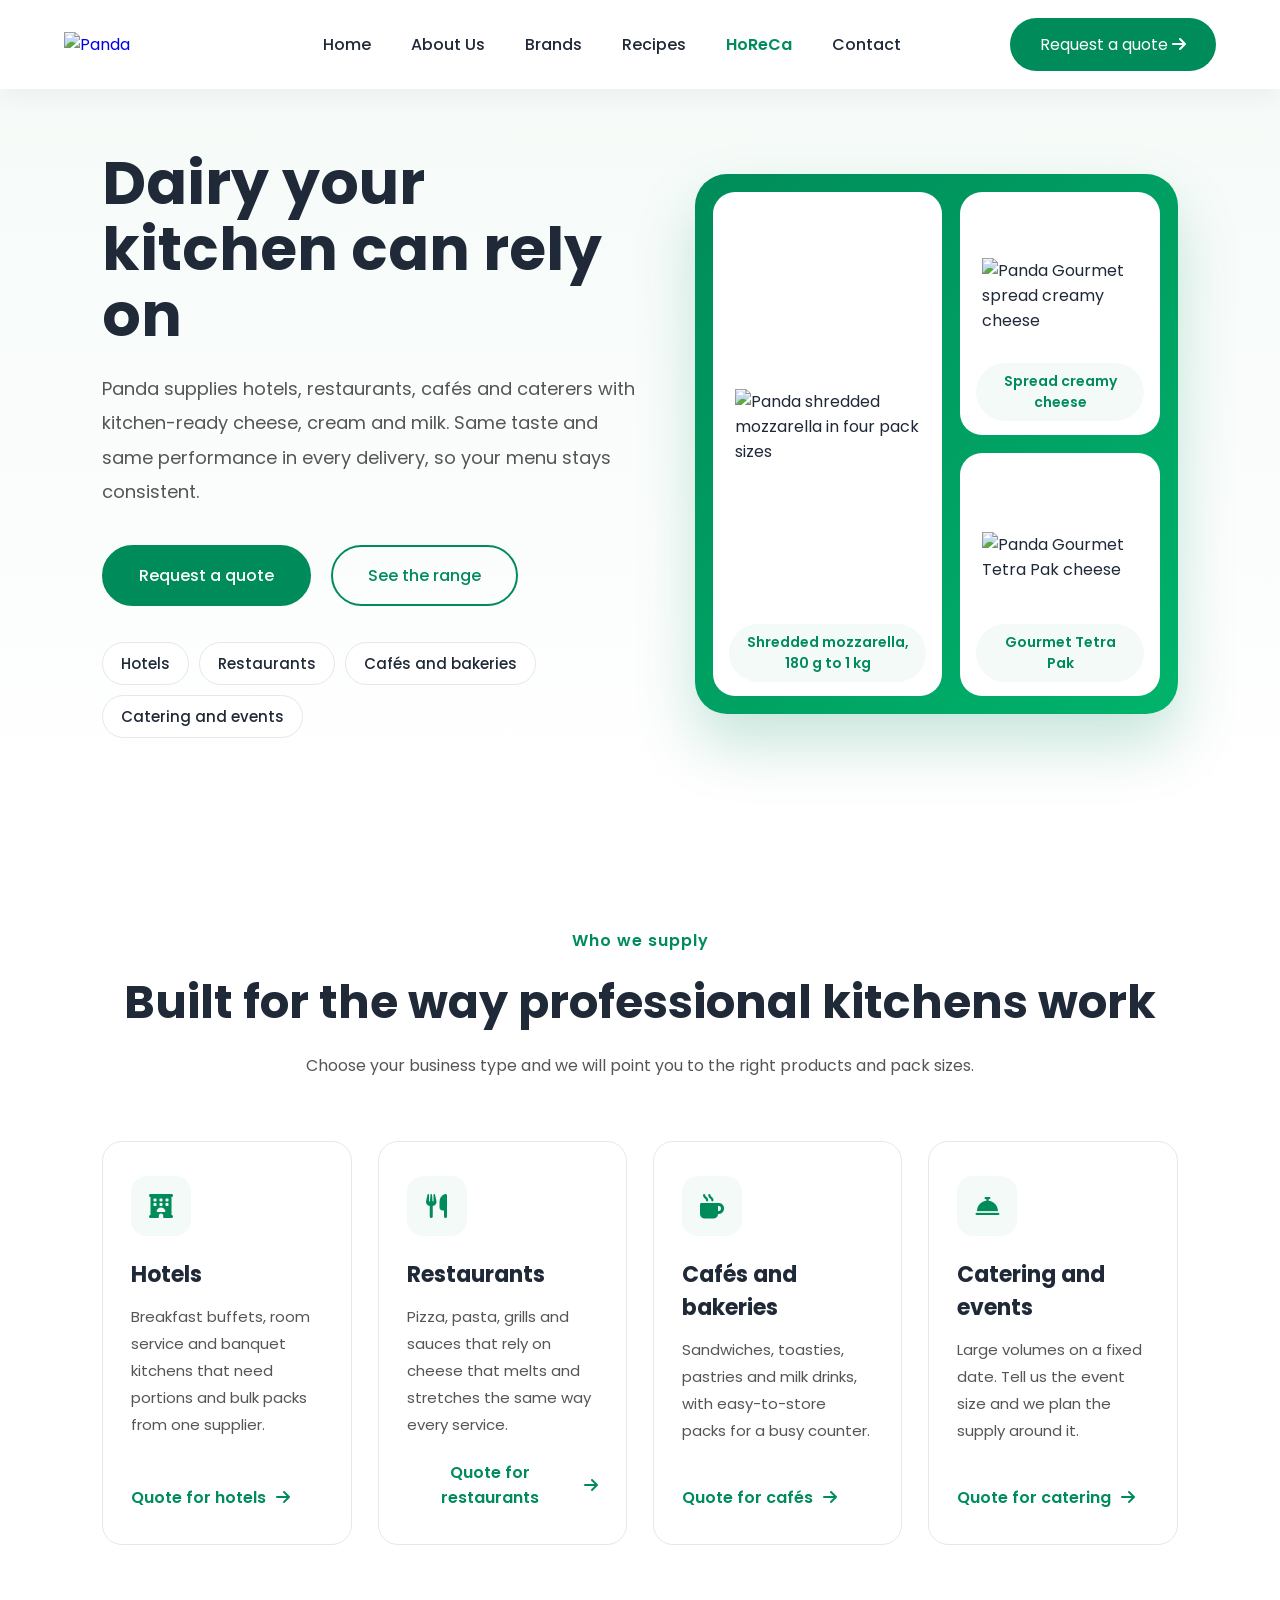
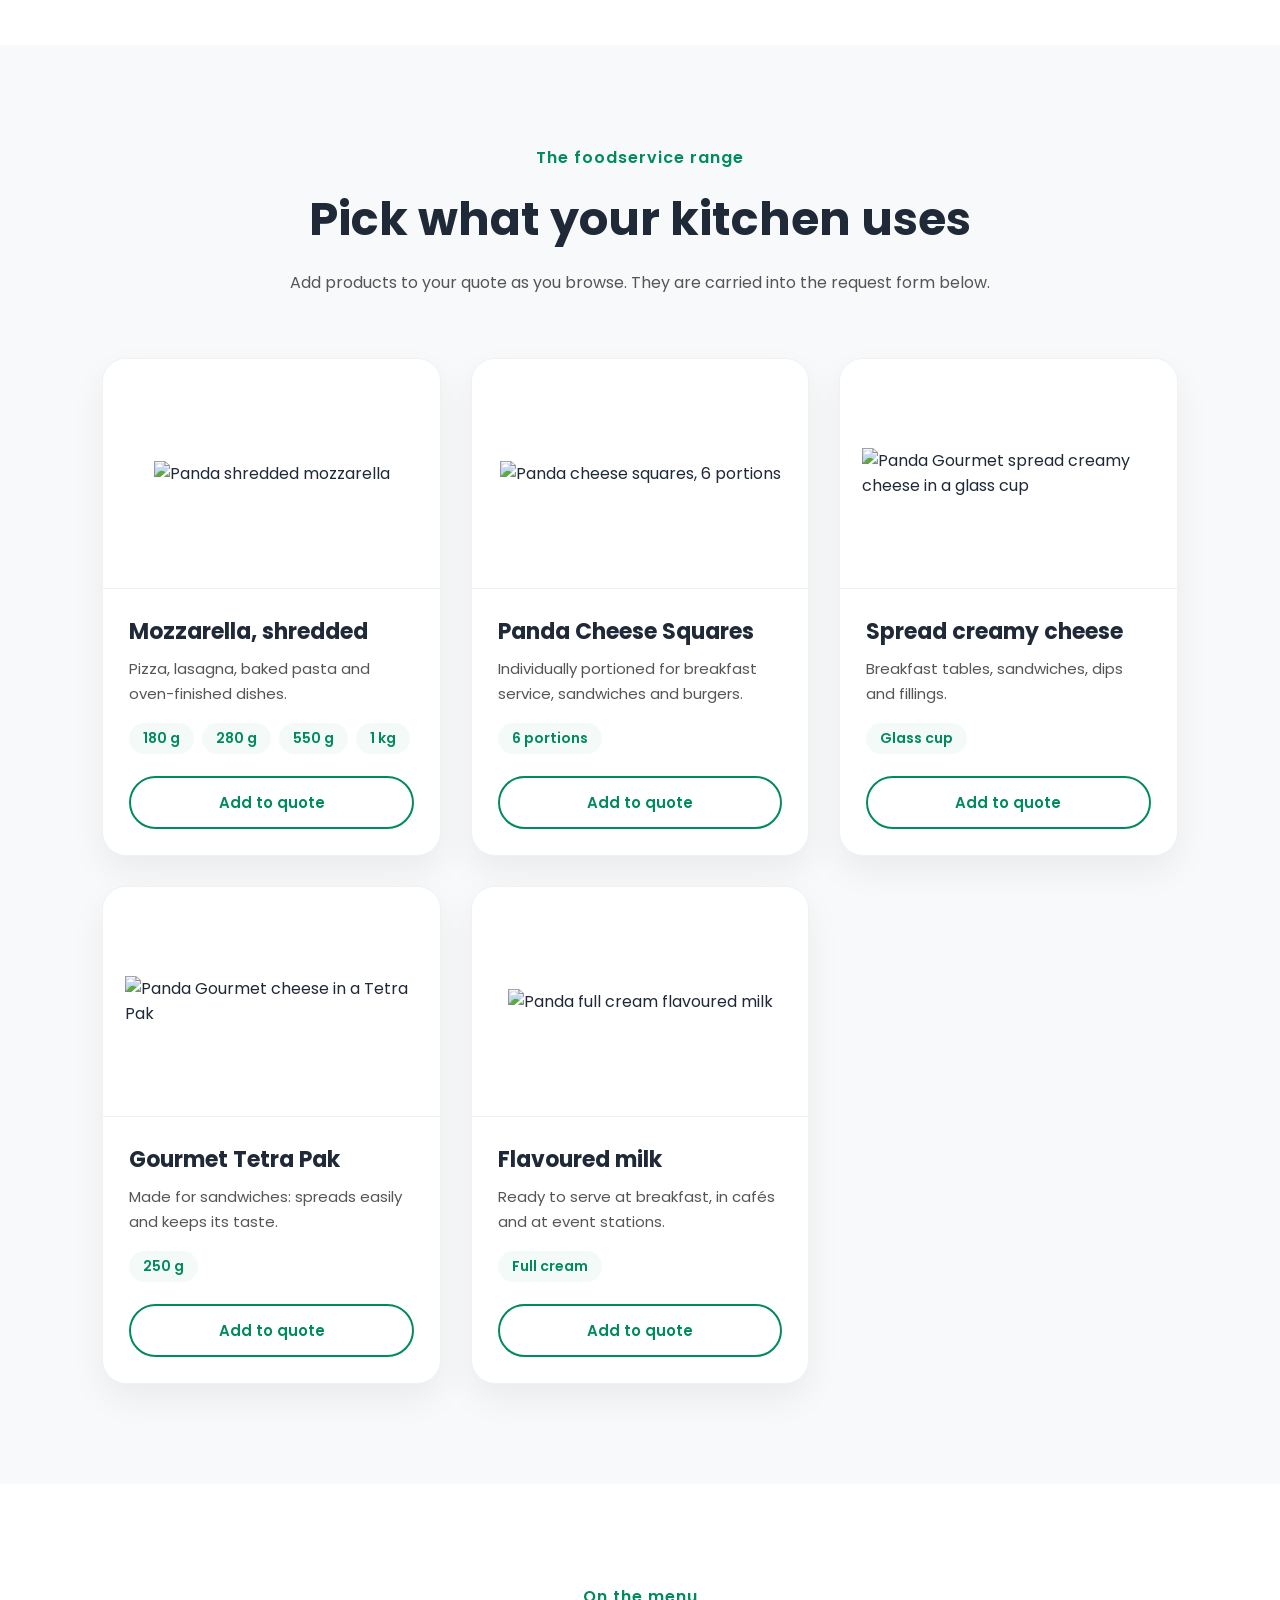
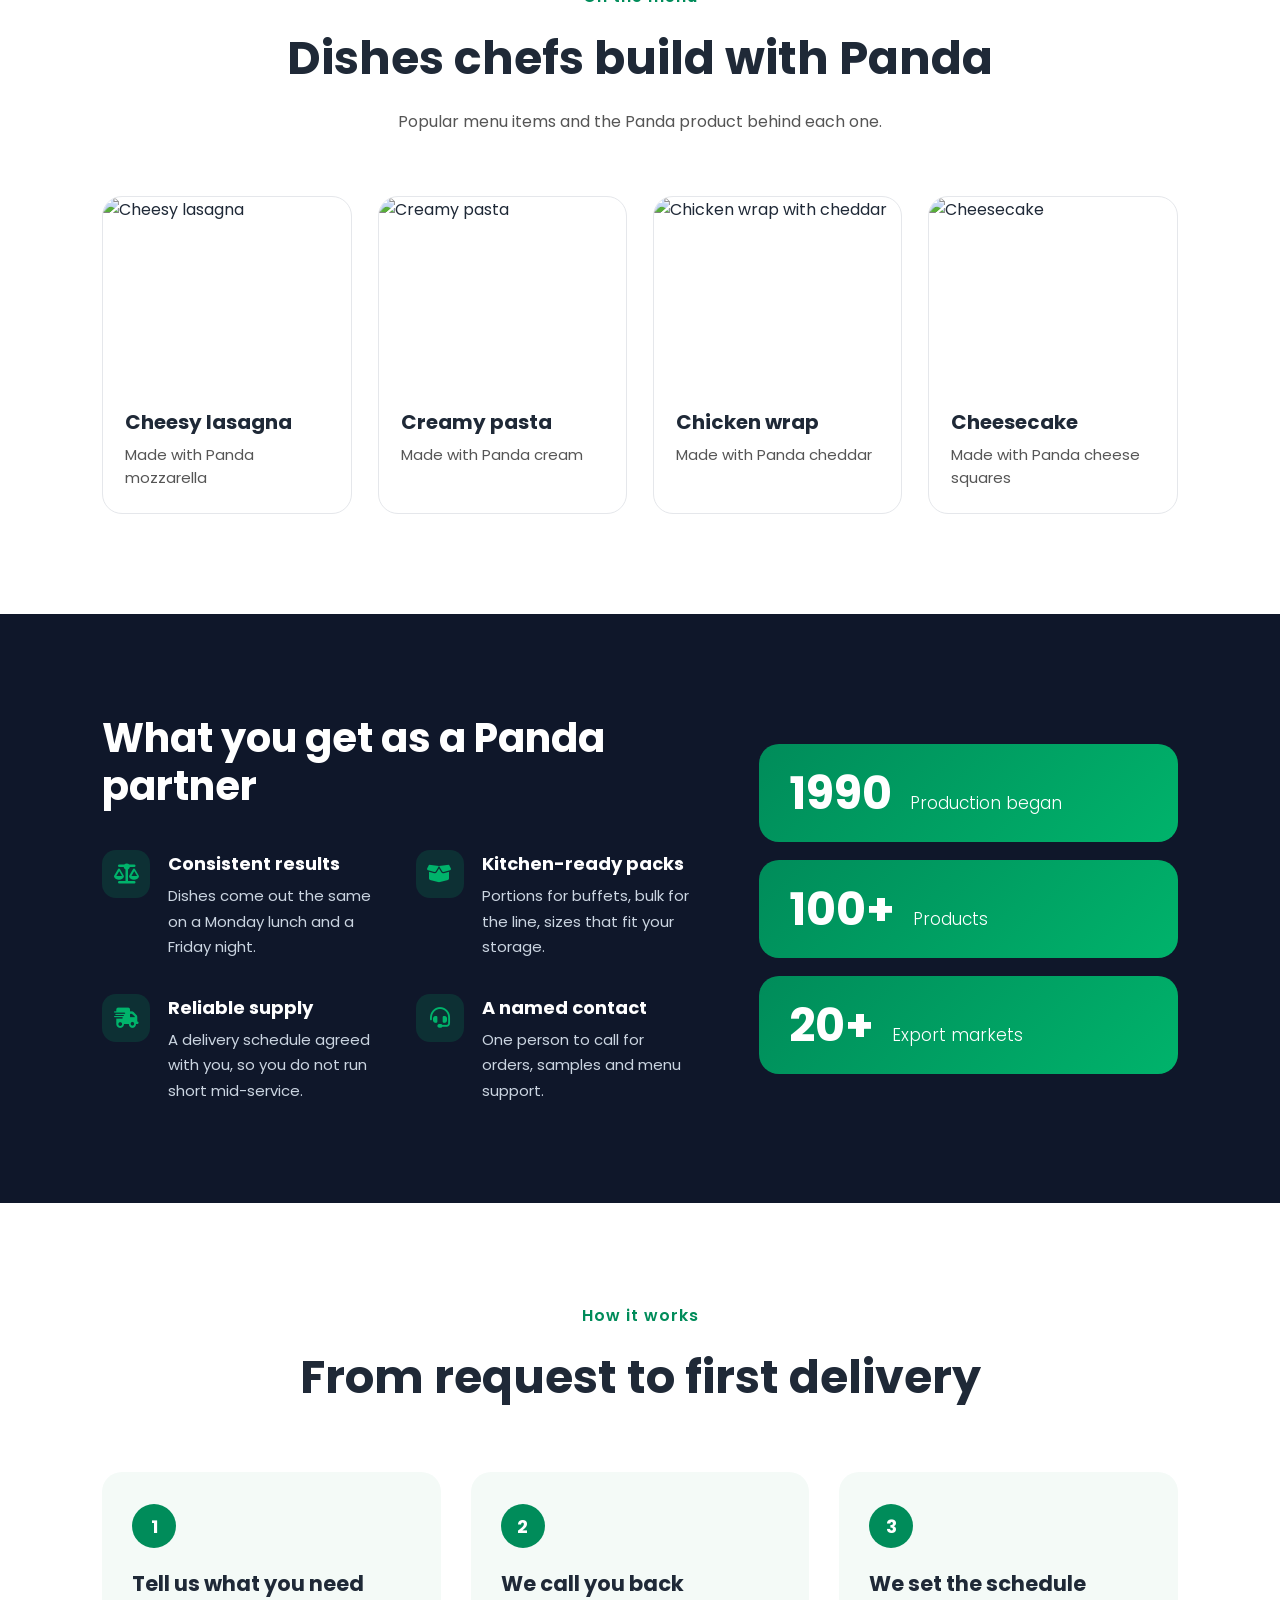
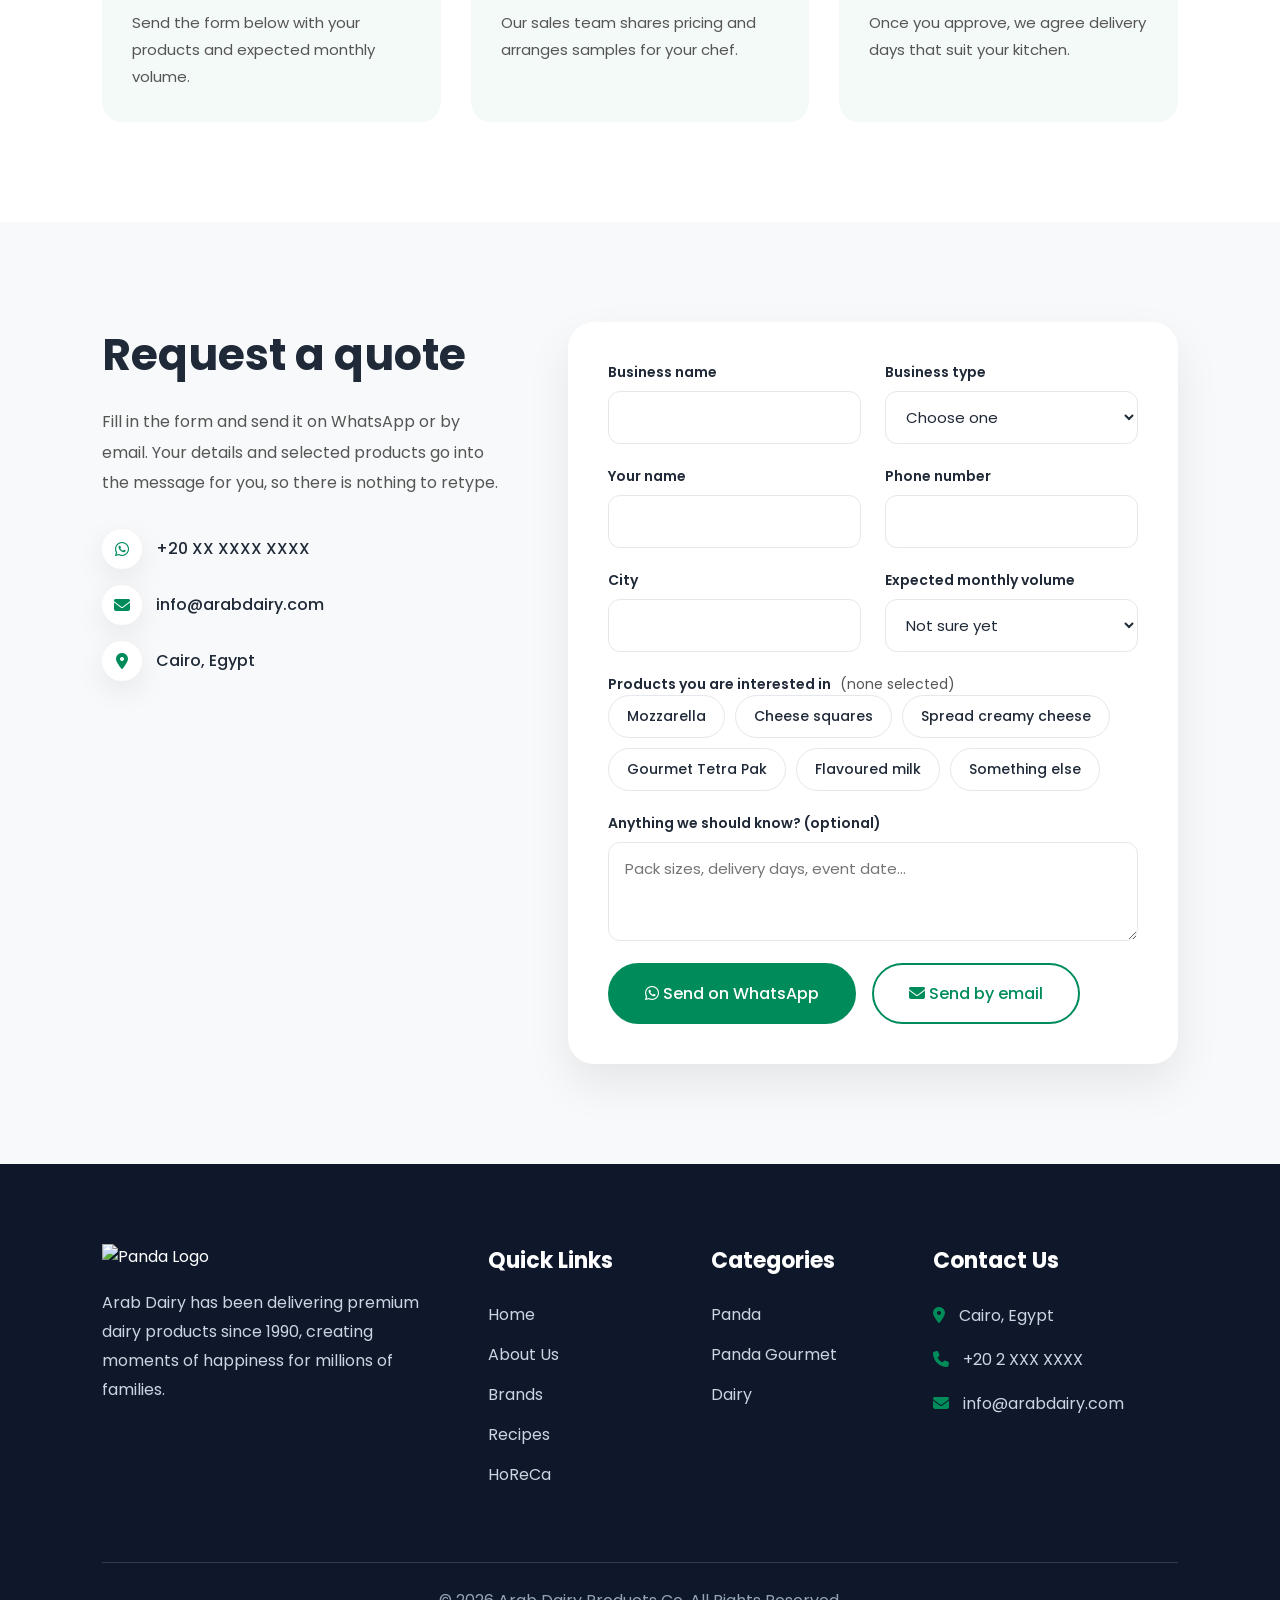
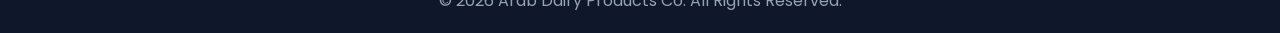
==== index.html @ a5530c93 "Rename horeca.html to index.html" ====
<!DOCTYPE html>
<html lang="en">
 
<head>
 
    <meta charset="UTF-8">
    <meta name="viewport" content="width=device-width, initial-scale=1.0">
 
    <title>Panda for HoReCa | Arab Dairy</title>
    <meta name="description"
        content="Panda dairy for hotels, restaurants, cafés and caterers. Kitchen-ready packs, dependable supply and a quote in one message.">
 
    <!-- Your existing stylesheet first, then the HoReCa additions -->
    <link rel="stylesheet" href="style.css">
    <link rel="stylesheet" href="horeca.css">
 
    <!-- Font Awesome -->
    <link rel="stylesheet"
        href="https://cdnjs.cloudflare.com/ajax/libs/font-awesome/6.7.2/css/all.min.css">
 
    <!-- Google Font -->
    <link href="https://fonts.googleapis.com/css2?family=Poppins:wght@300;400;500;600;700;800&display=swap"
        rel="stylesheet">
 
</head>
 
<body class="horeca">
 
    <!-- ===========================
            HEADER
    ============================ -->
 
    <header>
 
        <nav class="navbar">
 
            <a href="index.html" class="logo">
                <img src="images/image014.png" alt="Panda">
            </a>
 
            <ul class="nav-links">
                <li><a href="index.html">Home</a></li>
                <li><a href="index.html#about">About Us</a></li>
                <li><a href="index.html#brands">Brands</a></li>
                <li><a href="index.html#recipes">Recipes</a></li>
                <li><a href="horeca.html" class="active">HoReCa</a></li>
                <li><a href="#contact">Contact</a></li>
            </ul>
 
            <a href="#quote" class="btn-nav">
                Request a quote
                <i class="fa-solid fa-arrow-right"></i>
            </a>
 
        </nav>
 
    </header>
 
 
    <main>
 
    <!-- ===========================
            HERO
    ============================ -->
 
    <section class="hc-hero">
 
        <div class="hc-hero-text">
 
            <h1>Dairy your kitchen can rely on</h1>
 
            <p class="lead">
                Panda supplies hotels, restaurants, cafés and caterers with
                kitchen-ready cheese, cream and milk. Same taste and same
                performance in every delivery, so your menu stays consistent.
            </p>
 
            <div class="hero-buttons">
                <a href="#quote" class="btn-primary">Request a quote</a>
                <a href="#range" class="btn-secondary">See the range</a>
            </div>
 
            <div class="hc-audience" aria-label="Who we supply">
                <a href="#segments">Hotels</a>
                <a href="#segments">Restaurants</a>
                <a href="#segments">Cafés and bakeries</a>
                <a href="#segments">Catering and events</a>
            </div>
 
        </div>
 
        <!-- Product board -->
        <div class="hc-board">
 
            <figure class="hc-tile hc-tile-lg">
                <img src="180g-280g-550g-1Kilo%20(1).png" alt="Panda shredded mozzarella in four pack sizes">
                <figcaption>Shredded mozzarella, 180 g to 1 kg</figcaption>
            </figure>
 
            <figure class="hc-tile">
                <img src="Gourmet-900%20cream-mouckup.png" alt="Panda Gourmet spread creamy cheese">
                <figcaption>Spread creamy cheese</figcaption>
            </figure>
 
            <figure class="hc-tile">
                <img src="PG%20Tetrapak250.jpeg" alt="Panda Gourmet Tetra Pak cheese">
                <figcaption>Gourmet Tetra Pak</figcaption>
            </figure>
 
        </div>
 
    </section>
 
 
    <!-- ===========================
            WHO WE SUPPLY
    ============================ -->
 
    <section class="hc-segments" id="segments">
 
        <div class="section-title">
            <span>Who we supply</span>
            <h2>Built for the way professional kitchens work</h2>
            <p>
                Choose your business type and we will point you to the
                right products and pack sizes.
            </p>
        </div>
 
        <div class="hc-segment-grid">
 
            <article class="hc-segment">
                <div class="hc-icon"><i class="fa-solid fa-hotel"></i></div>
                <h3>Hotels</h3>
                <p>Breakfast buffets, room service and banquet kitchens that need portions and bulk packs from one supplier.</p>
                <button type="button" class="hc-link" data-type="Hotel">
                    Quote for hotels <i class="fa-solid fa-arrow-right"></i>
                </button>
            </article>
 
            <article class="hc-segment">
                <div class="hc-icon"><i class="fa-solid fa-utensils"></i></div>
                <h3>Restaurants</h3>
                <p>Pizza, pasta, grills and sauces that rely on cheese that melts and stretches the same way every service.</p>
                <button type="button" class="hc-link" data-type="Restaurant">
                    Quote for restaurants <i class="fa-solid fa-arrow-right"></i>
                </button>
            </article>
 
            <article class="hc-segment">
                <div class="hc-icon"><i class="fa-solid fa-mug-hot"></i></div>
                <h3>Cafés and bakeries</h3>
                <p>Sandwiches, toasties, pastries and milk drinks, with easy-to-store packs for a busy counter.</p>
                <button type="button" class="hc-link" data-type="Café or bakery">
                    Quote for cafés <i class="fa-solid fa-arrow-right"></i>
                </button>
            </article>
 
            <article class="hc-segment">
                <div class="hc-icon"><i class="fa-solid fa-bell-concierge"></i></div>
                <h3>Catering and events</h3>
                <p>Large volumes on a fixed date. Tell us the event size and we plan the supply around it.</p>
                <button type="button" class="hc-link" data-type="Catering or events">
                    Quote for catering <i class="fa-solid fa-arrow-right"></i>
                </button>
            </article>
 
        </div>
 
    </section>
 
 
    <!-- ===========================
            PRODUCT RANGE
    ============================ -->
 
    <section class="hc-range" id="range">
 
        <div class="section-title">
            <span>The foodservice range</span>
            <h2>Pick what your kitchen uses</h2>
            <p>
                Add products to your quote as you browse. They are
                carried into the request form below.
            </p>
        </div>
 
        <!--
            TODO: confirm pack sizes and add any foodservice items
            (cheddar, cooking cream, etc.) with their own photos.
        -->
 
        <div class="hc-product-grid">
 
            <article class="hc-product">
                <div class="hc-product-img">
                    <img src="180g-280g-550g-1Kilo%20(1).png" alt="Panda shredded mozzarella">
                </div>
                <div class="hc-product-body">
                    <h3>Mozzarella, shredded</h3>
                    <p>Pizza, lasagna, baked pasta and oven-finished dishes.</p>
                    <ul class="hc-sizes">
                        <li>180 g</li><li>280 g</li><li>550 g</li><li>1 kg</li>
                    </ul>
                    <button type="button" class="hc-add" data-product="Mozzarella (shredded)">Add to quote</button>
                </div>
            </article>
 
            <article class="hc-product">
                <div class="hc-product-img">
                    <img src="6%20pc.jpeg" alt="Panda cheese squares, 6 portions">
                </div>
                <div class="hc-product-body">
                    <h3>Panda Cheese Squares</h3>
                    <p>Individually portioned for breakfast service, sandwiches and burgers.</p>
                    <ul class="hc-sizes">
                        <li>6 portions</li>
                    </ul>
                    <button type="button" class="hc-add" data-product="Panda Cheese Squares">Add to quote</button>
                </div>
            </article>
 
            <article class="hc-product">
                <div class="hc-product-img">
                    <img src="Gourmet-900%20cream-mouckup.png" alt="Panda Gourmet spread creamy cheese in a glass cup">
                </div>
                <div class="hc-product-body">
                    <h3>Spread creamy cheese</h3>
                    <p>Breakfast tables, sandwiches, dips and fillings.</p>
                    <ul class="hc-sizes">
                        <li>Glass cup</li>
                    </ul>
                    <button type="button" class="hc-add" data-product="Spread creamy cheese">Add to quote</button>
                </div>
            </article>
 
            <article class="hc-product">
                <div class="hc-product-img">
                    <img src="PG%20Tetrapak250.jpeg" alt="Panda Gourmet cheese in a Tetra Pak">
                </div>
                <div class="hc-product-body">
                    <h3>Gourmet Tetra Pak</h3>
                    <p>Made for sandwiches: spreads easily and keeps its taste.</p>
                    <ul class="hc-sizes">
                        <li>250 g</li>
                    </ul>
                    <button type="button" class="hc-add" data-product="Gourmet Tetra Pak">Add to quote</button>
                </div>
            </article>
 
            <article class="hc-product">
                <div class="hc-product-img">
                    <img src="flavored-milk1%20(1).png" alt="Panda full cream flavoured milk">
                </div>
                <div class="hc-product-body">
                    <h3>Flavoured milk</h3>
                    <p>Ready to serve at breakfast, in cafés and at event stations.</p>
                    <ul class="hc-sizes">
                        <li>Full cream</li>
                    </ul>
                    <button type="button" class="hc-add" data-product="Flavoured milk">Add to quote</button>
                </div>
            </article>
 
        </div>
 
    </section>
 
 
    <!-- ===========================
            KITCHEN RECIPES
    ============================ -->
 
    <section class="hc-dishes" id="dishes">
 
        <div class="section-title">
            <span>On the menu</span>
            <h2>Dishes chefs build with Panda</h2>
            <p>
                Popular menu items and the Panda product behind each one.
            </p>
        </div>
 
        <div class="hc-dish-grid">
 
            <article class="hc-dish">
                <img src="images/recipes/dinner1.jpg" alt="Cheesy lasagna">
                <div>
                    <h3>Cheesy lasagna</h3>
                    <p>Made with Panda mozzarella</p>
                </div>
            </article>
 
            <article class="hc-dish">
                <img src="images/recipes/lunch1.jpg" alt="Creamy pasta">
                <div>
                    <h3>Creamy pasta</h3>
                    <p>Made with Panda cream</p>
                </div>
            </article>
 
            <article class="hc-dish">
                <img src="images/recipes/lunch2.jpg" alt="Chicken wrap with cheddar">
                <div>
                    <h3>Chicken wrap</h3>
                    <p>Made with Panda cheddar</p>
                </div>
            </article>
 
            <article class="hc-dish">
                <img src="images/recipes/dessert1.jpg" alt="Cheesecake">
                <div>
                    <h3>Cheesecake</h3>
                    <p>Made with Panda cheese squares</p>
                </div>
            </article>
 
        </div>
 
    </section>
 
 
    <!-- ===========================
            WHY PANDA + NUMBERS
    ============================ -->
 
    <section class="hc-why">
 
        <div class="hc-why-inner">
 
            <div class="hc-why-copy">
                <h2>What you get as a Panda partner</h2>
 
                <ul class="hc-benefits">
                    <li>
                        <i class="fa-solid fa-scale-balanced"></i>
                        <div>
                            <h3>Consistent results</h3>
                            <p>Dishes come out the same on a Monday lunch and a Friday night.</p>
                        </div>
                    </li>
                    <li>
                        <i class="fa-solid fa-box-open"></i>
                        <div>
                            <h3>Kitchen-ready packs</h3>
                            <p>Portions for buffets, bulk for the line, sizes that fit your storage.</p>
                        </div>
                    </li>
                    <li>
                        <i class="fa-solid fa-truck-fast"></i>
                        <div>
                            <h3>Reliable supply</h3>
                            <p>A delivery schedule agreed with you, so you do not run short mid-service.</p>
                        </div>
                    </li>
                    <li>
                        <i class="fa-solid fa-headset"></i>
                        <div>
                            <h3>A named contact</h3>
                            <p>One person to call for orders, samples and menu support.</p>
                        </div>
                    </li>
                </ul>
            </div>
 
            <div class="hc-numbers">
                <div>
                    <strong>1990</strong>
                    <span>Production began</span>
                </div>
                <div>
                    <strong>100+</strong>
                    <span>Products</span>
                </div>
                <div>
                    <strong>20+</strong>
                    <span>Export markets</span>
                </div>
            </div>
 
        </div>
 
    </section>
 
 
    <!-- ===========================
            HOW IT WORKS
    ============================ -->
 
    <section class="hc-steps">
 
        <div class="section-title">
            <span>How it works</span>
            <h2>From request to first delivery</h2>
        </div>
 
        <ol class="hc-step-list">
            <li>
                <b>1</b>
                <h3>Tell us what you need</h3>
                <p>Send the form below with your products and expected monthly volume.</p>
            </li>
            <li>
                <b>2</b>
                <h3>We call you back</h3>
                <p>Our sales team shares pricing and arranges samples for your chef.</p>
            </li>
            <li>
                <b>3</b>
                <h3>We set the schedule</h3>
                <p>Once you approve, we agree delivery days that suit your kitchen.</p>
            </li>
        </ol>
 
    </section>
 
 
    <!-- ===========================
            QUOTE FORM
    ============================ -->
 
    <section class="hc-quote" id="quote">
 
        <div class="hc-quote-grid">
 
            <div class="hc-quote-side">
                <h2>Request a quote</h2>
                <p>
                    Fill in the form and send it on WhatsApp or by email.
                    Your details and selected products go into the message
                    for you, so there is nothing to retype.
                </p>
 
                <ul class="hc-contact-list">
                    <li><i class="fa-brands fa-whatsapp"></i> +20 XX XXXX XXXX</li>
                    <li><i class="fa-solid fa-envelope"></i> info@arabdairy.com</li>
                    <li><i class="fa-solid fa-location-dot"></i> Cairo, Egypt</li>
                </ul>
 
                <!-- TODO: add the PDF to /downloads and uncomment
                <a href="downloads/panda-horeca-catalog.pdf" class="btn-secondary" download>
                    <i class="fa-solid fa-file-arrow-down"></i> Download the catalog
                </a>
                -->
            </div>
 
            <form id="quoteForm" class="hc-form" novalidate>
 
                <div class="hc-field">
                    <label for="business">Business name</label>
                    <input id="business" name="business" type="text" autocomplete="organization" required>
                </div>
 
                <div class="hc-field">
                    <label for="btype">Business type</label>
                    <select id="btype" name="btype" required>
                        <option value="">Choose one</option>
                        <option>Hotel</option>
                        <option>Restaurant</option>
                        <option>Café or bakery</option>
                        <option>Catering or events</option>
                        <option>Other</option>
                    </select>
                </div>
 
                <div class="hc-field">
                    <label for="person">Your name</label>
                    <input id="person" name="person" type="text" autocomplete="name" required>
                </div>
 
                <div class="hc-field">
                    <label for="phone">Phone number</label>
                    <input id="phone" name="phone" type="tel" autocomplete="tel" required>
                </div>
 
                <div class="hc-field">
                    <label for="city">City</label>
                    <input id="city" name="city" type="text" autocomplete="address-level2" required>
                </div>
 
                <div class="hc-field">
                    <label for="volume">Expected monthly volume</label>
                    <select id="volume" name="volume">
                        <option value="">Not sure yet</option>
                        <option>Under 100 kg</option>
                        <option>100 to 500 kg</option>
                        <option>500 kg to 2 tons</option>
                        <option>Over 2 tons</option>
                    </select>
                </div>
 
                <fieldset class="hc-field hc-wide">
                    <legend>Products you are interested in <span id="selCount" aria-live="polite">(none selected)</span></legend>
                    <div class="hc-checks">
                        <label><input type="checkbox" name="products" value="Mozzarella (shredded)"><span>Mozzarella</span></label>
                        <label><input type="checkbox" name="products" value="Panda Cheese Squares"><span>Cheese squares</span></label>
                        <label><input type="checkbox" name="products" value="Spread creamy cheese"><span>Spread creamy cheese</span></label>
                        <label><input type="checkbox" name="products" value="Gourmet Tetra Pak"><span>Gourmet Tetra Pak</span></label>
                        <label><input type="checkbox" name="products" value="Flavoured milk"><span>Flavoured milk</span></label>
                        <label><input type="checkbox" name="products" value="Other products"><span>Something else</span></label>
                    </div>
                </fieldset>
 
                <div class="hc-field hc-wide">
                    <label for="notes">Anything we should know? (optional)</label>
                    <textarea id="notes" name="notes" rows="3"
                        placeholder="Pack sizes, delivery days, event date…"></textarea>
                </div>
 
                <p id="formMsg" class="hc-msg hc-wide" role="alert" hidden></p>
 
                <div class="hc-actions hc-wide">
                    <button type="button" class="btn-primary" data-channel="whatsapp">
                        <i class="fa-brands fa-whatsapp"></i> Send on WhatsApp
                    </button>
                    <button type="button" class="btn-secondary" data-channel="email">
                        <i class="fa-solid fa-envelope"></i> Send by email
                    </button>
                </div>
 
            </form>
 
        </div>
 
    </section>
 
    </main>
 
 
    <!-- ===========================
            FOOTER
    ============================ -->
 
    <footer id="contact">
 
        <div class="footer-container">
 
            <div class="footer-box">
                <img src="images/logo-white.png" class="footer-logo" alt="Panda Logo">
                <p>
                    Arab Dairy has been delivering premium dairy
                    products since 1990, creating moments of happiness
                    for millions of families.
                </p>
            </div>
 
            <div class="footer-box">
                <h3>Quick Links</h3>
                <a href="index.html">Home</a>
                <a href="index.html#about">About Us</a>
                <a href="index.html#brands">Brands</a>
                <a href="index.html#recipes">Recipes</a>
                <a href="horeca.html">HoReCa</a>
            </div>
 
            <div class="footer-box">
                <h3>Categories</h3>
                <a href="index.html#brands">Panda</a>
                <a href="index.html#brands">Panda Gourmet</a>
                <a href="index.html#brands">Dairy</a>
            </div>
 
            <div class="footer-box">
                <h3>Contact Us</h3>
                <p><i class="fa-solid fa-location-dot"></i> Cairo, Egypt</p>
                <p><i class="fa-solid fa-phone"></i> +20 2 XXX XXXX</p>
                <p><i class="fa-solid fa-envelope"></i> info@arabdairy.com</p>
            </div>
 
        </div>
 
        <div class="footer-bottom">
            <p>© 2026 Arab Dairy Products Co. All Rights Reserved.</p>
        </div>
 
    </footer>
 
    <script src="horeca.js"></script>
 
</body>
 
</html>
---- style.css ----
/*==========================================
            GOOGLE FONT
==========================================*/

@import url('https://fonts.googleapis.com/css2?family=Poppins:wght@300;400;500;600;700;800&display=swap');

/*==========================================
            ROOT
==========================================*/

:root{

    --primary:#008C5A;
    --secondary:#00B36B;
    --dark:#1F2937;
    --text:#555;
    --white:#fff;
    --light:#F8F9FA;
    --gray:#E5E7EB;
    --shadow:0 10px 30px rgba(0,0,0,.08);
    --radius:20px;
    --transition:.4s;

}

/*==========================================
            RESET
==========================================*/

*{

    margin:0;
    padding:0;
    box-sizing:border-box;

}

html{

    scroll-behavior:smooth;

}

body{

    font-family:'Poppins',sans-serif;
    color:var(--dark);
    overflow-x:hidden;
    background:#fff;

}

img{

    width:100%;
    display:block;

}

a{

    text-decoration:none;

}

ul{

    list-style:none;

}

section{

    padding:100px 8%;

}

/*==========================================
            SCROLLBAR
==========================================*/

::-webkit-scrollbar{

    width:10px;

}

::-webkit-scrollbar-track{

    background:#f5f5f5;

}

::-webkit-scrollbar-thumb{

    background:var(--primary);
    border-radius:20px;

}

::-webkit-scrollbar-thumb:hover{

    background:var(--secondary);

}

/*==========================================
            NAVBAR
==========================================*/

header{

    position:fixed;
    top:0;
    left:0;
    width:100%;
    z-index:1000;

    backdrop-filter:blur(20px);

    background:rgba(255,255,255,.85);

    box-shadow:0 5px 25px rgba(0,0,0,.05);

}

.navbar{

    width:90%;
    max-width:1400px;

    margin:auto;

    display:flex;

    justify-content:space-between;

    align-items:center;

    padding:18px 0;

}

.logo img{

    width:150px;

}

.nav-links{

    display:flex;
    gap:40px;

}

.nav-links a{

    color:var(--dark);

    font-weight:500;

    transition:var(--transition);

}

.nav-links a:hover{

    color:var(--primary);

}

.btn-nav{

    padding:14px 30px;

    border-radius:40px;

    background:var(--primary);

    color:white;

    transition:.4s;

}

.btn-nav:hover{

    transform:translateY(-3px);

    background:var(--secondary);

}


/*==========================================
            SECTION TITLE
==========================================*/

.section-title{

    text-align:center;

    margin-bottom:60px;

}

.section-title span{

    color:var(--primary);

    font-weight:600;

    letter-spacing:3px;

}

.section-title h2{

    font-size:46px;

    margin:15px 0;

}

.section-title p{

    max-width:700px;

    margin:auto;

    color:var(--text);

    line-height:1.8;

}

/*==========================================
            FLOAT ANIMATION
==========================================*/

@keyframes float{

    0%{

        transform:translateY(0);

    }

    50%{

        transform:translateY(-18px);

    }

    100%{

        transform:translateY(0);

    }

}
/*==========================================
            ABOUT
==========================================*/

.about{

    display:grid;
    grid-template-columns:repeat(2,1fr);
    gap:70px;
    align-items:center;

}

.about-image img{

    border-radius:25px;
    box-shadow:0 20px 40px rgba(0,0,0,.08);

}

.about-content span{

    color:var(--primary);
    font-weight:600;
    letter-spacing:2px;
    text-transform:uppercase;

}

.about-content h2{

    font-size:48px;
    margin:20px 0;

}

.about-content p{

    color:#666;
    line-height:1.9;
    margin-bottom:20px;
    font-size:17px;

}

.about-content .btn-primary{

    display:inline-block;
    margin-top:20px;

}


/*==========================================
            BRANDS
==========================================*/

.categories{

    background:#fff;

}

.category-container{

    display:grid;

    grid-template-columns:repeat(3,1fr);

    gap:40px;

    margin-top:70px;

}

.brand-card{

    text-align:center;

    padding:40px 30px;

    border-radius:25px;

    transition:.35s;

}

.brand-card:hover{

    transform:translateY(-8px);

}

.brand-logo{

    width:220px;

    height:140px;

    object-fit:contain;

    margin:0 auto 30px;

    transition:.35s;

}

.brand-card:hover .brand-logo{

    transform:scale(1.08);

}

.brand-card h3{

    font-size:30px;

    margin-bottom:18px;

    color:#222;

}

.brand-card a{

    color:#008C5A;

    font-weight:600;

    font-size:17px;

    text-decoration:none;

    display:inline-flex;

    align-items:center;

    gap:10px;

}

.brand-card a i{

    transition:.3s;

}

.brand-card:hover a i{

    transform:translateX(6px);

}

@media(max-width:992px){

.category-container{

grid-template-columns:repeat(2,1fr);

}

}

@media(max-width:768px){

.category-container{

grid-template-columns:1fr;

}

.brand-logo{

width:180px;

}

}

/*====================================================
                BEST SELLERS
====================================================*/

.best-sellers{

    padding:100px 8%;
    background:#ffffff;

}

.carousel-container{

    display:flex;
    align-items:center;
    justify-content:center;
    gap:25px;
    margin-top:60px;
    position:relative;

}

/*=========================================
            CAROUSEL
=========================================*/

.carousel-track{

    display:flex;
    gap:30px;

    overflow:hidden;

    scroll-behavior:smooth;

    width:1220px;

}

/*=========================================
            PRODUCT CARD
=========================================*/

.product-card{

    min-width:280px;

    background:#fff;

    border-radius:24px;

    overflow:hidden;

    flex-shrink:0;

    box-shadow:0 15px 35px rgba(0,0,0,.08);

    transition:.35s ease;

    border:1px solid #f1f1f1;

}

.product-card:hover{

    transform:translateY(-12px);

    box-shadow:0 20px 45px rgba(0,0,0,.12);

}

/*=========================================
            PRODUCT IMAGE
=========================================*/

.product-image{

    height:260px;

    display:flex;

    justify-content:center;

    align-items:center;

    background:#F8F9FA;

    padding:25px;

}

.product-image img{

    max-width:100%;

    max-height:190px;

    object-fit:contain;

    transition:.4s;

}

.product-card:hover img{

    transform:scale(1.08);

}

/*=========================================
            PRODUCT INFO
=========================================*/

.product-info{

    padding:28px;

}

.product-info h3{

    font-size:26px;

    margin:15px 0 8px;

    color:#1f2937;

    font-weight:700;

}

.product-info p{

    color:#666;

    font-size:16px;

    margin-bottom:18px;

}

/*=========================================
            STARS
=========================================*/

.stars{

    color:#F5B301;

    letter-spacing:3px;

    font-size:16px;

}

/*=========================================
            BUTTON
=========================================*/

.product-info a{

    display:inline-flex;

    align-items:center;

    gap:10px;

    color:#008C5A;

    font-weight:600;

    text-decoration:none;

    transition:.3s;

}

.product-info a:hover{

    gap:18px;

}
/*====================================================
                CAROUSEL BUTTONS
====================================================*/

.carousel-btn{

    width:60px;
    height:60px;

    border:none;
    outline:none;

    border-radius:50%;

    background:#ffffff;

    color:#008C5A;

    font-size:20px;

    cursor:pointer;

    display:flex;
    align-items:center;
    justify-content:center;

    box-shadow:0 12px 30px rgba(0,0,0,.12);

    transition:.35s;

    flex-shrink:0;

}

.carousel-btn:hover{

    background:#008C5A;

    color:#fff;

    transform:scale(1.08);

}

.carousel-btn:active{

    transform:scale(.95);

}

/*====================================================
                PAGINATION DOTS
====================================================*/

.carousel-dots{

    display:flex;

    justify-content:center;

    align-items:center;

    gap:12px;

    margin-top:45px;

}

.dot{

    width:12px;

    height:12px;

    border-radius:50%;

    background:#d7d7d7;

    cursor:pointer;

    transition:.35s;

}

.dot.active{

    width:34px;

    border-radius:20px;

    background:#008C5A;

}

/*====================================================
                PRODUCT LINK
====================================================*/

.product-info a i{

    transition:.3s;

}

.product-info a:hover i{

    transform:translateX(6px);

}

/*====================================================
                IMAGE HOVER
====================================================*/

.product-card:hover .product-image{

    background:#F4FAF7;

}

/*====================================================
                RESPONSIVE
====================================================*/

@media(max-width:1400px){

    .carousel-track{

        width:920px;

    }

}

@media(max-width:1100px){

    .carousel-track{

        width:610px;

    }

}

@media(max-width:768px){

    .carousel-track{

        width:300px;

        gap:20px;

        overflow-x:auto;

        scroll-snap-type:x mandatory;

        scrollbar-width:none;

    }

    .carousel-track::-webkit-scrollbar{

        display:none;

    }

    .product-card{

        min-width:300px;

        scroll-snap-align:center;

    }

    .carousel-btn{

        display:none;

    }

    .product-image{

        height:220px;

    }

}

@media(max-width:480px){

    .best-sellers{

        padding:80px 20px;

    }

    .product-info{

        padding:22px;

    }

    .product-info h3{

        font-size:22px;

    }

}
/*==========================================
            RECIPES
==========================================*/

.recipes{

    background:#F8F9FA;

}

.recipe-category{

    margin-bottom:70px;

}

.category-header{

    display:flex;

    justify-content:space-between;

    align-items:center;

    margin-bottom:30px;

}

.category-header h3{

    font-size:34px;

    color:var(--dark);

}

.category-header a{

    color:var(--primary);

    font-weight:600;

    transition:.3s;

}

.category-header a:hover{

    color:var(--secondary);

}

/* Netflix Style Slider */

.recipe-slider{

    display:flex;

    gap:30px;

    overflow-x:auto;

    scroll-behavior:smooth;

    padding-bottom:15px;

}

.recipe-slider::-webkit-scrollbar{

    height:8px;

}

.recipe-slider::-webkit-scrollbar-thumb{

    background:var(--primary);

    border-radius:20px;

}

.recipe-card{

    min-width:320px;

    background:#fff;

    border-radius:25px;

    overflow:hidden;

    box-shadow:0 15px 35px rgba(0,0,0,.08);

    transition:.4s;

    cursor:pointer;

}

.recipe-card:hover{

    transform:translateY(-12px);

}

.recipe-image{

    position:relative;

    overflow:hidden;

}

.recipe-image img{

    width:100%;

    height:230px;

    object-fit:cover;

    transition:.5s;

}

.recipe-card:hover img{

    transform:scale(1.1);

}

/* Play Button */

.play-btn{

    position:absolute;

    top:50%;

    left:50%;

    transform:translate(-50%,-50%);

    width:70px;

    height:70px;

    border-radius:50%;

    background:rgba(255,255,255,.92);

    display:flex;

    justify-content:center;

    align-items:center;

    font-size:22px;

    color:var(--primary);

    opacity:0;

    transition:.4s;

}

.recipe-card:hover .play-btn{

    opacity:1;

}

.recipe-content{

    padding:25px;

}

.recipe-content h4{

    font-size:24px;

    margin-bottom:10px;

}

.recipe-content p{

    color:#666;

    margin-bottom:20px;

    line-height:1.7;

}

.recipe-info{

    display:flex;

    justify-content:space-between;

    align-items:center;

    color:#777;

    font-size:15px;

}


/*==========================================
            STATISTICS
==========================================*/

.statistics{

    background:linear-gradient(135deg,#008C5A,#00B36B);

    color:white;

    display:grid;

    grid-template-columns:repeat(4,1fr);

    gap:35px;

    text-align:center;

}

.stat-card{

    padding:30px;

}

.stat-card h2{

    font-size:58px;

    margin-bottom:15px;

}

.stat-card p{

    font-size:18px;

    font-weight:300;

}


/*==========================================
            EXPORT
==========================================*/

.export{

    display:grid;

    grid-template-columns:1fr 1fr;

    align-items:center;

    gap:70px;

    background:white;

}

.export-content span{

    color:var(--primary);

    font-weight:600;

    letter-spacing:2px;

    text-transform:uppercase;

}

.export-content h2{

    font-size:48px;

    margin:20px 0;

}

.export-content p{

    color:#666;

    line-height:1.9;

    margin-bottom:35px;

    font-size:17px;

}

.export-content .btn-primary{

    display:inline-block;

}

.export-image{

    text-align:center;

}

.export-image img{

    max-width:600px;

    margin:auto;

    animation:float 6s infinite;

}


/*==========================================
            SMALL HOVER EFFECTS
==========================================*/

.product-card,
.category-card,
.recipe-card,
.stat-card{

    transition:.4s;

}

.category-card:hover,
.recipe-card:hover,
.product-card:hover{

    box-shadow:0 20px 45px rgba(0,0,0,.12);

}

.btn-primary,
.btn-secondary,
.btn-nav,
.product-btn{

    transition:.4s;

}

.btn-primary:hover,
.product-btn:hover{

    box-shadow:0 12px 25px rgba(0,140,90,.25);

}
/*==========================================
            FOLLOW PANDA
==========================================*/

.follow{

    background:#F8F9FA;
    text-align:center;

}

.social-icons{

    display:flex;
    justify-content:center;
    gap:25px;
    margin-top:40px;

}

.social-icons a{

    width:65px;
    height:65px;

    background:white;

    border-radius:50%;

    display:flex;
    justify-content:center;
    align-items:center;

    color:var(--primary);

    font-size:24px;

    box-shadow:0 10px 25px rgba(0,0,0,.08);

    transition:.4s;

}

.social-icons a:hover{

    background:var(--primary);

    color:white;

    transform:translateY(-8px);

}


/*==========================================
            FOOTER
==========================================*/

footer{

    background:#0F172A;

    color:white;

    padding:80px 8% 20px;

}

.footer-container{

    display:grid;

    grid-template-columns:2fr 1fr 1fr 1.5fr;

    gap:60px;

    margin-bottom:60px;

}

.footer-logo{

    width:180px;

    margin-bottom:20px;

}

.footer-box p{

    color:#cbd5e1;

    line-height:1.8;

    margin-bottom:15px;

}

.footer-box h3{

    margin-bottom:25px;

    font-size:22px;

}

.footer-box a{

    display:block;

    color:#cbd5e1;

    margin-bottom:15px;

    transition:.3s;

}

.footer-box a:hover{

    color:white;

    padding-left:8px;

}

.footer-box i{

    color:var(--primary);

    margin-right:10px;

}


/*==========================================
            NEWSLETTER
==========================================*/

.newsletter{

    background:#16213E;

    border-radius:25px;

    padding:50px;

    text-align:center;

    margin-bottom:50px;

}

.newsletter h3{

    font-size:32px;

    margin-bottom:15px;

}

.newsletter p{

    color:#CBD5E1;

    margin-bottom:30px;

}

.newsletter-form{

    display:flex;

    justify-content:center;

    gap:15px;

    flex-wrap:wrap;

}

.newsletter-form input{

    width:400px;

    padding:18px;

    border:none;

    border-radius:50px;

    outline:none;

    font-size:16px;

}

.newsletter-form button{

    padding:18px 35px;

    border:none;

    border-radius:50px;

    background:var(--primary);

    color:white;

    cursor:pointer;

    transition:.4s;

    font-size:16px;

}

.newsletter-form button:hover{

    background:var(--secondary);

}


/*==========================================
            FOOTER BOTTOM
==========================================*/

.footer-bottom{

    border-top:1px solid rgba(255,255,255,.15);

    text-align:center;

    padding-top:25px;

}

.footer-bottom p{

    color:#94A3B8;

}


/*==========================================
            RESPONSIVE
==========================================*/

@media(max-width:1200px){

.hero{

grid-template-columns:1fr;

text-align:center;

}

.hero-content p{

margin:auto auto 35px;

}

.hero-buttons{

justify-content:center;

}

.about{

grid-template-columns:1fr;

}

.export{

grid-template-columns:1fr;

}

.statistics{

grid-template-columns:repeat(2,1fr);

}

.footer-container{

grid-template-columns:repeat(2,1fr);

}

.category-container{

grid-template-columns:repeat(2,1fr);

}

}



@media(max-width:768px){

.navbar{

flex-direction:column;

gap:20px;

}

.nav-links{

flex-wrap:wrap;

justify-content:center;

gap:20px;

}

.hero-content h1{

font-size:48px;

}

.about-content h2,
.export-content h2,
.section-title h2{

font-size:34px;

}

.statistics{

grid-template-columns:1fr;

}

.category-container{

grid-template-columns:1fr;

}

.products-container{

grid-template-columns:1fr;

}

.footer-container{

grid-template-columns:1fr;

text-align:center;

}

.newsletter-form{

flex-direction:column;

align-items:center;

}

.newsletter-form input{

width:100%;

}

.recipe-card{

min-width:280px;

}

}



@media(max-width:576px){

section{

padding:70px 6%;

}

.hero{

padding-top:150px;

}

.hero-content h1{

font-size:38px;

}

.hero-buttons{

flex-direction:column;

}

.btn-primary,
.btn-secondary{

text-align:center;

}

.category-header{

flex-direction:column;

gap:15px;

align-items:flex-start;

}

.social-icons{

flex-wrap:wrap;

}

}


/*==========================================
            HOVER EFFECTS
==========================================*/

.category-card:hover img,
.product-card:hover img{

transform:scale(1.08);

}

.recipe-card:hover .play-btn{

opacity:1;

}

.recipe-card:hover{

transform:translateY(-12px);

}

.product-card:hover{

transform:translateY(-10px);

}

.category-card:hover{

transform:translateY(-8px);

}


/*==========================================
            TRANSITIONS
==========================================*/

*{

transition:.3s ease;

}

/*==================================
        VIDEO MODAL
==================================*/

.video-modal{

    position:fixed;

    inset:0;

    background:rgba(0,0,0,.8);

    backdrop-filter:blur(8px);

    display:none;

    justify-content:center;

    align-items:center;

    z-index:99999;

    padding:30px;

}

.video-container{

    width:90%;

    max-width:1000px;

    background:white;

    border-radius:20px;

    overflow:hidden;

    position:relative;

    animation:popup .4s ease;

}

.video-container video{

    width:100%;

    display:block;

}

.video-description{

    padding:30px;

}

.video-description h2{

    font-size:34px;

    margin-bottom:15px;

}

.video-description p{

    line-height:1.8;

    color:#666;

}

.close-video{

    position:absolute;

    top:20px;

    right:25px;

    color:white;

    font-size:40px;

    cursor:pointer;

    z-index:10;

}

@keyframes popup{

    from{

        opacity:0;

        transform:scale(.8);

    }

    to{

        opacity:1;

        transform:scale(1);

    }


}
/* ==========================================
                FULL WIDTH HERO
========================================== */

.hero {
    position: relative !important;

    width: 100vw !important;
    min-height: 100vh !important;

    margin: 0 !important;
    padding: 0 !important;

    display: flex !important;
    align-items: center !important;

    overflow: hidden !important;

    background: #fff !important;
}


/* ==========================================
              FULL HERO IMAGE
========================================== */

.hero-image {
    position: absolute !important;

    top: 0 !important;
    left: 0 !important;

    width: 100vw !important;
    height: 100vh !important;

    max-width: none !important;

    margin: 0 !important;
    padding: 0 !important;

    z-index: 1 !important;

    animation: none !important;
}

.hero-image img {
    position: absolute !important;

    top: 0 !important;
    left: 0 !important;

    width: 100vw !important;
    height: 100vh !important;

    max-width: none !important;

    margin: 0 !important;
    padding: 0 !important;

    object-fit: cover !important;
    object-position: center center !important;

    display: block !important;
}


/* ==========================================
                IMAGE OVERLAY
========================================== */

.hero::before {
    content: "";

    position: absolute;

    top: 0;
    left: 0;

    width: 100%;
    height: 100%;

    background: linear-gradient(
        90deg,
        rgba(255,255,255,0.95) 0%,
        rgba(255,255,255,0.85) 25%,
        rgba(255,255,255,0.40) 50%,
        rgba(255,255,255,0.05) 75%,
        rgba(255,255,255,0) 100%
    );

    z-index: 2;
}


/* ==========================================
              HERO CONTENT
========================================== */

.hero-content {
    position: relative !important;

    z-index: 3 !important;

    width: 50% !important;

    margin: 0 !important;

    padding-left: 8% !important;
}


/* ==========================================
              HERO TEXT
========================================== */

.hero-content span {
    color: var(--primary);
    letter-spacing: 3px;
    font-weight: 600;
}

.hero-content h1 {
    font-size: 72px;

    margin: 15px 0;

    line-height: 1.1;
}

.hero-content p {
    color: var(--text);

    line-height: 1.9;

    font-size: 18px;

    max-width: 550px;

    margin-bottom: 35px;
}


/* ==========================================
              HERO BUTTONS
========================================== */

.hero-buttons {
    display: flex;

    gap: 20px;
}

.btn-primary {
    background: var(--primary);

    color: white;

    padding: 16px 35px;

    border-radius: 40px;

    transition: .4s;
}

.btn-primary:hover {
    transform: translateY(-5px);

    box-shadow: 0 15px 30px rgba(0,140,90,.25);
}

.btn-secondary {
    border: 2px solid var(--primary);

    color: var(--primary);

    padding: 16px 35px;

    border-radius: 40px;

    transition: .4s;
}

.btn-secondary:hover {
    background: var(--primary);

    color: white;
}


/* ==========================================
                  TABLET
========================================== */

@media (max-width: 900px) {

    .hero {
        min-height: 100vh !important;
    }

    .hero-content {
        width: 70% !important;

        padding-left: 7% !important;
    }

    .hero-content h1 {
        font-size: 60px;
    }

    .hero-content p {
        font-size: 17px;
    }

}


/* ==========================================
                  MOBILE
========================================== */

@media (max-width: 600px) {

    .hero {
        min-height: 100vh !important;
    }

    .hero-image,
    .hero-image img {
        width: 100vw !important;
        height: 100vh !important;
    }

    .hero-content {

        width: 100% !important;

        padding: 40px 25px !important;

        text-align: center;
    }

    .hero-content h1 {
        font-size: 50px;
    }

    .hero-content p {
        font-size: 15px;
    }

    .hero-buttons {
        justify-content: center;

        flex-wrap: wrap;
    }

    .hero::before {
        background: rgba(255,255,255,0.70);
    }

}
---- horeca.css ----
/*==========================================================
    HORECA PAGE
    Loaded AFTER style.css. Uses its variables:
    --primary, --secondary, --dark, --text, --gray
==========================================================*/
 
body.horeca{
    --mint:#F4FAF7;
    --ink:#0F172A;
}
 
/* ---------- shared bits ---------- */
 
.horeca .btn-primary,
.horeca .btn-secondary{
    display:inline-block;
    cursor:pointer;
    font-family:inherit;
    font-size:16px;
    font-weight:500;
    border:2px solid var(--primary);
    text-align:center;
}
 
.horeca .btn-secondary{
    background:transparent;
}
 
.horeca .nav-links a.active{
    color:var(--primary);
    font-weight:600;
}
 
.horeca .section-title span{
    letter-spacing:1px;
    font-size:16px;
}
 
.horeca a:focus-visible,
.horeca button:focus-visible,
.horeca input:focus-visible,
.horeca select:focus-visible,
.horeca textarea:focus-visible{
    outline:3px solid var(--secondary);
    outline-offset:3px;
}
 
/*==========================================================
    HERO
==========================================================*/
 
.hc-hero{
    padding:150px 8% 90px;
    min-height:92vh;
    display:grid;
    grid-template-columns:1.05fr .95fr;
    gap:60px;
    align-items:center;
    background:linear-gradient(180deg,var(--mint) 0%,#fff 100%);
}
 
.hc-hero h1{
    font-size:60px;
    line-height:1.1;
    font-weight:700;
    margin-bottom:24px;
    max-width:620px;
}
 
.hc-hero .lead{
    color:var(--text);
    font-size:18px;
    line-height:1.9;
    max-width:560px;
    margin-bottom:36px;
}
 
.hc-audience{
    display:flex;
    flex-wrap:wrap;
    gap:10px;
    margin-top:36px;
}
 
.hc-audience a{
    padding:9px 18px;
    border-radius:40px;
    background:#fff;
    border:1px solid var(--gray);
    color:var(--dark);
    font-size:15px;
    font-weight:500;
}
 
.hc-audience a:hover{
    border-color:var(--primary);
    color:var(--primary);
}
 
/* Product board: the one memorable element of the page */
 
.hc-board{
    display:grid;
    grid-template-columns:1.15fr 1fr;
    grid-template-rows:1fr 1fr;
    gap:18px;
    height:540px;
    padding:18px;
    border-radius:32px;
    background:linear-gradient(135deg,var(--primary),var(--secondary));
    box-shadow:0 30px 60px rgba(0,140,90,.22);
}
 
.hc-tile{
    position:relative;
    margin:0;
    padding:22px 22px 58px;
    border-radius:22px;
    background:#fff;
    display:flex;
    align-items:center;
    justify-content:center;
    overflow:hidden;
}
 
.hc-tile-lg{
    grid-row:1 / span 2;
}
 
.hc-tile img{
    max-width:100%;
    max-height:100%;
    width:auto;
    object-fit:contain;
}
 
.hc-tile figcaption{
    position:absolute;
    left:16px;
    bottom:14px;
    right:16px;
    padding:8px 14px;
    border-radius:30px;
    background:var(--mint);
    color:var(--primary);
    font-size:14px;
    font-weight:600;
    text-align:center;
}
 
/*==========================================================
    SEGMENTS
==========================================================*/
 
.hc-segments{
    background:#fff;
}
 
.hc-segment-grid{
    display:grid;
    grid-template-columns:repeat(4,1fr);
    gap:26px;
}
 
.hc-segment{
    padding:34px 28px;
    border-radius:var(--radius);
    border:1px solid var(--gray);
    background:#fff;
    display:flex;
    flex-direction:column;
}
 
.hc-segment:hover{
    border-color:var(--primary);
    box-shadow:var(--shadow);
}
 
.hc-icon{
    width:60px;
    height:60px;
    border-radius:16px;
    background:var(--mint);
    color:var(--primary);
    font-size:24px;
    display:flex;
    align-items:center;
    justify-content:center;
    margin-bottom:22px;
}
 
.hc-segment h3{
    font-size:22px;
    margin-bottom:12px;
}
 
.hc-segment p{
    color:var(--text);
    line-height:1.8;
    font-size:15px;
    margin-bottom:22px;
    flex:1;
}
 
.hc-link{
    align-self:flex-start;
    background:none;
    border:none;
    padding:0;
    font-family:inherit;
    font-size:16px;
    font-weight:600;
    color:var(--primary);
    cursor:pointer;
    display:inline-flex;
    align-items:center;
    gap:10px;
}
 
.hc-link:hover{
    gap:16px;
}
 
/*==========================================================
    RANGE
==========================================================*/
 
.hc-range{
    background:var(--light);
}
 
.hc-product-grid{
    display:grid;
    grid-template-columns:repeat(auto-fit,minmax(280px,1fr));
    gap:30px;
}
 
.hc-product{
    background:#fff;
    border-radius:24px;
    overflow:hidden;
    border:1px solid #f1f1f1;
    box-shadow:0 15px 35px rgba(0,0,0,.06);
    display:flex;
    flex-direction:column;
}
 
.hc-product-img{
    height:230px;
    background:#fff;
    padding:22px;
    display:flex;
    align-items:center;
    justify-content:center;
    border-bottom:1px solid #f1f1f1;
}
 
.hc-product-img img{
    max-height:100%;
    width:auto;
    max-width:100%;
    object-fit:contain;
}
 
.hc-product-body{
    padding:26px;
    display:flex;
    flex-direction:column;
    flex:1;
}
 
.hc-product-body h3{
    font-size:22px;
    margin-bottom:8px;
}
 
.hc-product-body p{
    color:var(--text);
    line-height:1.7;
    font-size:15px;
    margin-bottom:16px;
}
 
.hc-sizes{
    display:flex;
    flex-wrap:wrap;
    gap:8px;
    margin-bottom:22px;
    flex:1;
    align-content:flex-start;
}
 
.hc-sizes li{
    padding:5px 14px;
    border-radius:30px;
    background:var(--mint);
    color:var(--primary);
    font-size:14px;
    font-weight:600;
}
 
.hc-add{
    width:100%;
    padding:13px;
    border-radius:40px;
    border:2px solid var(--primary);
    background:#fff;
    color:var(--primary);
    font-family:inherit;
    font-size:15px;
    font-weight:600;
    cursor:pointer;
}
 
.hc-add:hover{
    background:var(--mint);
}
 
.hc-add.added{
    background:var(--primary);
    color:#fff;
}
 
.hc-add.added::before{
    content:"\2713  ";
}
 
/*==========================================================
    DISHES
==========================================================*/
 
.hc-dishes{
    background:#fff;
}
 
.hc-dish-grid{
    display:grid;
    grid-template-columns:repeat(auto-fit,minmax(240px,1fr));
    gap:26px;
}
 
.hc-dish{
    border-radius:var(--radius);
    overflow:hidden;
    background:#fff;
    border:1px solid var(--gray);
}
 
.hc-dish img{
    height:190px;
    object-fit:cover;
}
 
.hc-dish div{
    padding:20px 22px 24px;
}
 
.hc-dish h3{
    font-size:20px;
    margin-bottom:6px;
}
 
.hc-dish p{
    color:var(--text);
    font-size:15px;
}
 
/*==========================================================
    WHY + NUMBERS
==========================================================*/
 
.hc-why{
    background:var(--ink);
    color:#fff;
}
 
.hc-why-inner{
    display:grid;
    grid-template-columns:1.4fr 1fr;
    gap:70px;
    align-items:center;
}
 
.hc-why h2{
    font-size:40px;
    line-height:1.2;
    margin-bottom:40px;
    max-width:520px;
}
 
.hc-benefits{
    display:grid;
    grid-template-columns:repeat(2,1fr);
    gap:34px 40px;
}
 
.hc-benefits li{
    display:flex;
    gap:18px;
    align-items:flex-start;
}
 
.hc-benefits i{
    flex-shrink:0;
    width:48px;
    height:48px;
    border-radius:14px;
    background:rgba(0,179,107,.16);
    color:var(--secondary);
    font-size:20px;
    display:flex;
    align-items:center;
    justify-content:center;
}
 
.hc-benefits h3{
    font-size:18px;
    margin-bottom:6px;
}
 
.hc-benefits p{
    color:#cbd5e1;
    font-size:15px;
    line-height:1.7;
}
 
.hc-numbers{
    display:grid;
    gap:18px;
}
 
.hc-numbers div{
    padding:26px 30px;
    border-radius:var(--radius);
    background:linear-gradient(135deg,var(--primary),var(--secondary));
    display:flex;
    align-items:baseline;
    gap:18px;
}
 
.hc-numbers strong{
    font-size:46px;
    line-height:1;
}
 
.hc-numbers span{
    font-size:17px;
    font-weight:300;
}
 
/*==========================================================
    STEPS
==========================================================*/
 
.hc-steps{
    background:#fff;
}
 
.hc-step-list{
    display:grid;
    grid-template-columns:repeat(3,1fr);
    gap:30px;
    list-style:none;
}
 
.hc-step-list li{
    padding:32px 30px;
    border-radius:var(--radius);
    background:var(--mint);
}
 
.hc-step-list b{
    width:44px;
    height:44px;
    border-radius:50%;
    background:var(--primary);
    color:#fff;
    font-size:18px;
    display:flex;
    align-items:center;
    justify-content:center;
    margin-bottom:20px;
}
 
.hc-step-list h3{
    font-size:21px;
    margin-bottom:10px;
}
 
.hc-step-list p{
    color:var(--text);
    line-height:1.8;
    font-size:15px;
}
 
/*==========================================================
    QUOTE FORM
==========================================================*/
 
.hc-quote{
    background:var(--light);
}
 
.hc-quote-grid{
    display:grid;
    grid-template-columns:.8fr 1.2fr;
    gap:60px;
    align-items:start;
}
 
.hc-quote-side h2{
    font-size:44px;
    margin-bottom:20px;
}
 
.hc-quote-side > p{
    color:var(--text);
    line-height:1.9;
    margin-bottom:30px;
    max-width:440px;
}
 
.hc-contact-list{
    display:grid;
    gap:16px;
    margin-bottom:30px;
}
 
.hc-contact-list li{
    font-weight:500;
    display:flex;
    align-items:center;
    gap:14px;
}
 
.hc-contact-list i{
    width:40px;
    height:40px;
    border-radius:50%;
    background:#fff;
    color:var(--primary);
    display:flex;
    align-items:center;
    justify-content:center;
    box-shadow:var(--shadow);
}
 
.hc-form{
    background:#fff;
    padding:40px;
    border-radius:26px;
    box-shadow:0 20px 45px rgba(0,0,0,.08);
    display:grid;
    grid-template-columns:repeat(2,1fr);
    gap:22px 24px;
}
 
.hc-wide{
    grid-column:1 / -1;
}
 
.hc-field{
    display:flex;
    flex-direction:column;
    gap:8px;
    border:none;
    min-width:0;
}
 
.hc-field label,
.hc-field legend{
    font-size:14px;
    font-weight:600;
    color:var(--dark);
}
 
.hc-field legend span{
    font-weight:400;
    color:var(--text);
    margin-left:6px;
}
 
.hc-field input[type="text"],
.hc-field input[type="tel"],
.hc-field select,
.hc-field textarea{
    width:100%;
    padding:14px 16px;
    border:1.5px solid var(--gray);
    border-radius:12px;
    font-family:inherit;
    font-size:15px;
    color:var(--dark);
    background:#fff;
}
 
.hc-field input:focus,
.hc-field select:focus,
.hc-field textarea:focus{
    border-color:var(--primary);
}
 
.hc-field .invalid{
    border-color:#DC2626;
}
 
.hc-checks{
    display:flex;
    flex-wrap:wrap;
    gap:10px;
}
 
.hc-checks label{
    position:relative;
    cursor:pointer;
}
 
.hc-checks input{
    position:absolute;
    opacity:0;
    inset:0;
    cursor:pointer;
}
 
.hc-checks span{
    display:inline-block;
    padding:10px 18px;
    border-radius:40px;
    border:1.5px solid var(--gray);
    font-size:14px;
    font-weight:500;
    color:var(--dark);
}
 
.hc-checks input:checked + span{
    background:var(--primary);
    border-color:var(--primary);
    color:#fff;
}
 
.hc-checks input:focus-visible + span{
    outline:3px solid var(--secondary);
    outline-offset:3px;
}
 
.hc-msg{
    padding:14px 18px;
    border-radius:12px;
    background:#FEF2F2;
    color:#991B1B;
    font-size:14px;
    line-height:1.6;
}
 
.hc-msg.ok{
    background:#ECFDF5;
    color:#065F46;
}
 
.hc-actions{
    display:flex;
    flex-wrap:wrap;
    gap:16px;
}
 
/*==========================================================
    RESPONSIVE
==========================================================*/
 
@media(max-width:1200px){
 
    .hc-hero{
        grid-template-columns:1fr;
        min-height:auto;
    }
 
    .hc-board{
        height:460px;
    }
 
    .hc-segment-grid{
        grid-template-columns:repeat(2,1fr);
    }
 
    .hc-why-inner,
    .hc-quote-grid{
        grid-template-columns:1fr;
        gap:50px;
    }
 
    .hc-numbers{
        grid-template-columns:repeat(3,1fr);
    }
 
}
 
@media(max-width:768px){
 
    .hc-hero{
        padding-top:220px;
    }
 
    .hc-hero h1{
        font-size:42px;
    }
 
    .hc-board{
        height:auto;
        grid-template-columns:1fr 1fr;
        grid-template-rows:auto;
    }
 
    .hc-tile-lg{
        grid-column:1 / -1;
        grid-row:auto;
        height:260px;
    }
 
    .hc-tile{
        height:220px;
    }
 
    .hc-segment-grid,
    .hc-benefits,
    .hc-step-list,
    .hc-numbers{
        grid-template-columns:1fr;
    }
 
    .hc-why h2,
    .hc-quote-side h2{
        font-size:32px;
    }
 
    .hc-form{
        grid-template-columns:1fr;
        padding:28px 22px;
    }
 
    .hc-actions .btn-primary,
    .hc-actions .btn-secondary{
        width:100%;
    }
 
}
 
@media(max-width:576px){
 
    .hc-hero .hero-buttons{
        flex-direction:column;
    }
 
}
 
@media(prefers-reduced-motion:reduce){
 
    html{
        scroll-behavior:auto;
    }
 
    *{
        transition:none !important;
    }
 
}
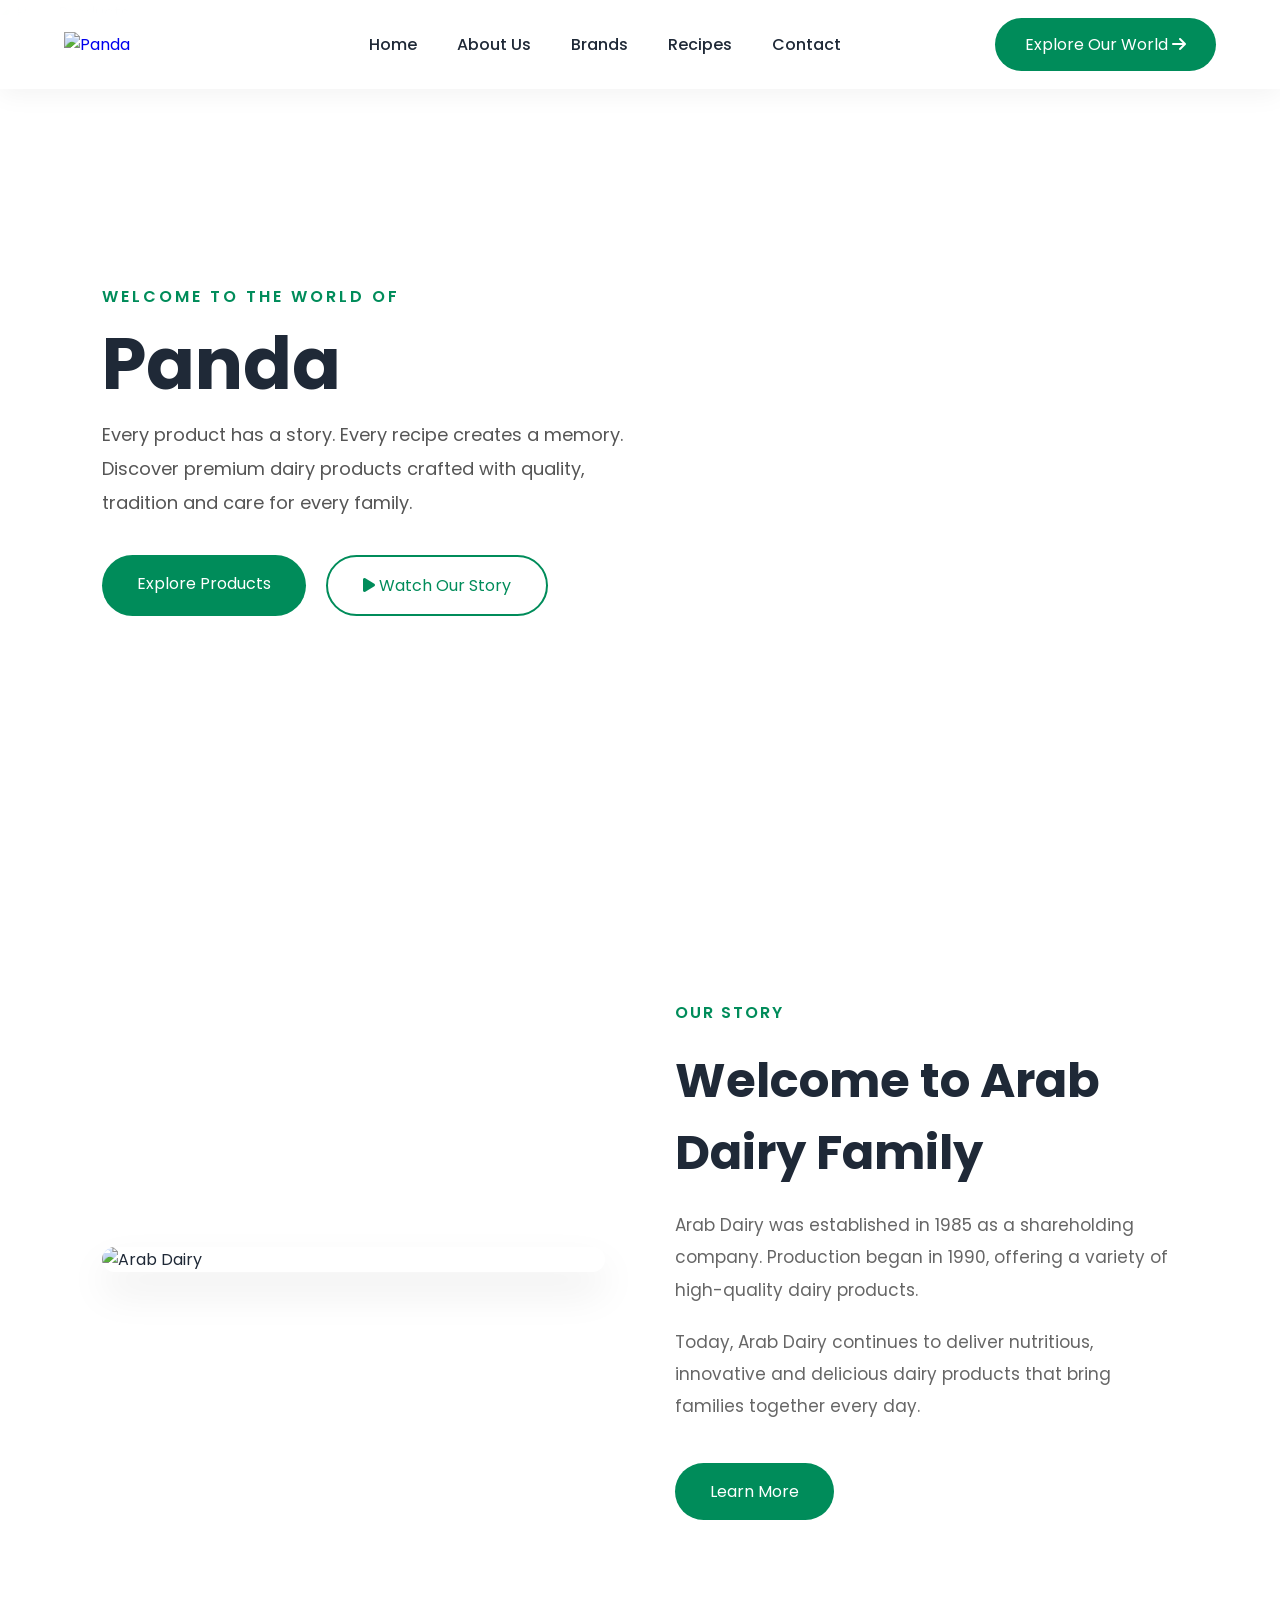
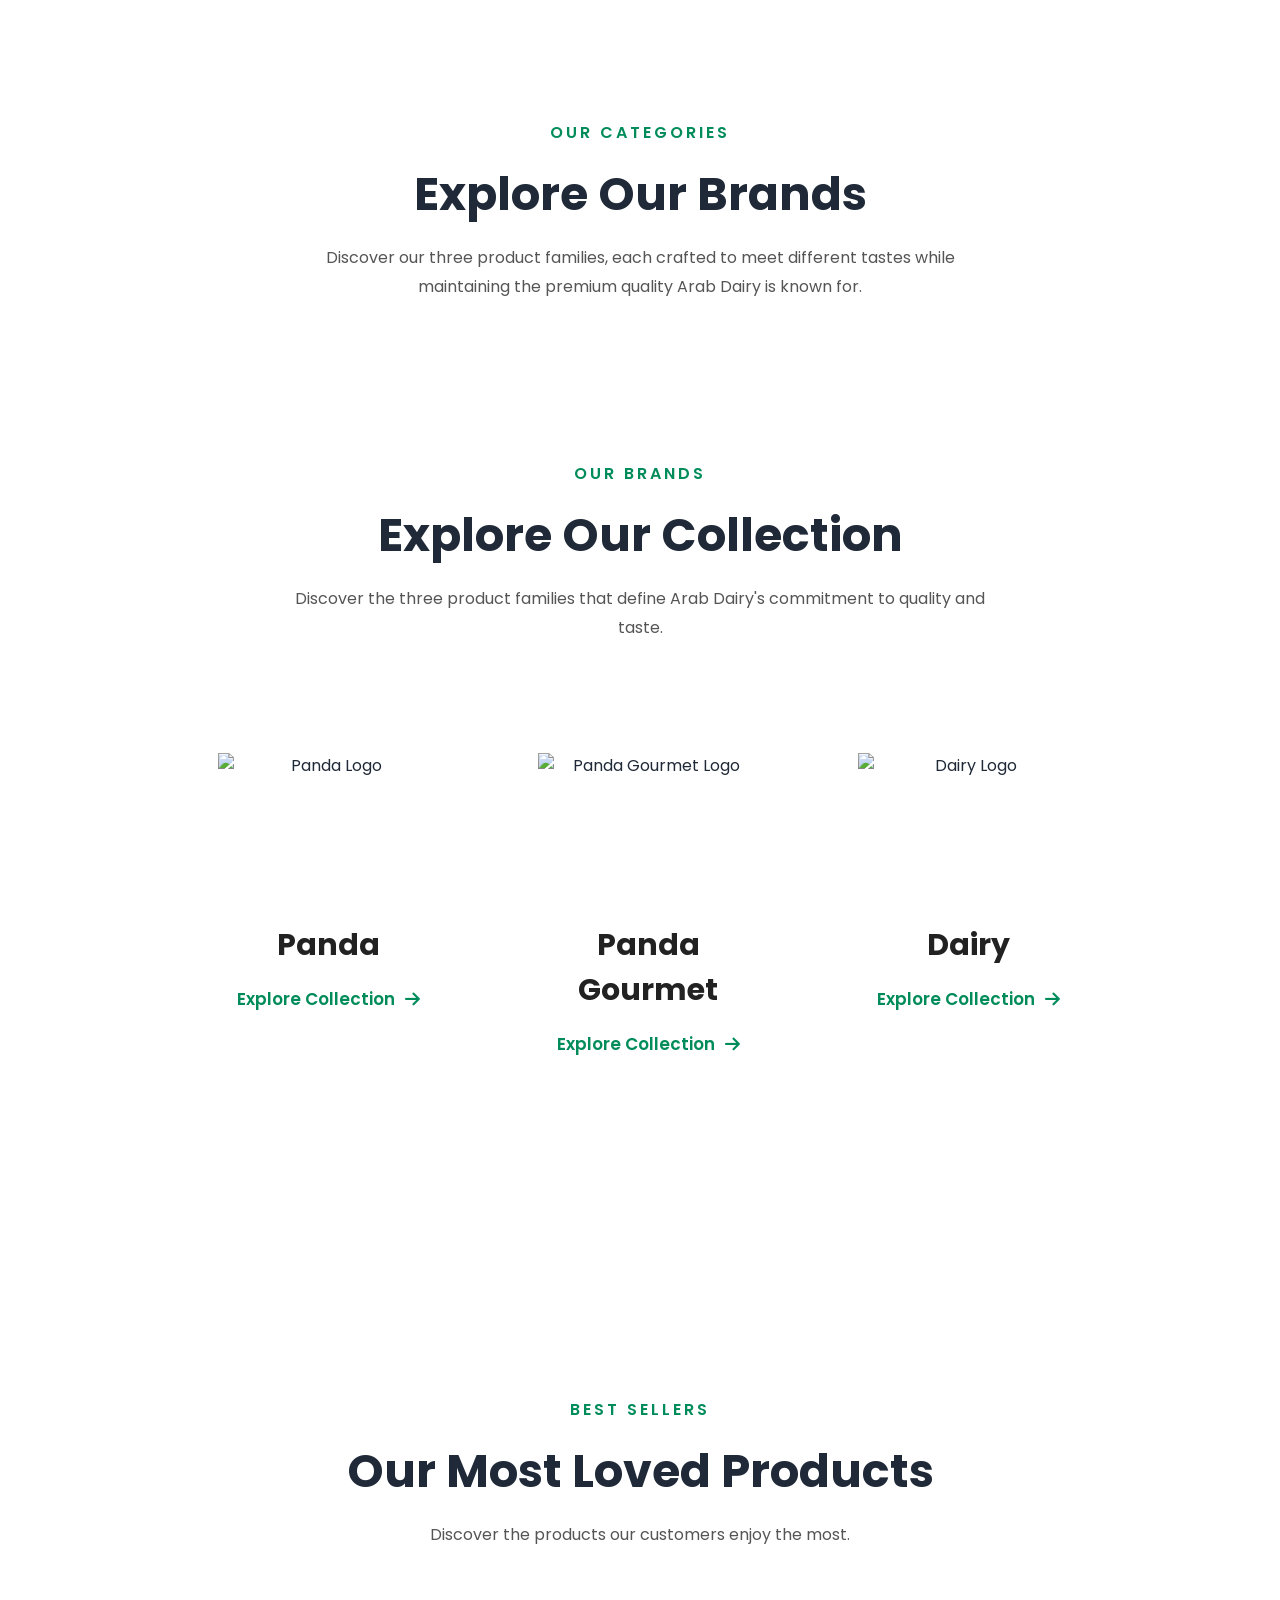
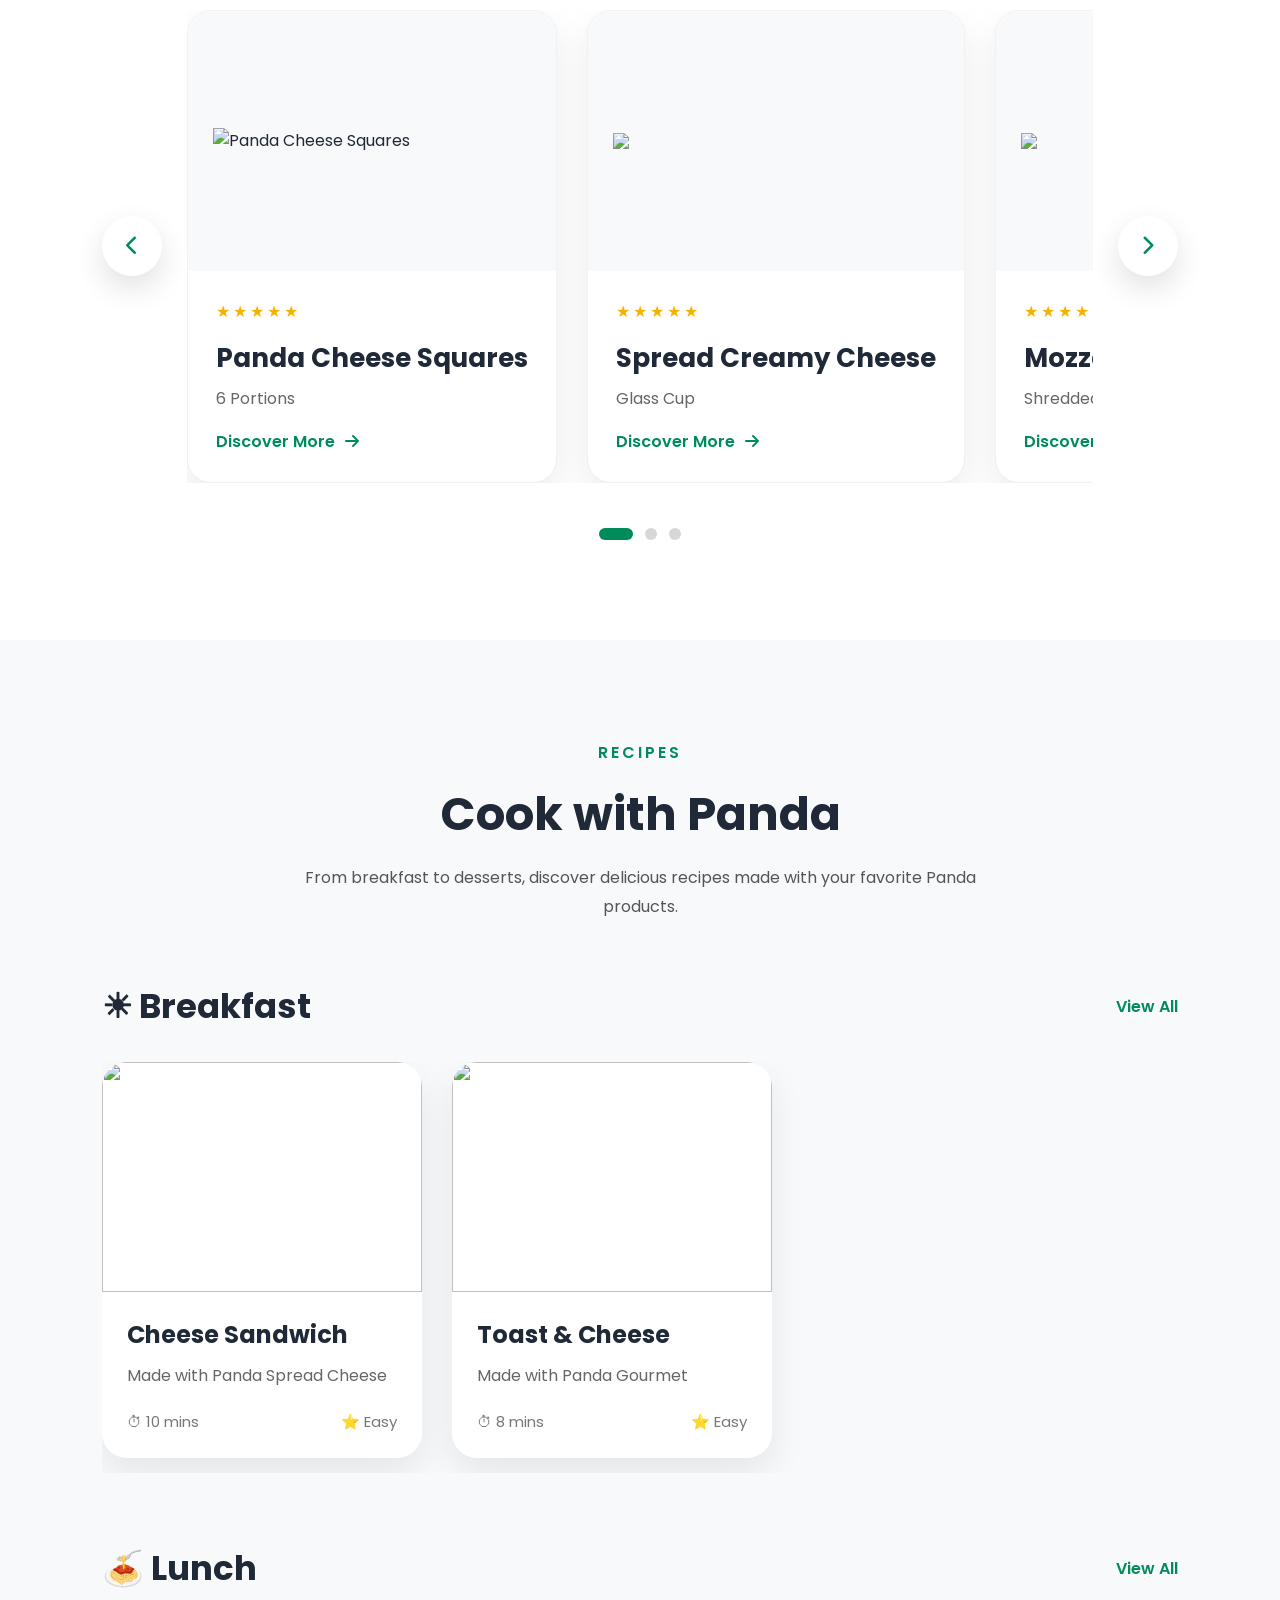
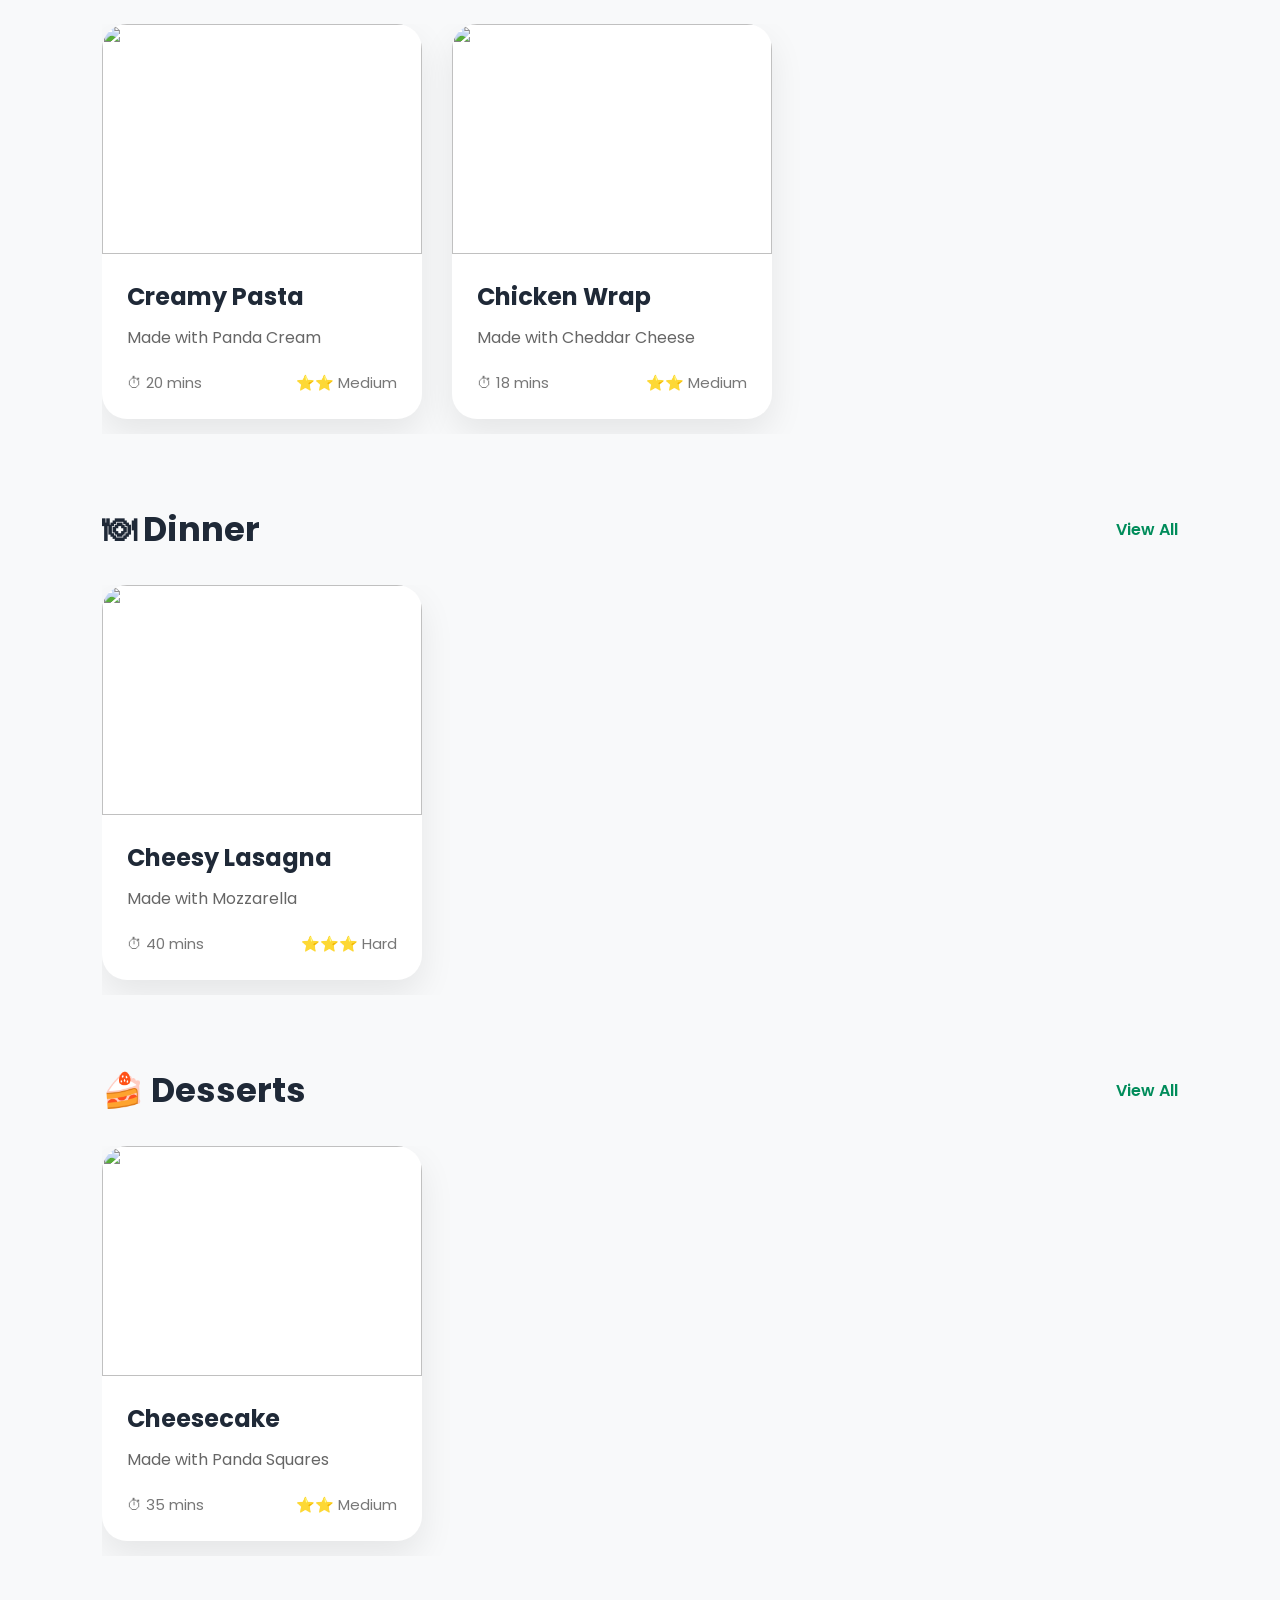
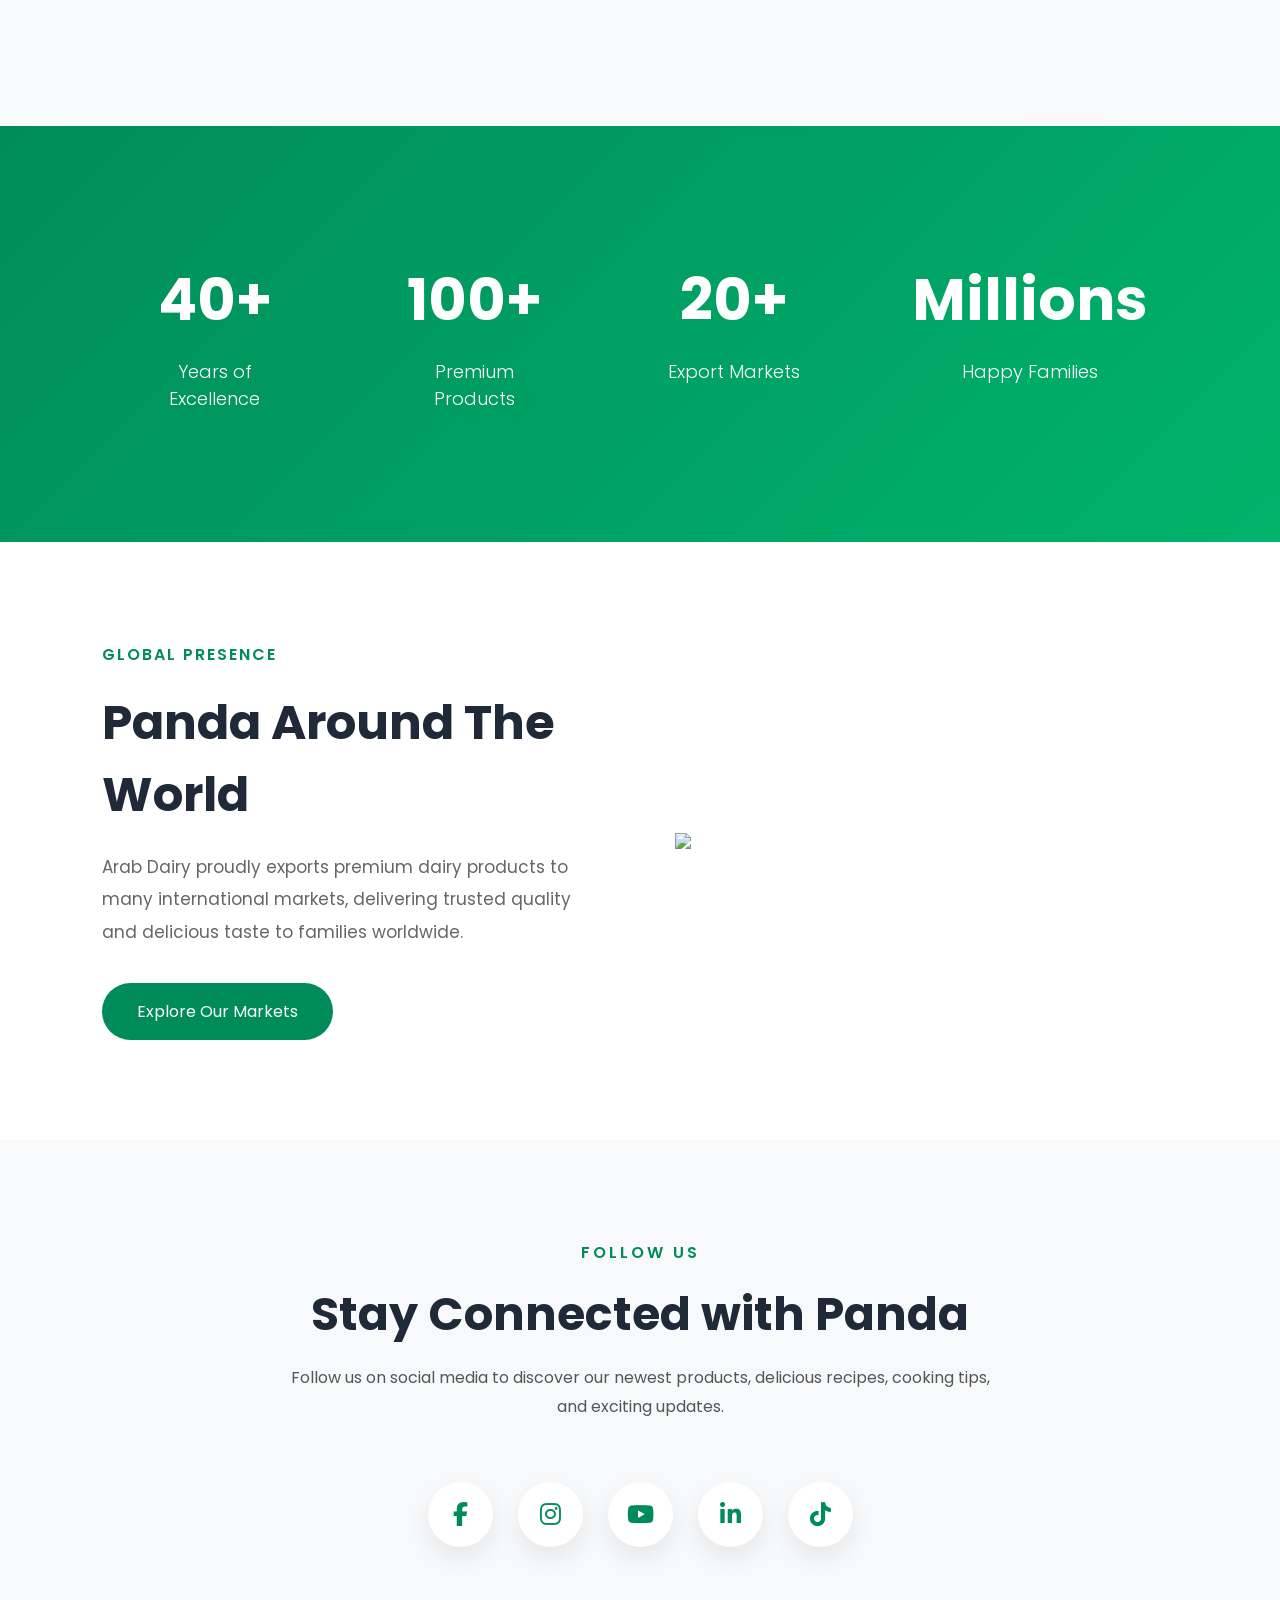
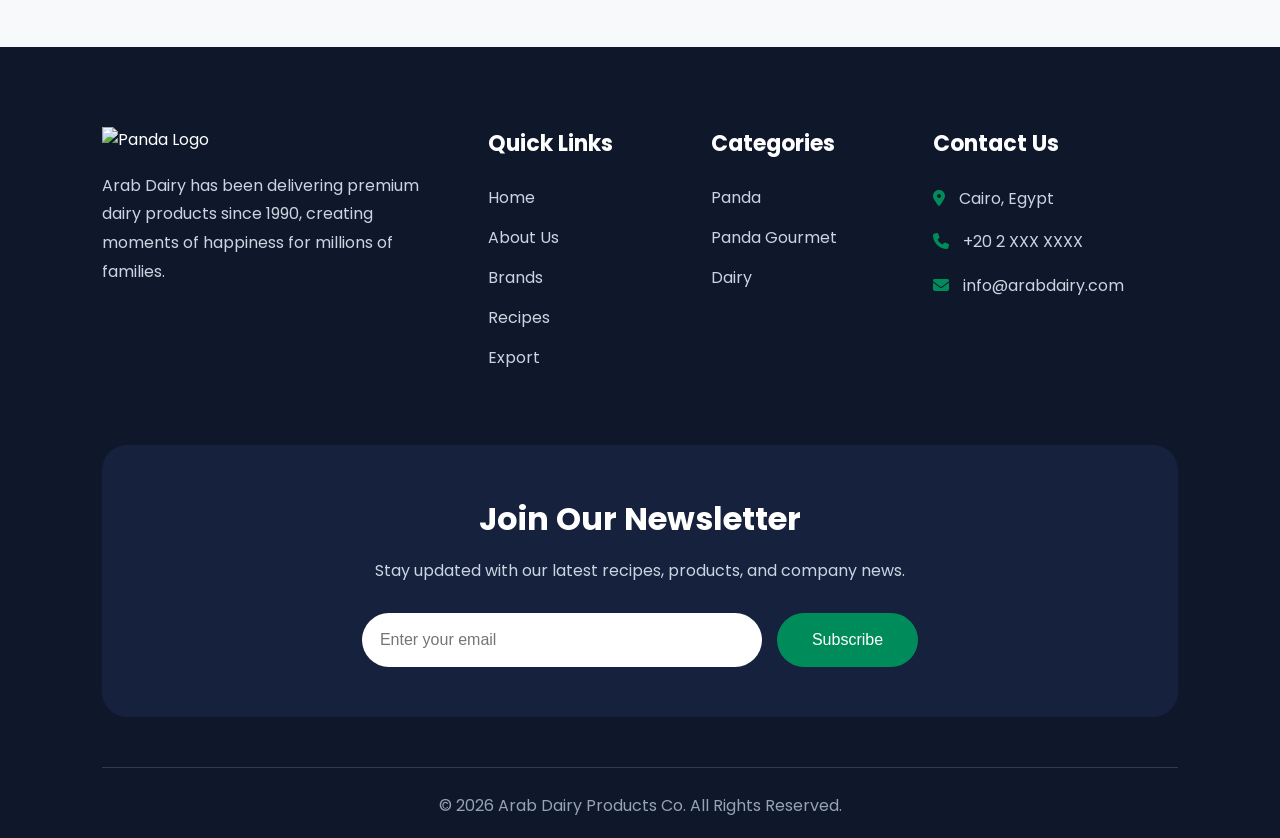
==== commit 4516f9a3: "Add initial HTML structure for Panda Arab Dairy" ====
--- a/index.html
+++ b/index.html
@@ -1,583 +1,1077 @@
 <!DOCTYPE html>
 <html lang="en">
- 
+
 <head>
- 
+
     <meta charset="UTF-8">
     <meta name="viewport" content="width=device-width, initial-scale=1.0">
- 
-    <title>Panda for HoReCa | Arab Dairy</title>
-    <meta name="description"
-        content="Panda dairy for hotels, restaurants, cafés and caterers. Kitchen-ready packs, dependable supply and a quote in one message.">
- 
-    <!-- Your existing stylesheet first, then the HoReCa additions -->
+
+    <title>Panda Arab Dairy</title>
+
     <link rel="stylesheet" href="style.css">
-    <link rel="stylesheet" href="horeca.css">
- 
+
     <!-- Font Awesome -->
     <link rel="stylesheet"
         href="https://cdnjs.cloudflare.com/ajax/libs/font-awesome/6.7.2/css/all.min.css">
- 
+
     <!-- Google Font -->
     <link href="https://fonts.googleapis.com/css2?family=Poppins:wght@300;400;500;600;700;800&display=swap"
         rel="stylesheet">
- 
+
 </head>
- 
-<body class="horeca">
- 
+
+<body>
+
     <!-- ===========================
             HEADER
     ============================ -->
- 
+
     <header>
- 
+
         <nav class="navbar">
- 
-            <a href="index.html" class="logo">
+
+            <a href="#" class="logo">
+
                 <img src="images/image014.png" alt="Panda">
-            </a>
- 
+
+            </a>
+
             <ul class="nav-links">
-                <li><a href="index.html">Home</a></li>
-                <li><a href="index.html#about">About Us</a></li>
-                <li><a href="index.html#brands">Brands</a></li>
-                <li><a href="index.html#recipes">Recipes</a></li>
-                <li><a href="horeca.html" class="active">HoReCa</a></li>
+
+                <li><a href="#">Home</a></li>
+                <li><a href="#about">About Us</a></li>
+                <li><a href="#brands">Brands</a></li>
+                <li><a href="#recipes">Recipes</a></li>
                 <li><a href="#contact">Contact</a></li>
+
             </ul>
- 
-            <a href="#quote" class="btn-nav">
-                Request a quote
+
+            <a href="#" class="btn-nav">
+
+                Explore Our World
                 <i class="fa-solid fa-arrow-right"></i>
-            </a>
- 
+
+            </a>
+
         </nav>
- 
+
     </header>
- 
- 
-    <main>
- 
+
+
     <!-- ===========================
             HERO
     ============================ -->
- 
-    <section class="hc-hero">
- 
-        <div class="hc-hero-text">
- 
-            <h1>Dairy your kitchen can rely on</h1>
- 
-            <p class="lead">
-                Panda supplies hotels, restaurants, cafés and caterers with
-                kitchen-ready cheese, cream and milk. Same taste and same
-                performance in every delivery, so your menu stays consistent.
+
+    <section class="hero">
+
+        <div class="hero-content">
+
+            <span class="hero-subtitle">
+
+                WELCOME TO THE WORLD OF
+
+            </span>
+
+            <h1>
+
+                Panda
+
+            </h1>
+
+            <p>
+
+                Every product has a story.
+                Every recipe creates a memory.
+                Discover premium dairy products crafted with quality,
+                tradition and care for every family.
+
             </p>
- 
+
             <div class="hero-buttons">
-                <a href="#quote" class="btn-primary">Request a quote</a>
-                <a href="#range" class="btn-secondary">See the range</a>
-            </div>
- 
-            <div class="hc-audience" aria-label="Who we supply">
-                <a href="#segments">Hotels</a>
-                <a href="#segments">Restaurants</a>
-                <a href="#segments">Cafés and bakeries</a>
-                <a href="#segments">Catering and events</a>
-            </div>
- 
-        </div>
- 
-        <!-- Product board -->
-        <div class="hc-board">
- 
-            <figure class="hc-tile hc-tile-lg">
-                <img src="180g-280g-550g-1Kilo%20(1).png" alt="Panda shredded mozzarella in four pack sizes">
-                <figcaption>Shredded mozzarella, 180 g to 1 kg</figcaption>
-            </figure>
- 
-            <figure class="hc-tile">
-                <img src="Gourmet-900%20cream-mouckup.png" alt="Panda Gourmet spread creamy cheese">
-                <figcaption>Spread creamy cheese</figcaption>
-            </figure>
- 
-            <figure class="hc-tile">
-                <img src="PG%20Tetrapak250.jpeg" alt="Panda Gourmet Tetra Pak cheese">
-                <figcaption>Gourmet Tetra Pak</figcaption>
-            </figure>
- 
-        </div>
- 
+
+                <a href="#" class="btn-primary">
+
+                    Explore Products
+
+                </a>
+
+               <a href="#" class="btn-secondary" id="openVideo">
+
+                   <i class="fa-solid fa-play"></i>
+
+                     Watch Our Story
+
+                </a>
+
+            </div>
+
+        </div>
+
+
+        <div class="hero-image">
+
+            <img src="banner.png" alt="Hero Products">
+
+        </div>
+
     </section>
- 
- 
+
+
     <!-- ===========================
-            WHO WE SUPPLY
+            ABOUT
     ============================ -->
- 
-    <section class="hc-segments" id="segments">
- 
+
+    <section class="about" id="about">
+
+        <div class="about-image">
+
+            <img src="banner.png" alt="Arab Dairy">
+
+        </div>
+
+        <div class="about-content">
+
+            <span>
+
+                OUR STORY
+
+            </span>
+
+            <h2>
+
+                Welcome to Arab Dairy Family
+
+            </h2>
+
+            <p>
+
+                Arab Dairy was established in 1985 as a shareholding company.
+                Production began in 1990, offering a variety of
+                high-quality dairy products.
+
+            </p>
+
+            <p>
+
+                Today, Arab Dairy continues to deliver nutritious,
+                innovative and delicious dairy products that bring
+                families together every day.
+
+            </p>
+
+            <a href="#" class="btn-primary">
+
+                Learn More
+
+            </a>
+
+        </div>
+
+    </section>
+    <!-- ===========================
+            CATEGORIES
+    ============================ -->
+
+    <section class="categories" id="brands">
+
         <div class="section-title">
-            <span>Who we supply</span>
-            <h2>Built for the way professional kitchens work</h2>
+
+            <span>OUR CATEGORIES</span>
+
+            <h2>Explore Our Brands</h2>
+
             <p>
-                Choose your business type and we will point you to the
-                right products and pack sizes.
+                Discover our three product families, each crafted to meet
+                different tastes while maintaining the premium quality
+                Arab Dairy is known for.
             </p>
-        </div>
- 
-        <div class="hc-segment-grid">
- 
-            <article class="hc-segment">
-                <div class="hc-icon"><i class="fa-solid fa-hotel"></i></div>
-                <h3>Hotels</h3>
-                <p>Breakfast buffets, room service and banquet kitchens that need portions and bulk packs from one supplier.</p>
-                <button type="button" class="hc-link" data-type="Hotel">
-                    Quote for hotels <i class="fa-solid fa-arrow-right"></i>
-                </button>
-            </article>
- 
-            <article class="hc-segment">
-                <div class="hc-icon"><i class="fa-solid fa-utensils"></i></div>
-                <h3>Restaurants</h3>
-                <p>Pizza, pasta, grills and sauces that rely on cheese that melts and stretches the same way every service.</p>
-                <button type="button" class="hc-link" data-type="Restaurant">
-                    Quote for restaurants <i class="fa-solid fa-arrow-right"></i>
-                </button>
-            </article>
- 
-            <article class="hc-segment">
-                <div class="hc-icon"><i class="fa-solid fa-mug-hot"></i></div>
-                <h3>Cafés and bakeries</h3>
-                <p>Sandwiches, toasties, pastries and milk drinks, with easy-to-store packs for a busy counter.</p>
-                <button type="button" class="hc-link" data-type="Café or bakery">
-                    Quote for cafés <i class="fa-solid fa-arrow-right"></i>
-                </button>
-            </article>
- 
-            <article class="hc-segment">
-                <div class="hc-icon"><i class="fa-solid fa-bell-concierge"></i></div>
-                <h3>Catering and events</h3>
-                <p>Large volumes on a fixed date. Tell us the event size and we plan the supply around it.</p>
-                <button type="button" class="hc-link" data-type="Catering or events">
-                    Quote for catering <i class="fa-solid fa-arrow-right"></i>
-                </button>
-            </article>
- 
-        </div>
- 
+
+        </div>
+
+<section class="categories" id="brands">
+
+    <div class="section-title">
+
+        <span>OUR BRANDS</span>
+
+        <h2>Explore Our Collection</h2>
+
+        <p>
+            Discover the three product families that define
+            Arab Dairy's commitment to quality and taste.
+        </p>
+
+    </div>
+
+    <div class="category-container">
+
+        <!-- Panda -->
+
+        <div class="brand-card">
+
+            <img src="image014.png"
+                 alt="Panda Logo"
+                 class="brand-logo">
+
+            <h3>Panda</h3>
+
+            <a href="#">
+                Explore Collection
+                <i class="fa-solid fa-arrow-right"></i>
+            </a>
+
+        </div>
+
+        <!-- Panda Gourmet -->
+
+        <div class="brand-card">
+
+            <img src="gourmet.png"
+                 alt="Panda Gourmet Logo"
+                 class="brand-logo">
+
+            <h3>Panda Gourmet</h3>
+
+            <a href="#">
+                Explore Collection
+                <i class="fa-solid fa-arrow-right"></i>
+            </a>
+
+        </div>
+
+        <!-- Dairy -->
+
+        <div class="brand-card">
+
+            <img src="dairy.png"
+                 alt="Dairy Logo"
+                 class="brand-logo">
+
+            <h3>Dairy</h3>
+
+            <a href="#">
+                Explore Collection
+                <i class="fa-solid fa-arrow-right"></i>
+            </a>
+
+        </div>
+
+    </div>
+
+</section>
+
     </section>
- 
- 
-    <!-- ===========================
-            PRODUCT RANGE
-    ============================ -->
- 
-    <section class="hc-range" id="range">
- 
+
+
+
+ <!-- ==========================================
+                BEST SELLERS
+=========================================== -->
+
+<section class="best-sellers" id="best-sellers">
+
+    <div class="section-title">
+
+        <span>BEST SELLERS</span>
+
+        <h2>Our Most Loved Products</h2>
+
+        <p>
+            Discover the products our customers enjoy the most.
+        </p>
+
+    </div>
+
+    <div class="carousel-container">
+
+        <button class="carousel-btn prev">
+            <i class="fa-solid fa-chevron-left"></i>
+        </button>
+
+        <div class="carousel-track">
+
+            <!-- Product 1 -->
+
+            <div class="product-card">
+
+                <div class="product-image">
+
+                    <img src="6 pc.jpeg" alt="Panda Cheese Squares">
+
+                </div>
+
+                <div class="product-info">
+
+                    <div class="stars">
+                        ★★★★★
+                    </div>
+
+                    <h3>Panda Cheese Squares</h3>
+
+                    <p>6 Portions</p>
+
+                    <a href="#">
+                        Discover More
+                        <i class="fa-solid fa-arrow-right"></i>
+                    </a>
+
+                </div>
+
+            </div>
+
+            <!-- Product 2 -->
+
+            <div class="product-card">
+
+                <div class="product-image">
+
+                    <img src="Gourmet-900 cream-mouckup.png">
+
+                </div>
+
+                <div class="product-info">
+
+                    <div class="stars">
+                        ★★★★★
+                    </div>
+
+                    <h3>Spread Creamy Cheese</h3>
+
+                    <p>Glass Cup</p>
+
+                    <a href="#">
+                        Discover More
+                        <i class="fa-solid fa-arrow-right"></i>
+                    </a>
+
+                </div>
+
+            </div>
+
+            <!-- Product 3 -->
+
+            <div class="product-card">
+
+                <div class="product-image">
+
+                    <img src="180g-280g-550g-1Kilo (1).png">
+
+                </div>
+
+                <div class="product-info">
+
+                    <div class="stars">
+                        ★★★★★
+                    </div>
+
+                    <h3>Mozzarella</h3>
+
+                    <p>Shredded Cheese</p>
+
+                    <a href="#">
+                        Discover More
+                        <i class="fa-solid fa-arrow-right"></i>
+                    </a>
+
+                </div>
+
+            </div>
+
+            <!-- Product 4 -->
+
+            <div class="product-card">
+
+                <div class="product-image">
+
+                    <img src="PG Tetrapak250.jpeg">
+
+                </div>
+
+                <div class="product-info">
+
+                    <div class="stars">
+                        ★★★★★
+                    </div>
+
+                    <h3>Gourmet Tetrapack</h3>
+
+                    <p>Perfect for Sandwiches</p>
+
+                    <a href="#">
+                        Discover More
+                        <i class="fa-solid fa-arrow-right"></i>
+                    </a>
+
+                </div>
+
+            </div>
+
+            <!-- Product 5 -->
+
+            <div class="product-card">
+
+                <div class="product-image">
+
+                    <img src="flavored-milk1 (1).png">
+
+                </div>
+
+                <div class="product-info">
+
+                    <div class="stars">
+                        ★★★★★
+                    </div>
+
+                    <h3>Flavoured Milk</h3>
+
+                    <p>Full Cream</p>
+
+                    <a href="#">
+                        Discover More
+                        <i class="fa-solid fa-arrow-right"></i>
+                    </a>
+
+                </div>
+
+            </div>
+
+        </div>
+
+        <button class="carousel-btn next">
+            <i class="fa-solid fa-chevron-right"></i>
+        </button>
+
+    </div>
+
+    <div class="carousel-dots">
+
+        <span class="dot active"></span>
+
+        <span class="dot"></span>
+
+        <span class="dot"></span>
+
+    </div>
+
+</section>
+        <!-- =======================================
+                RECIPES
+    ======================================== -->
+
+    <section class="recipes" id="recipes">
+
         <div class="section-title">
-            <span>The foodservice range</span>
-            <h2>Pick what your kitchen uses</h2>
+
+            <span>RECIPES</span>
+
+            <h2>Cook with Panda</h2>
+
             <p>
-                Add products to your quote as you browse. They are
-                carried into the request form below.
+
+                From breakfast to desserts, discover delicious recipes
+                made with your favorite Panda products.
+
             </p>
-        </div>
- 
-        <!--
-            TODO: confirm pack sizes and add any foodservice items
-            (cheddar, cooking cream, etc.) with their own photos.
-        -->
- 
-        <div class="hc-product-grid">
- 
-            <article class="hc-product">
-                <div class="hc-product-img">
-                    <img src="180g-280g-550g-1Kilo%20(1).png" alt="Panda shredded mozzarella">
-                </div>
-                <div class="hc-product-body">
-                    <h3>Mozzarella, shredded</h3>
-                    <p>Pizza, lasagna, baked pasta and oven-finished dishes.</p>
-                    <ul class="hc-sizes">
-                        <li>180 g</li><li>280 g</li><li>550 g</li><li>1 kg</li>
-                    </ul>
-                    <button type="button" class="hc-add" data-product="Mozzarella (shredded)">Add to quote</button>
-                </div>
-            </article>
- 
-            <article class="hc-product">
-                <div class="hc-product-img">
-                    <img src="6%20pc.jpeg" alt="Panda cheese squares, 6 portions">
-                </div>
-                <div class="hc-product-body">
-                    <h3>Panda Cheese Squares</h3>
-                    <p>Individually portioned for breakfast service, sandwiches and burgers.</p>
-                    <ul class="hc-sizes">
-                        <li>6 portions</li>
-                    </ul>
-                    <button type="button" class="hc-add" data-product="Panda Cheese Squares">Add to quote</button>
-                </div>
-            </article>
- 
-            <article class="hc-product">
-                <div class="hc-product-img">
-                    <img src="Gourmet-900%20cream-mouckup.png" alt="Panda Gourmet spread creamy cheese in a glass cup">
-                </div>
-                <div class="hc-product-body">
-                    <h3>Spread creamy cheese</h3>
-                    <p>Breakfast tables, sandwiches, dips and fillings.</p>
-                    <ul class="hc-sizes">
-                        <li>Glass cup</li>
-                    </ul>
-                    <button type="button" class="hc-add" data-product="Spread creamy cheese">Add to quote</button>
-                </div>
-            </article>
- 
-            <article class="hc-product">
-                <div class="hc-product-img">
-                    <img src="PG%20Tetrapak250.jpeg" alt="Panda Gourmet cheese in a Tetra Pak">
-                </div>
-                <div class="hc-product-body">
-                    <h3>Gourmet Tetra Pak</h3>
-                    <p>Made for sandwiches: spreads easily and keeps its taste.</p>
-                    <ul class="hc-sizes">
-                        <li>250 g</li>
-                    </ul>
-                    <button type="button" class="hc-add" data-product="Gourmet Tetra Pak">Add to quote</button>
-                </div>
-            </article>
- 
-            <article class="hc-product">
-                <div class="hc-product-img">
-                    <img src="flavored-milk1%20(1).png" alt="Panda full cream flavoured milk">
-                </div>
-                <div class="hc-product-body">
-                    <h3>Flavoured milk</h3>
-                    <p>Ready to serve at breakfast, in cafés and at event stations.</p>
-                    <ul class="hc-sizes">
-                        <li>Full cream</li>
-                    </ul>
-                    <button type="button" class="hc-add" data-product="Flavoured milk">Add to quote</button>
-                </div>
-            </article>
- 
-        </div>
- 
+
+        </div>
+
+
+
+        <!-- Breakfast -->
+
+        <div class="recipe-category">
+
+            <div class="category-header">
+
+                <h3>☀ Breakfast</h3>
+
+                <a href="#">View All</a>
+
+            </div>
+
+            <div class="recipe-slider">
+
+                <div class="recipe-card">
+
+                    <div class="recipe-image">
+
+                        <img src="images/recipes/breakfast1.jpg">
+
+                        <div class="play-btn">
+
+                            <i class="fa-solid fa-play"></i>
+
+                        </div>
+
+                    </div>
+
+                    <div class="recipe-content">
+
+                        <h4>Cheese Sandwich</h4>
+
+                        <p>Made with Panda Spread Cheese</p>
+
+                        <div class="recipe-info">
+
+                            <span>⏱ 10 mins</span>
+
+                            <span>⭐ Easy</span>
+
+                        </div>
+
+                    </div>
+
+                </div>
+
+
+                <div class="recipe-card">
+
+                    <div class="recipe-image">
+
+                        <img src="images/recipes/breakfast2.jpg">
+
+                        <div class="play-btn">
+
+                            <i class="fa-solid fa-play"></i>
+
+                        </div>
+
+                    </div>
+
+                    <div class="recipe-content">
+
+                        <h4>Toast & Cheese</h4>
+
+                        <p>Made with Panda Gourmet</p>
+
+                        <div class="recipe-info">
+
+                            <span>⏱ 8 mins</span>
+
+                            <span>⭐ Easy</span>
+
+                        </div>
+
+                    </div>
+
+                </div>
+
+            </div>
+
+        </div>
+
+
+
+        <!-- Lunch -->
+
+        <div class="recipe-category">
+
+            <div class="category-header">
+
+                <h3>🍝 Lunch</h3>
+
+                <a href="#">View All</a>
+
+            </div>
+
+            <div class="recipe-slider">
+
+                <div class="recipe-card">
+
+                    <div class="recipe-image">
+
+                        <img src="images/recipes/lunch1.jpg">
+
+                        <div class="play-btn">
+
+                            <i class="fa-solid fa-play"></i>
+
+                        </div>
+
+                    </div>
+
+                    <div class="recipe-content">
+
+                        <h4>Creamy Pasta</h4>
+
+                        <p>Made with Panda Cream</p>
+
+                        <div class="recipe-info">
+
+                            <span>⏱ 20 mins</span>
+
+                            <span>⭐⭐ Medium</span>
+
+                        </div>
+
+                    </div>
+
+                </div>
+
+
+
+                <div class="recipe-card">
+
+                    <div class="recipe-image">
+
+                        <img src="images/recipes/lunch2.jpg">
+
+                        <div class="play-btn">
+
+                            <i class="fa-solid fa-play"></i>
+
+                        </div>
+
+                    </div>
+
+                    <div class="recipe-content">
+
+                        <h4>Chicken Wrap</h4>
+
+                        <p>Made with Cheddar Cheese</p>
+
+                        <div class="recipe-info">
+
+                            <span>⏱ 18 mins</span>
+
+                            <span>⭐⭐ Medium</span>
+
+                        </div>
+
+                    </div>
+
+                </div>
+
+            </div>
+
+        </div>
+
+
+
+        <!-- Dinner -->
+
+        <div class="recipe-category">
+
+            <div class="category-header">
+
+                <h3>🍽 Dinner</h3>
+
+                <a href="#">View All</a>
+
+            </div>
+
+            <div class="recipe-slider">
+
+                <div class="recipe-card">
+
+                    <div class="recipe-image">
+
+                        <img src="images/recipes/dinner1.jpg">
+
+                        <div class="play-btn">
+
+                            <i class="fa-solid fa-play"></i>
+
+                        </div>
+
+                    </div>
+
+                    <div class="recipe-content">
+
+                        <h4>Cheesy Lasagna</h4>
+
+                        <p>Made with Mozzarella</p>
+
+                        <div class="recipe-info">
+
+                            <span>⏱ 40 mins</span>
+
+                            <span>⭐⭐⭐ Hard</span>
+
+                        </div>
+
+                    </div>
+
+                </div>
+
+            </div>
+
+        </div>
+
+
+
+        <!-- Desserts -->
+
+        <div class="recipe-category">
+
+            <div class="category-header">
+
+                <h3>🍰 Desserts</h3>
+
+                <a href="#">View All</a>
+
+            </div>
+
+            <div class="recipe-slider">
+
+                <div class="recipe-card">
+
+                    <div class="recipe-image">
+
+                        <img src="images/recipes/dessert1.jpg">
+
+                        <div class="play-btn">
+
+                            <i class="fa-solid fa-play"></i>
+
+                        </div>
+
+                    </div>
+
+                    <div class="recipe-content">
+
+                        <h4>Cheesecake</h4>
+
+                        <p>Made with Panda Squares</p>
+
+                        <div class="recipe-info">
+
+                            <span>⏱ 35 mins</span>
+
+                            <span>⭐⭐ Medium</span>
+
+                        </div>
+
+                    </div>
+
+                </div>
+
+            </div>
+
+        </div>
+
     </section>
- 
- 
-    <!-- ===========================
-            KITCHEN RECIPES
-    ============================ -->
- 
-    <section class="hc-dishes" id="dishes">
- 
+
+
+
+    <!-- =======================================
+                OUR NUMBERS
+    ======================================== -->
+
+    <section class="statistics">
+
+        <div class="stat-card">
+
+            <h2>40+</h2>
+
+            <p>Years of Excellence</p>
+
+        </div>
+
+        <div class="stat-card">
+
+            <h2>100+</h2>
+
+            <p>Premium Products</p>
+
+        </div>
+
+        <div class="stat-card">
+
+            <h2>20+</h2>
+
+            <p>Export Markets</p>
+
+        </div>
+
+        <div class="stat-card">
+
+            <h2>Millions</h2>
+
+            <p>Happy Families</p>
+
+        </div>
+
+    </section>
+
+
+
+    <!-- =======================================
+                EXPORT
+    ======================================== -->
+
+    <section class="export">
+
+        <div class="export-content">
+
+            <span>GLOBAL PRESENCE</span>
+
+            <h2>Panda Around The World</h2>
+
+            <p>
+
+                Arab Dairy proudly exports premium dairy products
+                to many international markets, delivering trusted
+                quality and delicious taste to families worldwide.
+
+            </p>
+
+            <a href="#" class="btn-primary">
+
+                Explore Our Markets
+
+            </a>
+
+        </div>
+
+        <div class="export-image">
+
+            <img src="images/world-map.png">
+
+        </div>
+
+    </section>
+        <!-- =======================================
+                FOLLOW PANDA
+    ======================================== -->
+
+    <section class="follow">
+
         <div class="section-title">
-            <span>On the menu</span>
-            <h2>Dishes chefs build with Panda</h2>
+
+            <span>FOLLOW US</span>
+
+            <h2>Stay Connected with Panda</h2>
+
             <p>
-                Popular menu items and the Panda product behind each one.
+
+                Follow us on social media to discover our newest products,
+                delicious recipes, cooking tips, and exciting updates.
+
             </p>
-        </div>
- 
-        <div class="hc-dish-grid">
- 
-            <article class="hc-dish">
-                <img src="images/recipes/dinner1.jpg" alt="Cheesy lasagna">
-                <div>
-                    <h3>Cheesy lasagna</h3>
-                    <p>Made with Panda mozzarella</p>
-                </div>
-            </article>
- 
-            <article class="hc-dish">
-                <img src="images/recipes/lunch1.jpg" alt="Creamy pasta">
-                <div>
-                    <h3>Creamy pasta</h3>
-                    <p>Made with Panda cream</p>
-                </div>
-            </article>
- 
-            <article class="hc-dish">
-                <img src="images/recipes/lunch2.jpg" alt="Chicken wrap with cheddar">
-                <div>
-                    <h3>Chicken wrap</h3>
-                    <p>Made with Panda cheddar</p>
-                </div>
-            </article>
- 
-            <article class="hc-dish">
-                <img src="images/recipes/dessert1.jpg" alt="Cheesecake">
-                <div>
-                    <h3>Cheesecake</h3>
-                    <p>Made with Panda cheese squares</p>
-                </div>
-            </article>
- 
-        </div>
- 
+
+        </div>
+
+        <div class="social-icons">
+
+            <a href="#">
+                <i class="fa-brands fa-facebook-f"></i>
+            </a>
+
+            <a href="#">
+                <i class="fa-brands fa-instagram"></i>
+            </a>
+
+            <a href="#">
+                <i class="fa-brands fa-youtube"></i>
+            </a>
+
+            <a href="#">
+                <i class="fa-brands fa-linkedin-in"></i>
+            </a>
+
+            <a href="#">
+                <i class="fa-brands fa-tiktok"></i>
+            </a>
+
+        </div>
+
     </section>
- 
- 
-    <!-- ===========================
-            WHY PANDA + NUMBERS
-    ============================ -->
- 
-    <section class="hc-why">
- 
-        <div class="hc-why-inner">
- 
-            <div class="hc-why-copy">
-                <h2>What you get as a Panda partner</h2>
- 
-                <ul class="hc-benefits">
-                    <li>
-                        <i class="fa-solid fa-scale-balanced"></i>
-                        <div>
-                            <h3>Consistent results</h3>
-                            <p>Dishes come out the same on a Monday lunch and a Friday night.</p>
-                        </div>
-                    </li>
-                    <li>
-                        <i class="fa-solid fa-box-open"></i>
-                        <div>
-                            <h3>Kitchen-ready packs</h3>
-                            <p>Portions for buffets, bulk for the line, sizes that fit your storage.</p>
-                        </div>
-                    </li>
-                    <li>
-                        <i class="fa-solid fa-truck-fast"></i>
-                        <div>
-                            <h3>Reliable supply</h3>
-                            <p>A delivery schedule agreed with you, so you do not run short mid-service.</p>
-                        </div>
-                    </li>
-                    <li>
-                        <i class="fa-solid fa-headset"></i>
-                        <div>
-                            <h3>A named contact</h3>
-                            <p>One person to call for orders, samples and menu support.</p>
-                        </div>
-                    </li>
-                </ul>
-            </div>
- 
-            <div class="hc-numbers">
-                <div>
-                    <strong>1990</strong>
-                    <span>Production began</span>
-                </div>
-                <div>
-                    <strong>100+</strong>
-                    <span>Products</span>
-                </div>
-                <div>
-                    <strong>20+</strong>
-                    <span>Export markets</span>
-                </div>
-            </div>
- 
-        </div>
- 
-    </section>
- 
- 
-    <!-- ===========================
-            HOW IT WORKS
-    ============================ -->
- 
-    <section class="hc-steps">
- 
-        <div class="section-title">
-            <span>How it works</span>
-            <h2>From request to first delivery</h2>
-        </div>
- 
-        <ol class="hc-step-list">
-            <li>
-                <b>1</b>
-                <h3>Tell us what you need</h3>
-                <p>Send the form below with your products and expected monthly volume.</p>
-            </li>
-            <li>
-                <b>2</b>
-                <h3>We call you back</h3>
-                <p>Our sales team shares pricing and arranges samples for your chef.</p>
-            </li>
-            <li>
-                <b>3</b>
-                <h3>We set the schedule</h3>
-                <p>Once you approve, we agree delivery days that suit your kitchen.</p>
-            </li>
-        </ol>
- 
-    </section>
- 
- 
-    <!-- ===========================
-            QUOTE FORM
-    ============================ -->
- 
-    <section class="hc-quote" id="quote">
- 
-        <div class="hc-quote-grid">
- 
-            <div class="hc-quote-side">
-                <h2>Request a quote</h2>
+
+
+
+    <!-- =======================================
+                    FOOTER
+    ======================================== -->
+
+    <footer id="contact">
+
+        <div class="footer-container">
+
+            <!-- Company -->
+
+            <div class="footer-box">
+
+                <img src="images/logo-white.png"
+                     class="footer-logo"
+                     alt="Panda Logo">
+
                 <p>
-                    Fill in the form and send it on WhatsApp or by email.
-                    Your details and selected products go into the message
-                    for you, so there is nothing to retype.
-                </p>
- 
-                <ul class="hc-contact-list">
-                    <li><i class="fa-brands fa-whatsapp"></i> +20 XX XXXX XXXX</li>
-                    <li><i class="fa-solid fa-envelope"></i> info@arabdairy.com</li>
-                    <li><i class="fa-solid fa-location-dot"></i> Cairo, Egypt</li>
-                </ul>
- 
-                <!-- TODO: add the PDF to /downloads and uncomment
-                <a href="downloads/panda-horeca-catalog.pdf" class="btn-secondary" download>
-                    <i class="fa-solid fa-file-arrow-down"></i> Download the catalog
-                </a>
-                -->
-            </div>
- 
-            <form id="quoteForm" class="hc-form" novalidate>
- 
-                <div class="hc-field">
-                    <label for="business">Business name</label>
-                    <input id="business" name="business" type="text" autocomplete="organization" required>
-                </div>
- 
-                <div class="hc-field">
-                    <label for="btype">Business type</label>
-                    <select id="btype" name="btype" required>
-                        <option value="">Choose one</option>
-                        <option>Hotel</option>
-                        <option>Restaurant</option>
-                        <option>Café or bakery</option>
-                        <option>Catering or events</option>
-                        <option>Other</option>
-                    </select>
-                </div>
- 
-                <div class="hc-field">
-                    <label for="person">Your name</label>
-                    <input id="person" name="person" type="text" autocomplete="name" required>
-                </div>
- 
-                <div class="hc-field">
-                    <label for="phone">Phone number</label>
-                    <input id="phone" name="phone" type="tel" autocomplete="tel" required>
-                </div>
- 
-                <div class="hc-field">
-                    <label for="city">City</label>
-                    <input id="city" name="city" type="text" autocomplete="address-level2" required>
-                </div>
- 
-                <div class="hc-field">
-                    <label for="volume">Expected monthly volume</label>
-                    <select id="volume" name="volume">
-                        <option value="">Not sure yet</option>
-                        <option>Under 100 kg</option>
-                        <option>100 to 500 kg</option>
-                        <option>500 kg to 2 tons</option>
-                        <option>Over 2 tons</option>
-                    </select>
-                </div>
- 
-                <fieldset class="hc-field hc-wide">
-                    <legend>Products you are interested in <span id="selCount" aria-live="polite">(none selected)</span></legend>
-                    <div class="hc-checks">
-                        <label><input type="checkbox" name="products" value="Mozzarella (shredded)"><span>Mozzarella</span></label>
-                        <label><input type="checkbox" name="products" value="Panda Cheese Squares"><span>Cheese squares</span></label>
-                        <label><input type="checkbox" name="products" value="Spread creamy cheese"><span>Spread creamy cheese</span></label>
-                        <label><input type="checkbox" name="products" value="Gourmet Tetra Pak"><span>Gourmet Tetra Pak</span></label>
-                        <label><input type="checkbox" name="products" value="Flavoured milk"><span>Flavoured milk</span></label>
-                        <label><input type="checkbox" name="products" value="Other products"><span>Something else</span></label>
-                    </div>
-                </fieldset>
- 
-                <div class="hc-field hc-wide">
-                    <label for="notes">Anything we should know? (optional)</label>
-                    <textarea id="notes" name="notes" rows="3"
-                        placeholder="Pack sizes, delivery days, event date…"></textarea>
-                </div>
- 
-                <p id="formMsg" class="hc-msg hc-wide" role="alert" hidden></p>
- 
-                <div class="hc-actions hc-wide">
-                    <button type="button" class="btn-primary" data-channel="whatsapp">
-                        <i class="fa-brands fa-whatsapp"></i> Send on WhatsApp
-                    </button>
-                    <button type="button" class="btn-secondary" data-channel="email">
-                        <i class="fa-solid fa-envelope"></i> Send by email
-                    </button>
-                </div>
- 
-            </form>
- 
-        </div>
- 
-    </section>
- 
-    </main>
- 
- 
-    <!-- ===========================
-            FOOTER
-    ============================ -->
- 
-    <footer id="contact">
- 
-        <div class="footer-container">
- 
-            <div class="footer-box">
-                <img src="images/logo-white.png" class="footer-logo" alt="Panda Logo">
-                <p>
+
                     Arab Dairy has been delivering premium dairy
                     products since 1990, creating moments of happiness
                     for millions of families.
+
                 </p>
-            </div>
- 
+
+            </div>
+
+
+
+            <!-- Quick Links -->
+
             <div class="footer-box">
+
                 <h3>Quick Links</h3>
-                <a href="index.html">Home</a>
-                <a href="index.html#about">About Us</a>
-                <a href="index.html#brands">Brands</a>
-                <a href="index.html#recipes">Recipes</a>
-                <a href="horeca.html">HoReCa</a>
-            </div>
- 
+
+                <a href="#">Home</a>
+
+                <a href="#about">About Us</a>
+
+                <a href="#brands">Brands</a>
+
+                <a href="#recipes">Recipes</a>
+
+                <a href="#">Export</a>
+
+            </div>
+
+
+
+            <!-- Categories -->
+
             <div class="footer-box">
+
                 <h3>Categories</h3>
-                <a href="index.html#brands">Panda</a>
-                <a href="index.html#brands">Panda Gourmet</a>
-                <a href="index.html#brands">Dairy</a>
-            </div>
- 
+
+                <a href="#">Panda</a>
+
+                <a href="#">Panda Gourmet</a>
+
+                <a href="#">Dairy</a>
+
+            </div>
+
+
+
+            <!-- Contact -->
+
             <div class="footer-box">
+
                 <h3>Contact Us</h3>
-                <p><i class="fa-solid fa-location-dot"></i> Cairo, Egypt</p>
-                <p><i class="fa-solid fa-phone"></i> +20 2 XXX XXXX</p>
-                <p><i class="fa-solid fa-envelope"></i> info@arabdairy.com</p>
-            </div>
- 
-        </div>
- 
+
+                <p>
+
+                    <i class="fa-solid fa-location-dot"></i>
+
+                    Cairo, Egypt
+
+                </p>
+
+                <p>
+
+                    <i class="fa-solid fa-phone"></i>
+
+                    +20 2 XXX XXXX
+
+                </p>
+
+                <p>
+
+                    <i class="fa-solid fa-envelope"></i>
+
+                    info@arabdairy.com
+
+                </p>
+
+            </div>
+
+        </div>
+
+
+
+        <!-- Newsletter -->
+
+        <div class="newsletter">
+
+            <h3>
+
+                Join Our Newsletter
+
+            </h3>
+
+            <p>
+
+                Stay updated with our latest recipes,
+                products, and company news.
+
+            </p>
+
+            <div class="newsletter-form">
+
+                <input
+                    type="email"
+                    placeholder="Enter your email">
+
+                <button>
+
+                    Subscribe
+
+                </button>
+
+            </div>
+
+        </div>
+
+
+
+        <!-- Bottom Footer -->
+
         <div class="footer-bottom">
-            <p>© 2026 Arab Dairy Products Co. All Rights Reserved.</p>
-        </div>
- 
+
+            <p>
+
+                © 2026 Arab Dairy Products Co. All Rights Reserved.
+
+            </p>
+
+        </div>
+
     </footer>
- 
-    <script src="horeca.js"></script>
- 
+<!-- ==========================
+        VIDEO MODAL
+=========================== -->
+
+<div id="videoModal" class="video-modal">
+
+    <div class="video-container">
+
+        <span class="close-video">&times;</span>
+
+        <video controls id="brandVideo">
+
+            <source src="images/new panda mp.mp4" type="video/mp4">
+
+            Your browser does not support the video tag.
+
+        </video>
+
+        <div class="video-description">
+
+            <h2>Our Story</h2>
+
+            <p>
+
+                Arab Dairy was established in 1985 as a shareholding company.
+                Production began in 1990, introducing premium dairy products
+                that have become part of millions of family moments across
+                Egypt and international markets.
+
+            </p>
+
+        </div>
+
+    </div>
+
+</div>
+
+    <!-- ===========================
+            JAVASCRIPT
+    ============================ -->
+
+    <script src="script.js"></script>
+    <script></script>
+
 </body>
- 
+
 </html>
- 
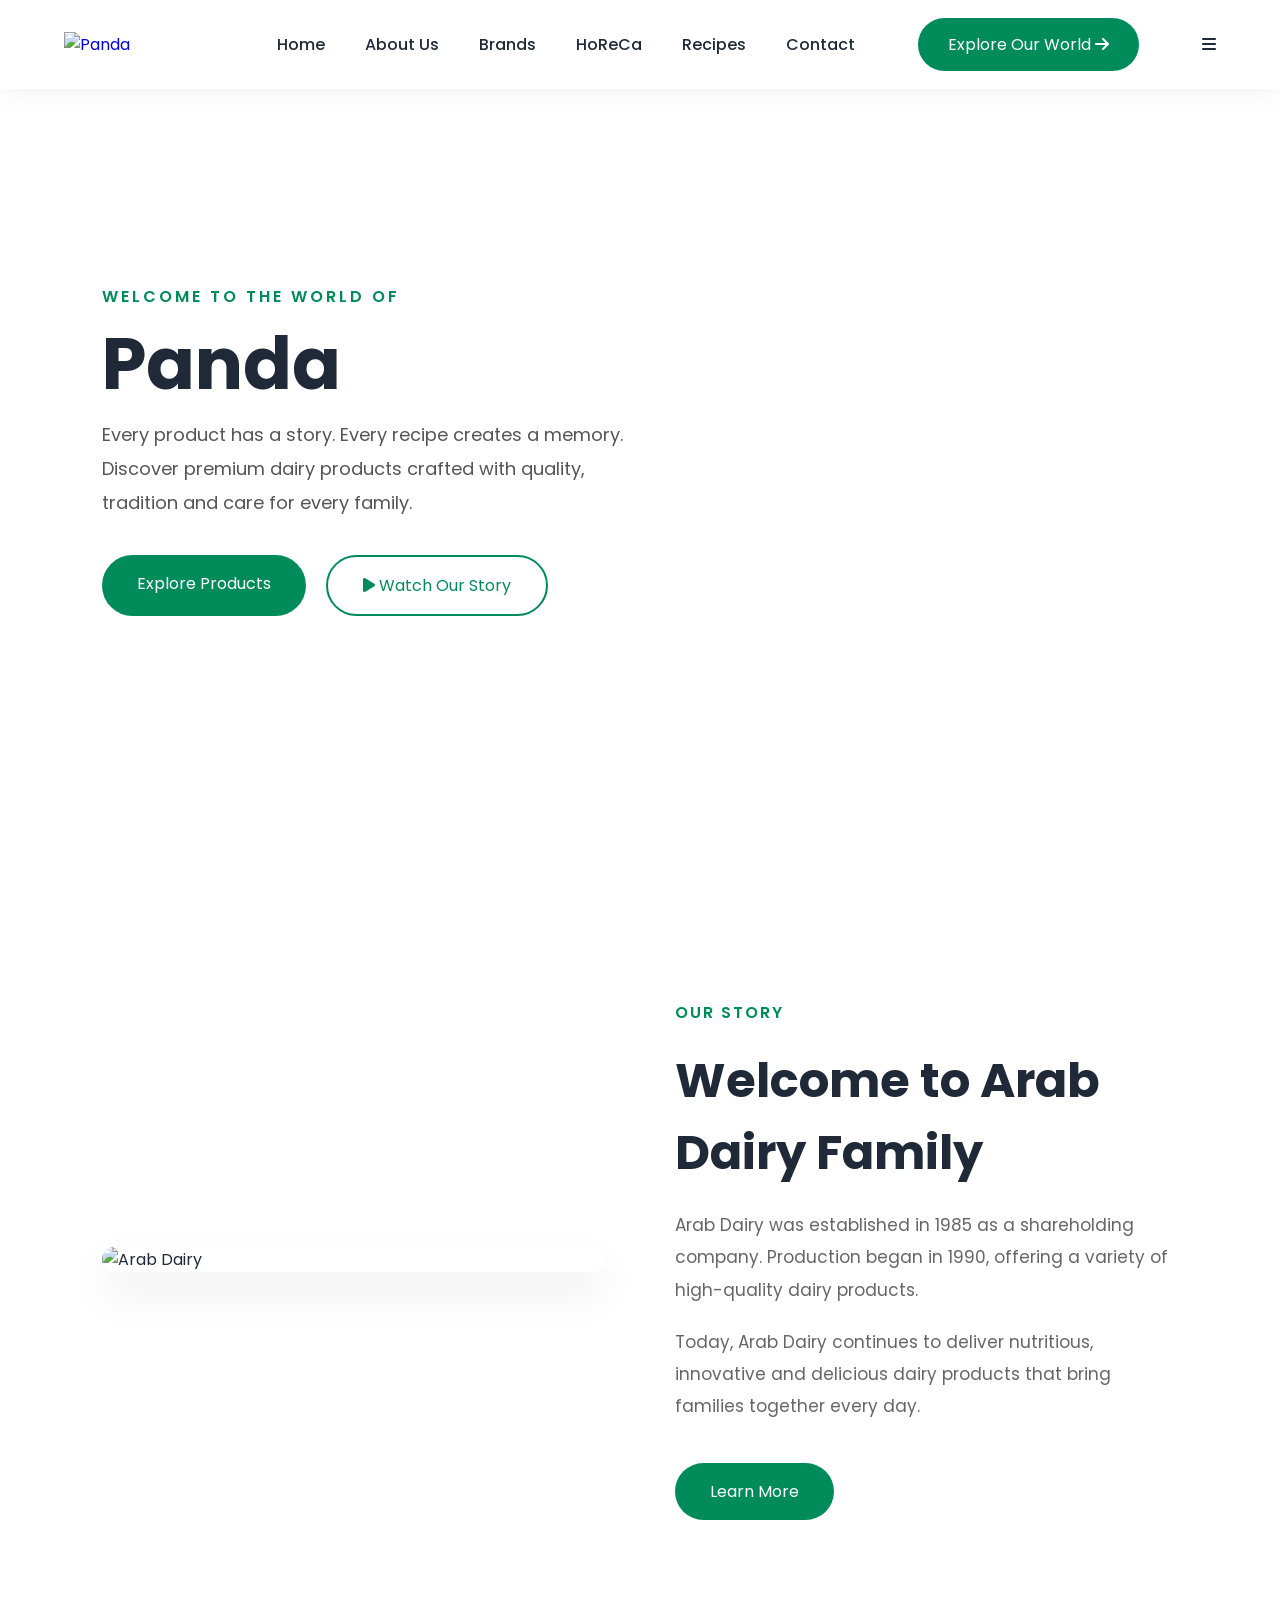
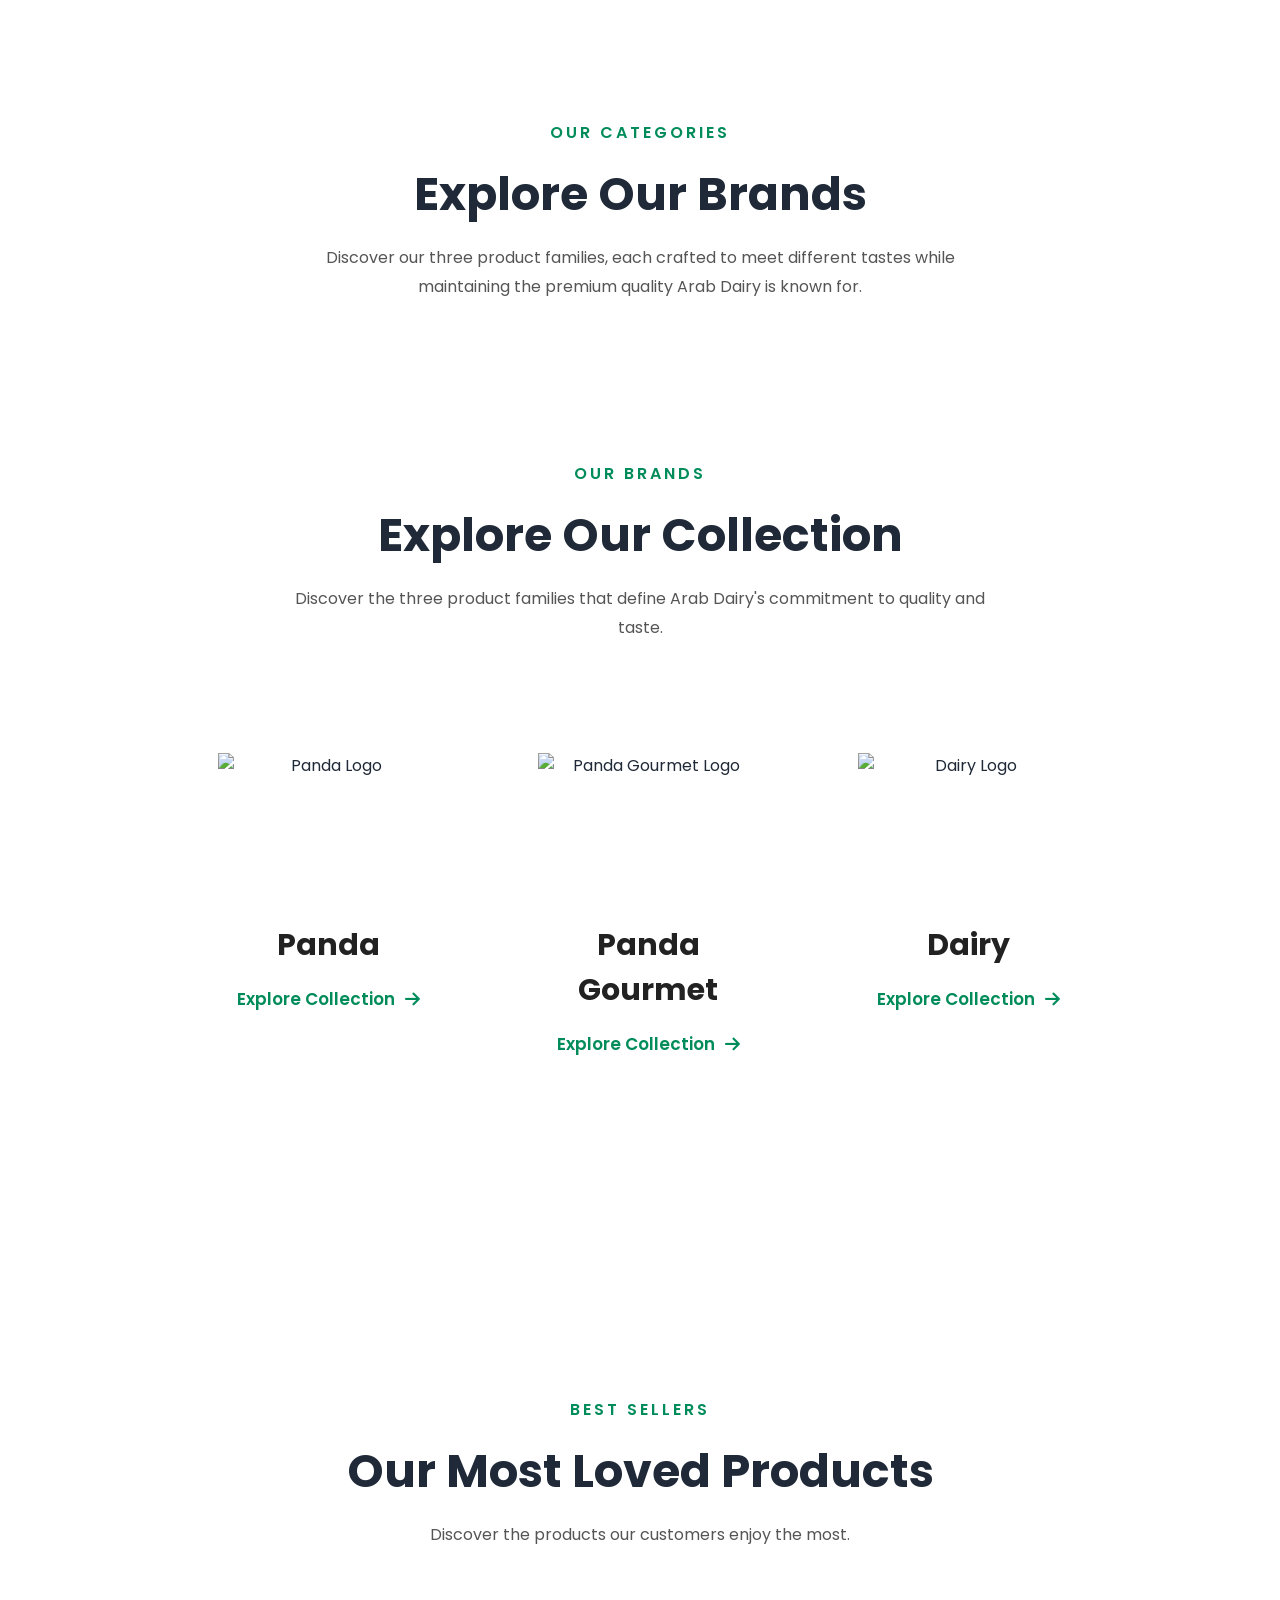
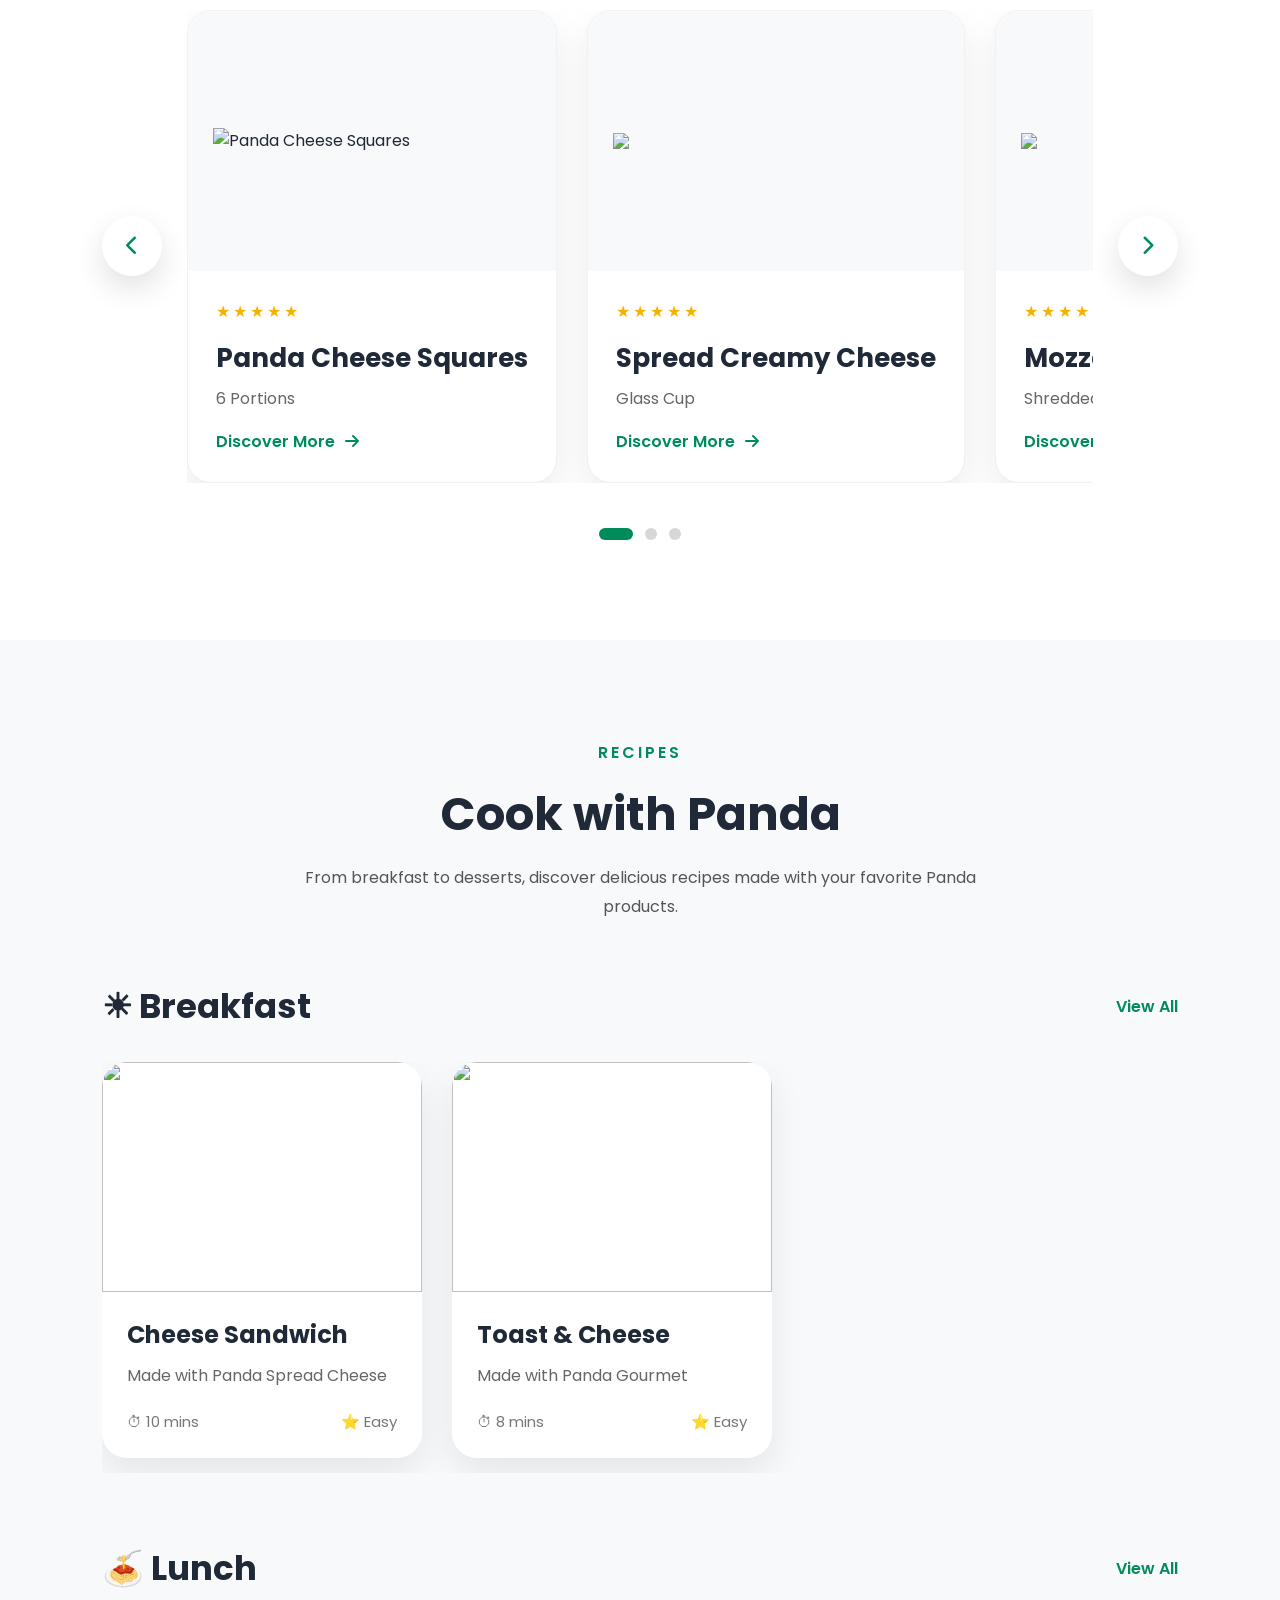
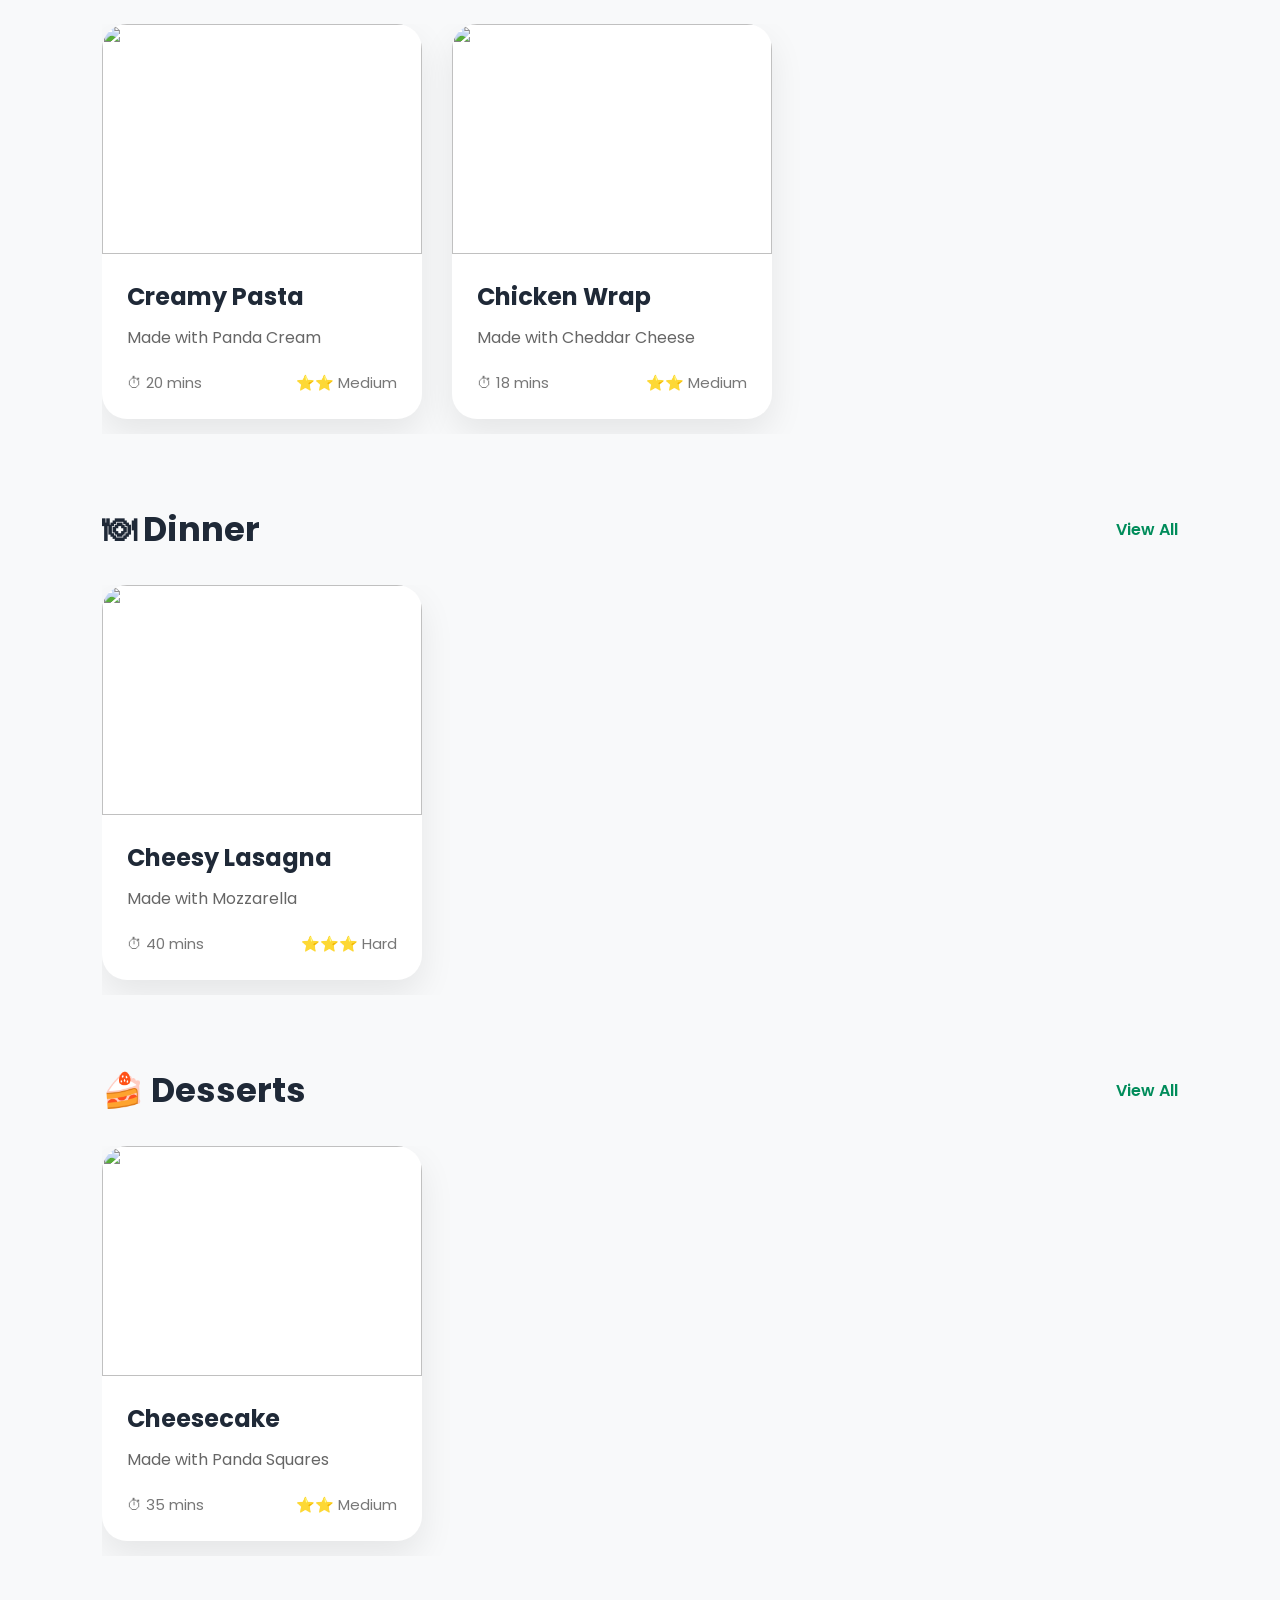
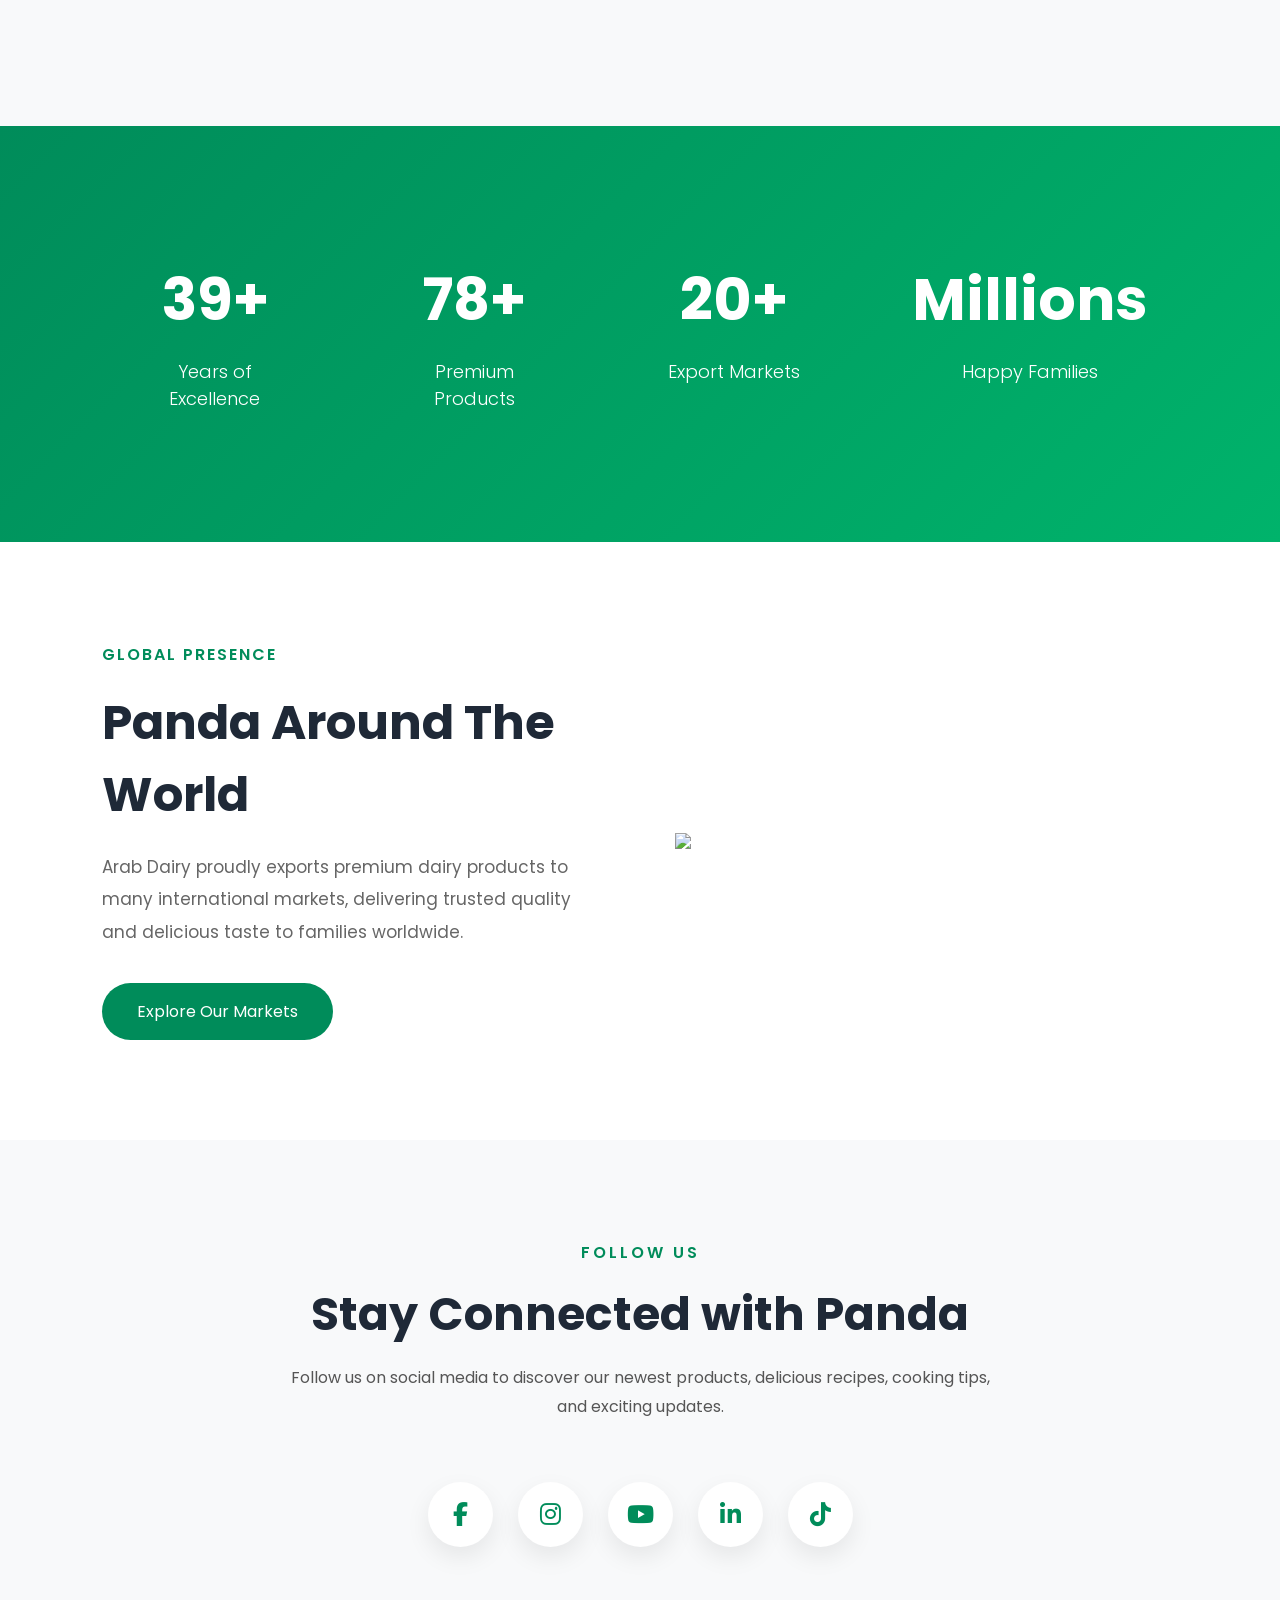
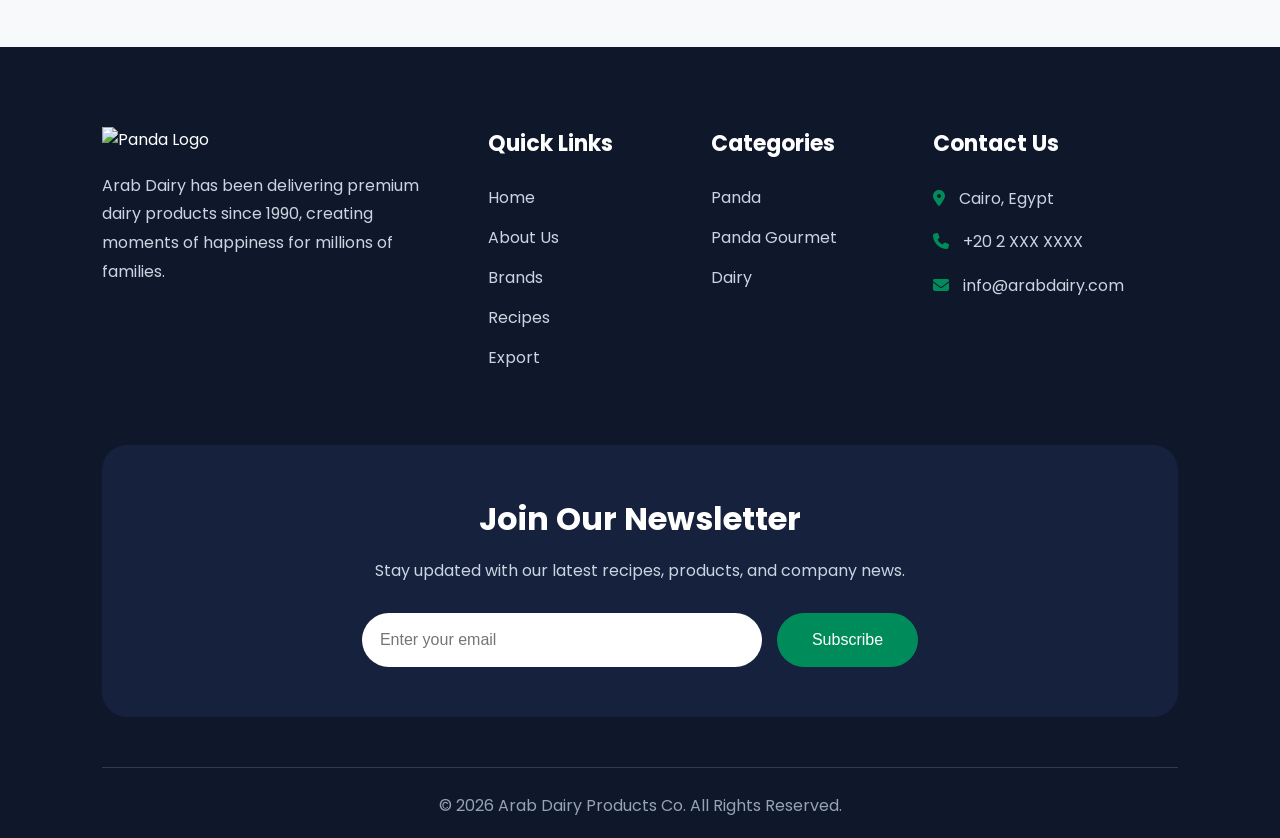
==== commit 50bf67c4: "Add HoReCa link to navigation menu" ====
--- a/index.html
+++ b/index.html
@@ -41,6 +41,7 @@
                 <li><a href="#">Home</a></li>
                 <li><a href="#about">About Us</a></li>
                 <li><a href="#brands">Brands</a></li>
+                <li><a href="horeca.html">HoReCa</a></li>
                 <li><a href="#recipes">Recipes</a></li>
                 <li><a href="#contact">Contact</a></li>
 
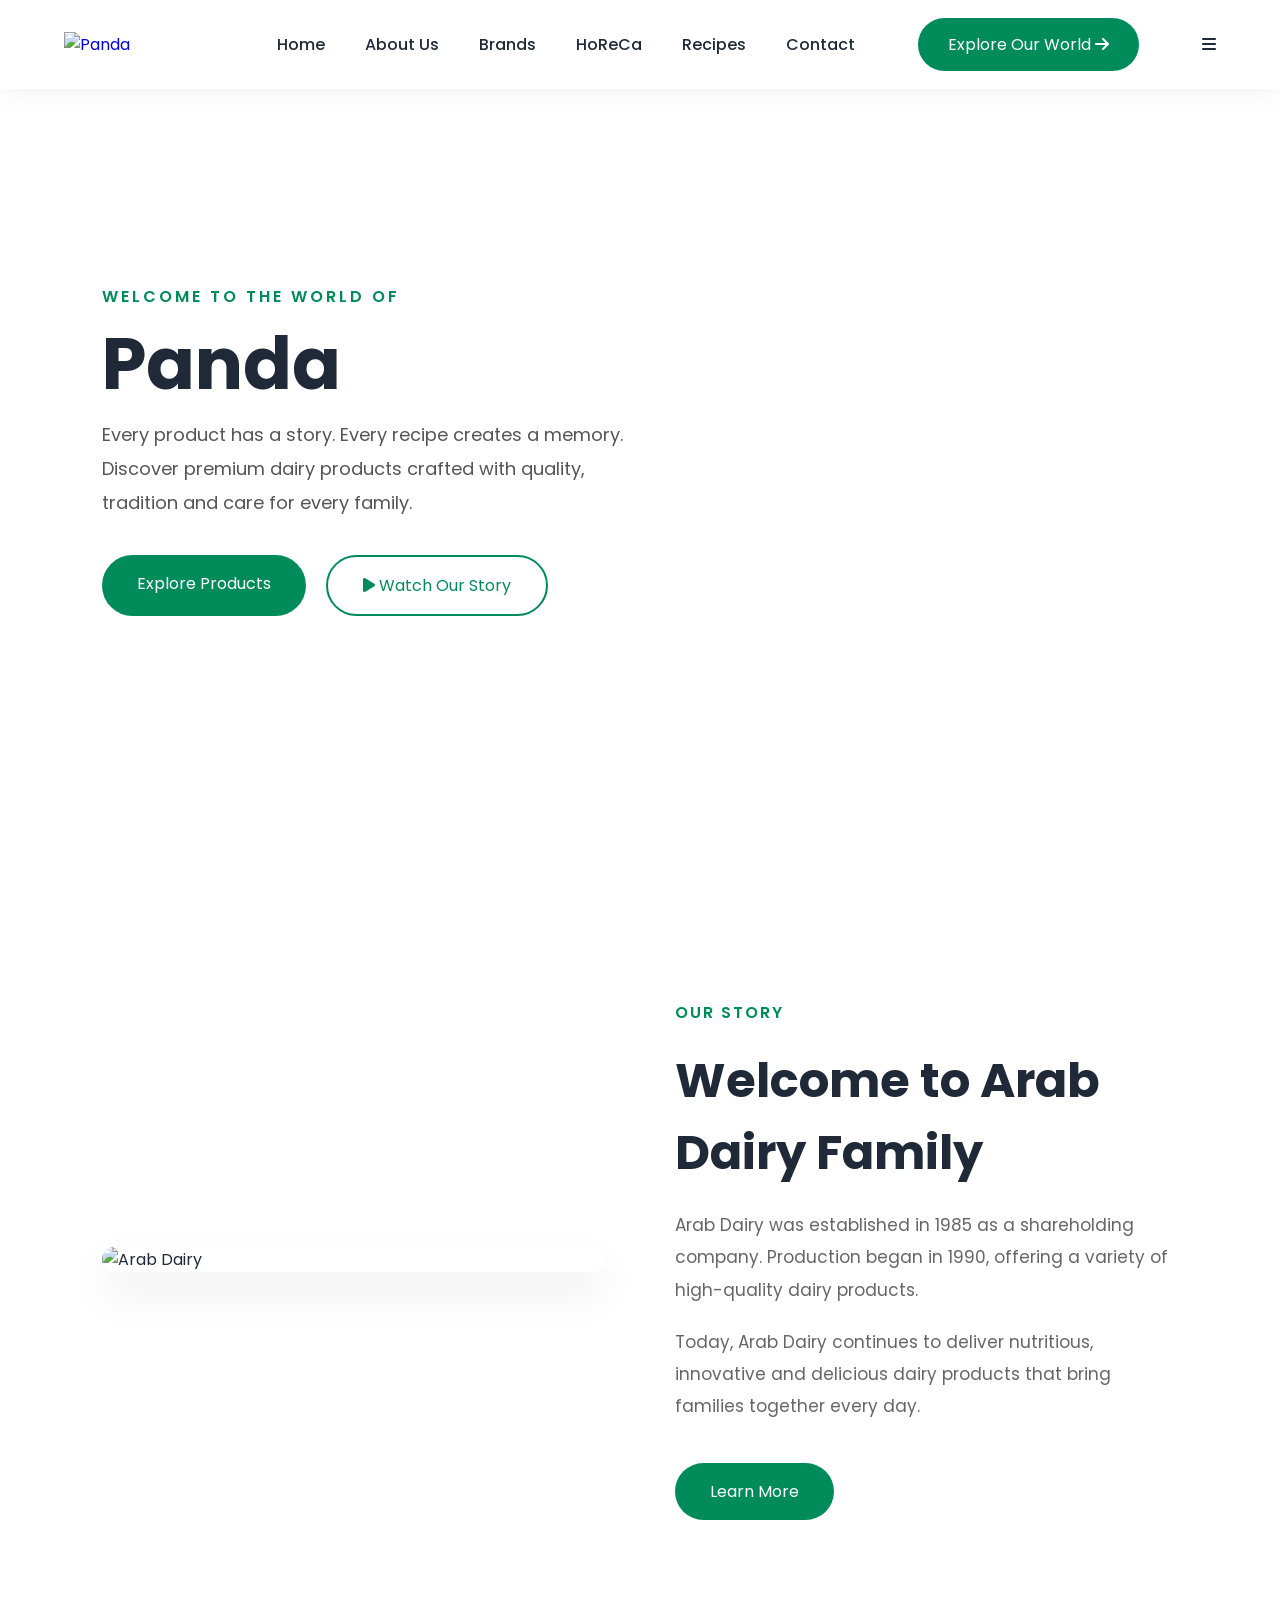
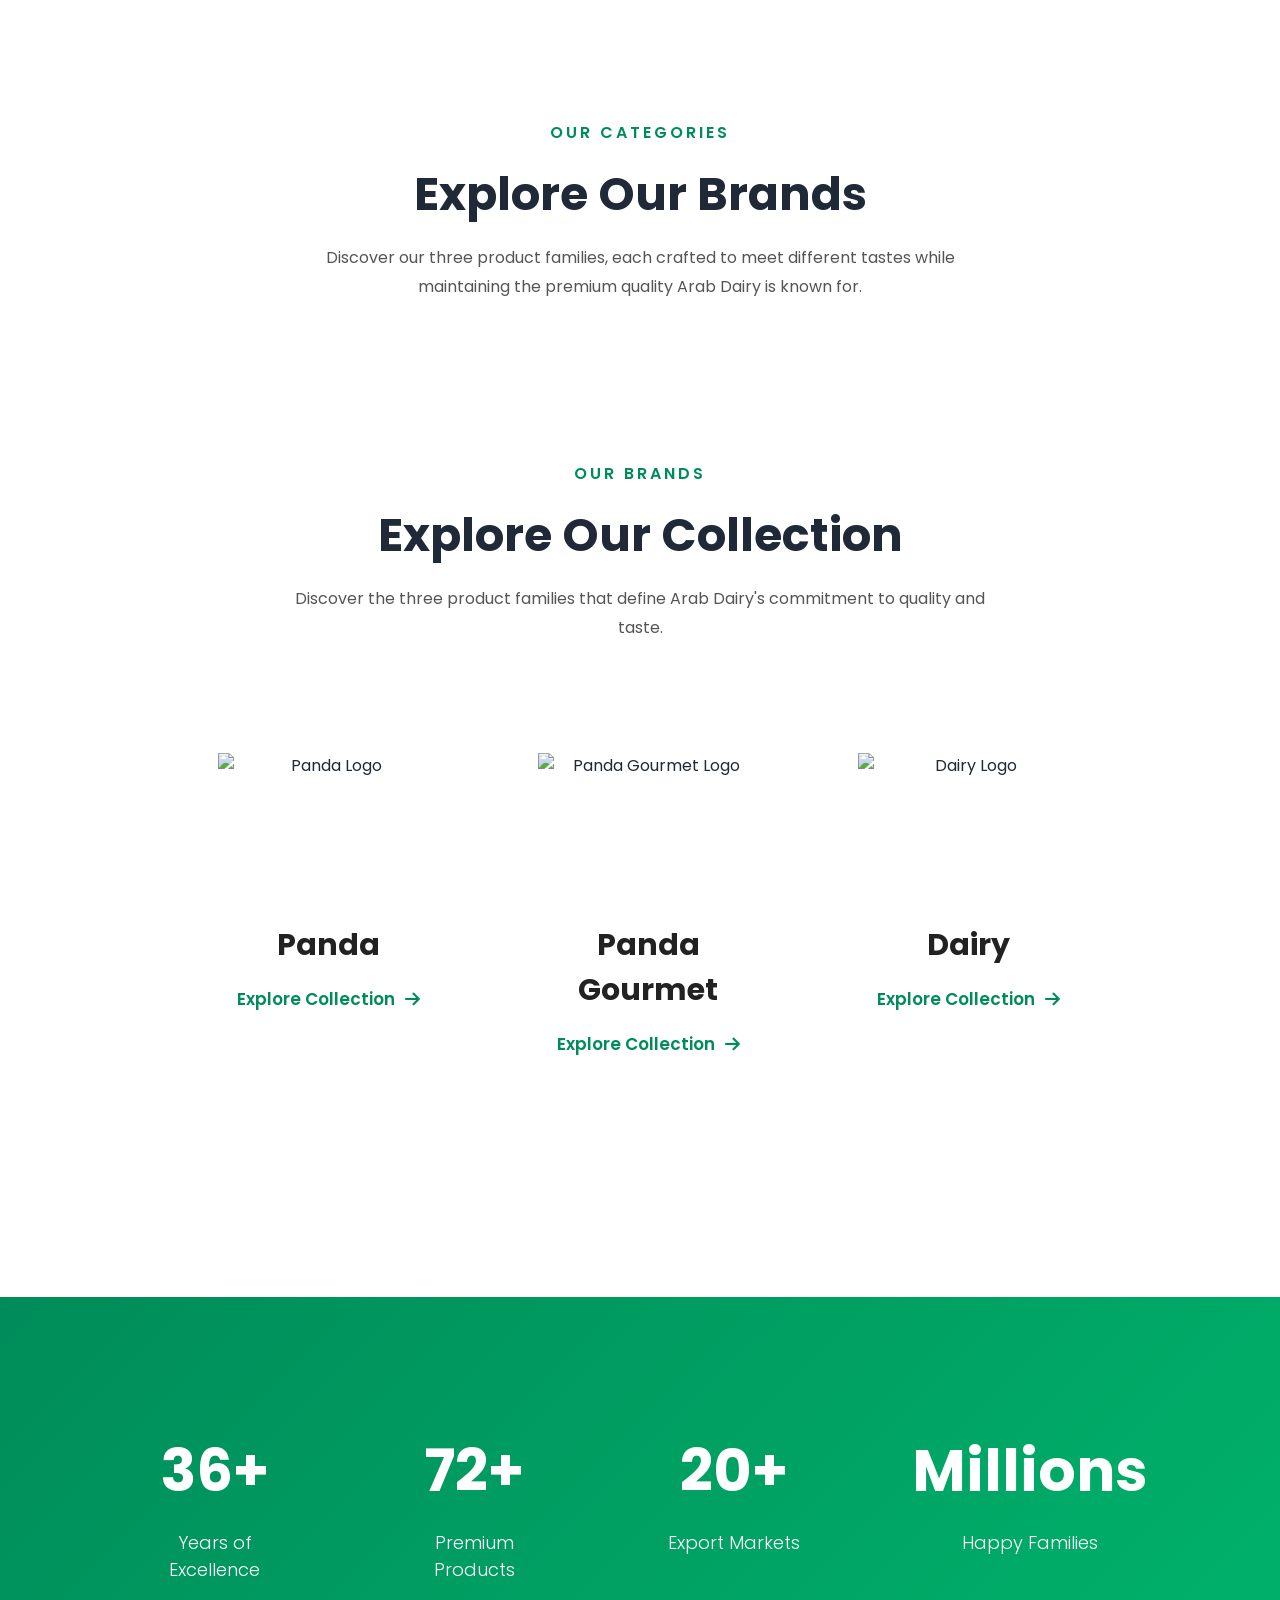
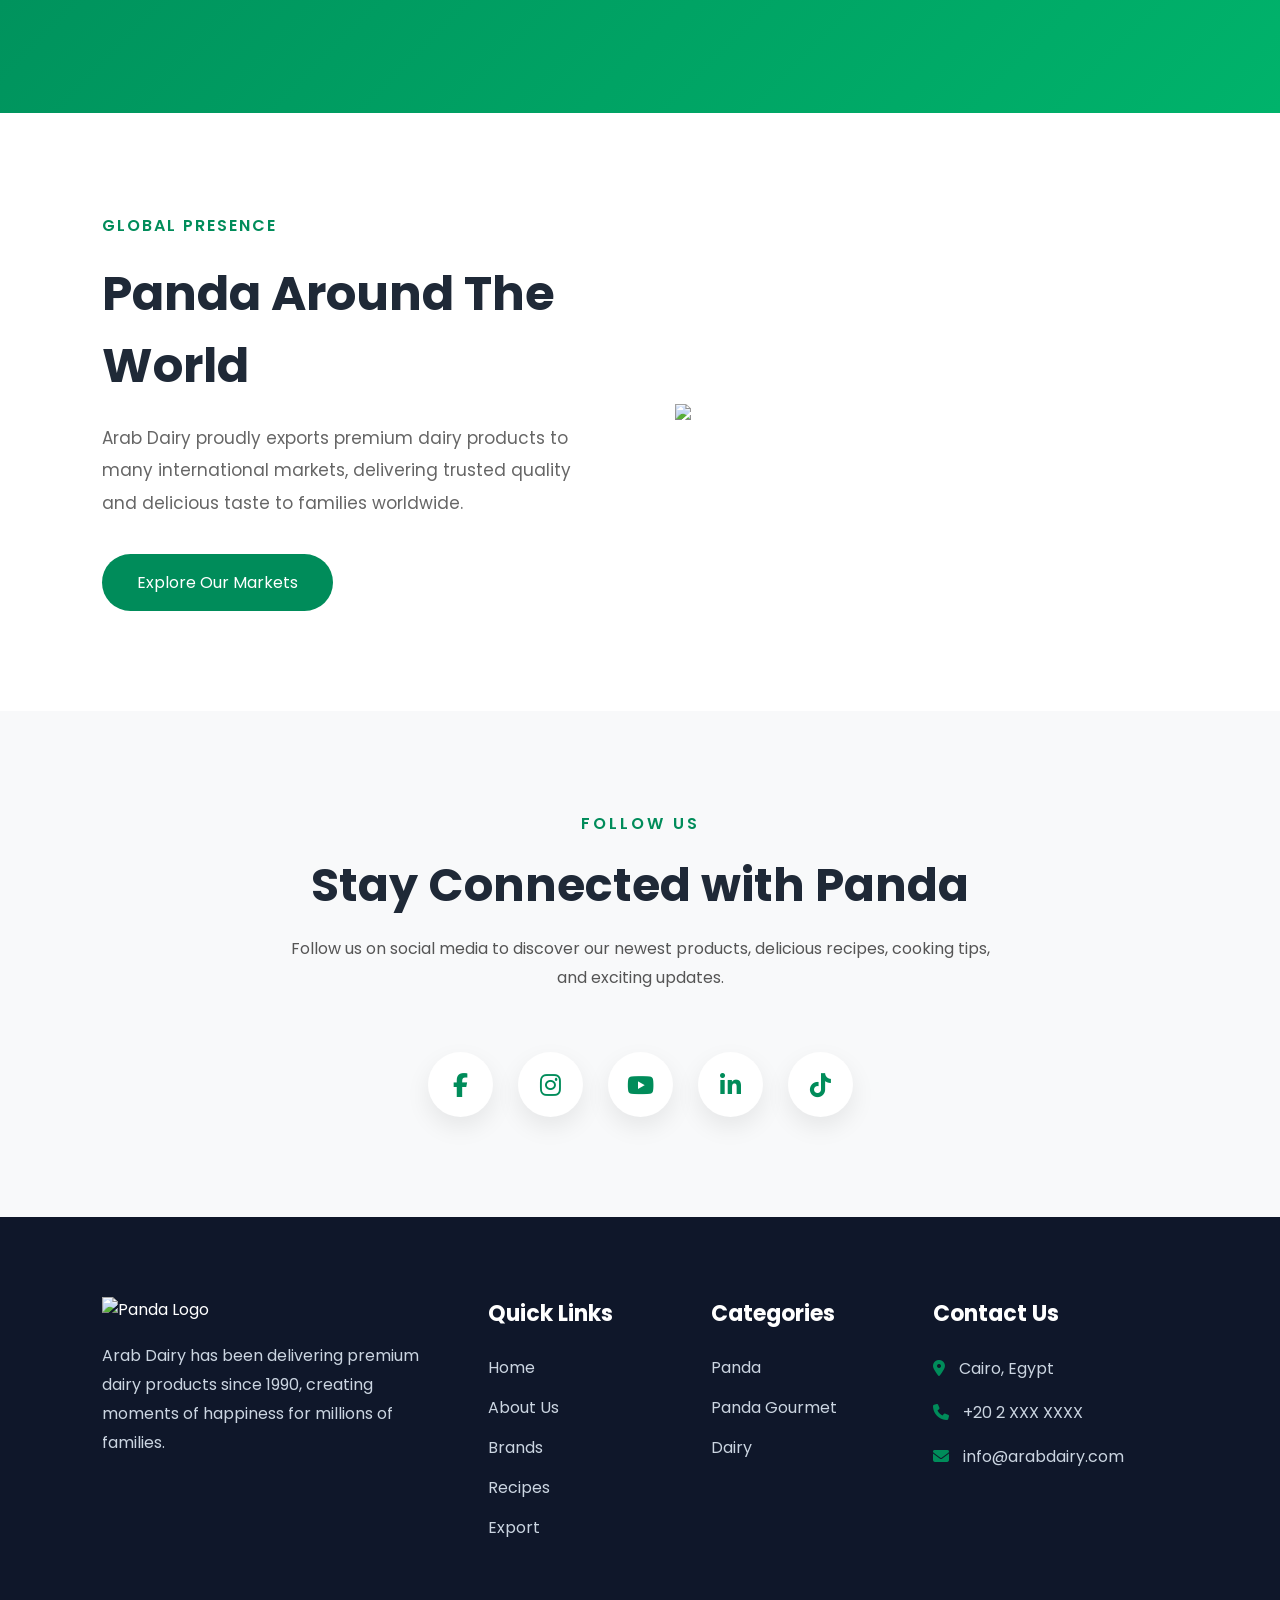
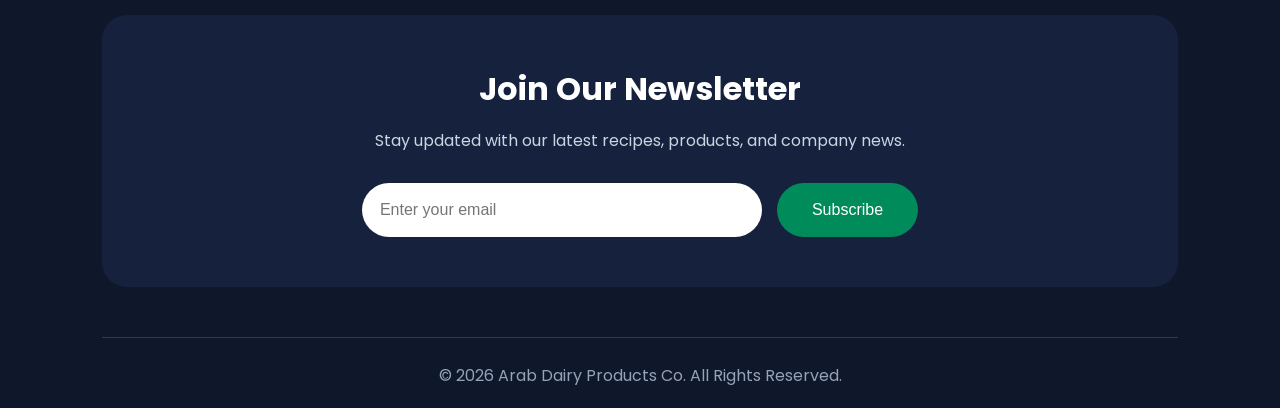
==== commit 03648900: "Remove 'Best Sellers' and 'Recipes' sections Removed the 'Best Sellers' and 'Recipes' sections from " ====
--- a/index.html
+++ b/index.html
@@ -265,495 +265,6 @@
 
 
 
- <!-- ==========================================
-                BEST SELLERS
-=========================================== -->
-
-<section class="best-sellers" id="best-sellers">
-
-    <div class="section-title">
-
-        <span>BEST SELLERS</span>
-
-        <h2>Our Most Loved Products</h2>
-
-        <p>
-            Discover the products our customers enjoy the most.
-        </p>
-
-    </div>
-
-    <div class="carousel-container">
-
-        <button class="carousel-btn prev">
-            <i class="fa-solid fa-chevron-left"></i>
-        </button>
-
-        <div class="carousel-track">
-
-            <!-- Product 1 -->
-
-            <div class="product-card">
-
-                <div class="product-image">
-
-                    <img src="6 pc.jpeg" alt="Panda Cheese Squares">
-
-                </div>
-
-                <div class="product-info">
-
-                    <div class="stars">
-                        ★★★★★
-                    </div>
-
-                    <h3>Panda Cheese Squares</h3>
-
-                    <p>6 Portions</p>
-
-                    <a href="#">
-                        Discover More
-                        <i class="fa-solid fa-arrow-right"></i>
-                    </a>
-
-                </div>
-
-            </div>
-
-            <!-- Product 2 -->
-
-            <div class="product-card">
-
-                <div class="product-image">
-
-                    <img src="Gourmet-900 cream-mouckup.png">
-
-                </div>
-
-                <div class="product-info">
-
-                    <div class="stars">
-                        ★★★★★
-                    </div>
-
-                    <h3>Spread Creamy Cheese</h3>
-
-                    <p>Glass Cup</p>
-
-                    <a href="#">
-                        Discover More
-                        <i class="fa-solid fa-arrow-right"></i>
-                    </a>
-
-                </div>
-
-            </div>
-
-            <!-- Product 3 -->
-
-            <div class="product-card">
-
-                <div class="product-image">
-
-                    <img src="180g-280g-550g-1Kilo (1).png">
-
-                </div>
-
-                <div class="product-info">
-
-                    <div class="stars">
-                        ★★★★★
-                    </div>
-
-                    <h3>Mozzarella</h3>
-
-                    <p>Shredded Cheese</p>
-
-                    <a href="#">
-                        Discover More
-                        <i class="fa-solid fa-arrow-right"></i>
-                    </a>
-
-                </div>
-
-            </div>
-
-            <!-- Product 4 -->
-
-            <div class="product-card">
-
-                <div class="product-image">
-
-                    <img src="PG Tetrapak250.jpeg">
-
-                </div>
-
-                <div class="product-info">
-
-                    <div class="stars">
-                        ★★★★★
-                    </div>
-
-                    <h3>Gourmet Tetrapack</h3>
-
-                    <p>Perfect for Sandwiches</p>
-
-                    <a href="#">
-                        Discover More
-                        <i class="fa-solid fa-arrow-right"></i>
-                    </a>
-
-                </div>
-
-            </div>
-
-            <!-- Product 5 -->
-
-            <div class="product-card">
-
-                <div class="product-image">
-
-                    <img src="flavored-milk1 (1).png">
-
-                </div>
-
-                <div class="product-info">
-
-                    <div class="stars">
-                        ★★★★★
-                    </div>
-
-                    <h3>Flavoured Milk</h3>
-
-                    <p>Full Cream</p>
-
-                    <a href="#">
-                        Discover More
-                        <i class="fa-solid fa-arrow-right"></i>
-                    </a>
-
-                </div>
-
-            </div>
-
-        </div>
-
-        <button class="carousel-btn next">
-            <i class="fa-solid fa-chevron-right"></i>
-        </button>
-
-    </div>
-
-    <div class="carousel-dots">
-
-        <span class="dot active"></span>
-
-        <span class="dot"></span>
-
-        <span class="dot"></span>
-
-    </div>
-
-</section>
-        <!-- =======================================
-                RECIPES
-    ======================================== -->
-
-    <section class="recipes" id="recipes">
-
-        <div class="section-title">
-
-            <span>RECIPES</span>
-
-            <h2>Cook with Panda</h2>
-
-            <p>
-
-                From breakfast to desserts, discover delicious recipes
-                made with your favorite Panda products.
-
-            </p>
-
-        </div>
-
-
-
-        <!-- Breakfast -->
-
-        <div class="recipe-category">
-
-            <div class="category-header">
-
-                <h3>☀ Breakfast</h3>
-
-                <a href="#">View All</a>
-
-            </div>
-
-            <div class="recipe-slider">
-
-                <div class="recipe-card">
-
-                    <div class="recipe-image">
-
-                        <img src="images/recipes/breakfast1.jpg">
-
-                        <div class="play-btn">
-
-                            <i class="fa-solid fa-play"></i>
-
-                        </div>
-
-                    </div>
-
-                    <div class="recipe-content">
-
-                        <h4>Cheese Sandwich</h4>
-
-                        <p>Made with Panda Spread Cheese</p>
-
-                        <div class="recipe-info">
-
-                            <span>⏱ 10 mins</span>
-
-                            <span>⭐ Easy</span>
-
-                        </div>
-
-                    </div>
-
-                </div>
-
-
-                <div class="recipe-card">
-
-                    <div class="recipe-image">
-
-                        <img src="images/recipes/breakfast2.jpg">
-
-                        <div class="play-btn">
-
-                            <i class="fa-solid fa-play"></i>
-
-                        </div>
-
-                    </div>
-
-                    <div class="recipe-content">
-
-                        <h4>Toast & Cheese</h4>
-
-                        <p>Made with Panda Gourmet</p>
-
-                        <div class="recipe-info">
-
-                            <span>⏱ 8 mins</span>
-
-                            <span>⭐ Easy</span>
-
-                        </div>
-
-                    </div>
-
-                </div>
-
-            </div>
-
-        </div>
-
-
-
-        <!-- Lunch -->
-
-        <div class="recipe-category">
-
-            <div class="category-header">
-
-                <h3>🍝 Lunch</h3>
-
-                <a href="#">View All</a>
-
-            </div>
-
-            <div class="recipe-slider">
-
-                <div class="recipe-card">
-
-                    <div class="recipe-image">
-
-                        <img src="images/recipes/lunch1.jpg">
-
-                        <div class="play-btn">
-
-                            <i class="fa-solid fa-play"></i>
-
-                        </div>
-
-                    </div>
-
-                    <div class="recipe-content">
-
-                        <h4>Creamy Pasta</h4>
-
-                        <p>Made with Panda Cream</p>
-
-                        <div class="recipe-info">
-
-                            <span>⏱ 20 mins</span>
-
-                            <span>⭐⭐ Medium</span>
-
-                        </div>
-
-                    </div>
-
-                </div>
-
-
-
-                <div class="recipe-card">
-
-                    <div class="recipe-image">
-
-                        <img src="images/recipes/lunch2.jpg">
-
-                        <div class="play-btn">
-
-                            <i class="fa-solid fa-play"></i>
-
-                        </div>
-
-                    </div>
-
-                    <div class="recipe-content">
-
-                        <h4>Chicken Wrap</h4>
-
-                        <p>Made with Cheddar Cheese</p>
-
-                        <div class="recipe-info">
-
-                            <span>⏱ 18 mins</span>
-
-                            <span>⭐⭐ Medium</span>
-
-                        </div>
-
-                    </div>
-
-                </div>
-
-            </div>
-
-        </div>
-
-
-
-        <!-- Dinner -->
-
-        <div class="recipe-category">
-
-            <div class="category-header">
-
-                <h3>🍽 Dinner</h3>
-
-                <a href="#">View All</a>
-
-            </div>
-
-            <div class="recipe-slider">
-
-                <div class="recipe-card">
-
-                    <div class="recipe-image">
-
-                        <img src="images/recipes/dinner1.jpg">
-
-                        <div class="play-btn">
-
-                            <i class="fa-solid fa-play"></i>
-
-                        </div>
-
-                    </div>
-
-                    <div class="recipe-content">
-
-                        <h4>Cheesy Lasagna</h4>
-
-                        <p>Made with Mozzarella</p>
-
-                        <div class="recipe-info">
-
-                            <span>⏱ 40 mins</span>
-
-                            <span>⭐⭐⭐ Hard</span>
-
-                        </div>
-
-                    </div>
-
-                </div>
-
-            </div>
-
-        </div>
-
-
-
-        <!-- Desserts -->
-
-        <div class="recipe-category">
-
-            <div class="category-header">
-
-                <h3>🍰 Desserts</h3>
-
-                <a href="#">View All</a>
-
-            </div>
-
-            <div class="recipe-slider">
-
-                <div class="recipe-card">
-
-                    <div class="recipe-image">
-
-                        <img src="images/recipes/dessert1.jpg">
-
-                        <div class="play-btn">
-
-                            <i class="fa-solid fa-play"></i>
-
-                        </div>
-
-                    </div>
-
-                    <div class="recipe-content">
-
-                        <h4>Cheesecake</h4>
-
-                        <p>Made with Panda Squares</p>
-
-                        <div class="recipe-info">
-
-                            <span>⏱ 35 mins</span>
-
-                            <span>⭐⭐ Medium</span>
-
-                        </div>
-
-                    </div>
-
-                </div>
-
-            </div>
-
-        </div>
-
-    </section>
-
-
 
     <!-- =======================================
                 OUR NUMBERS
